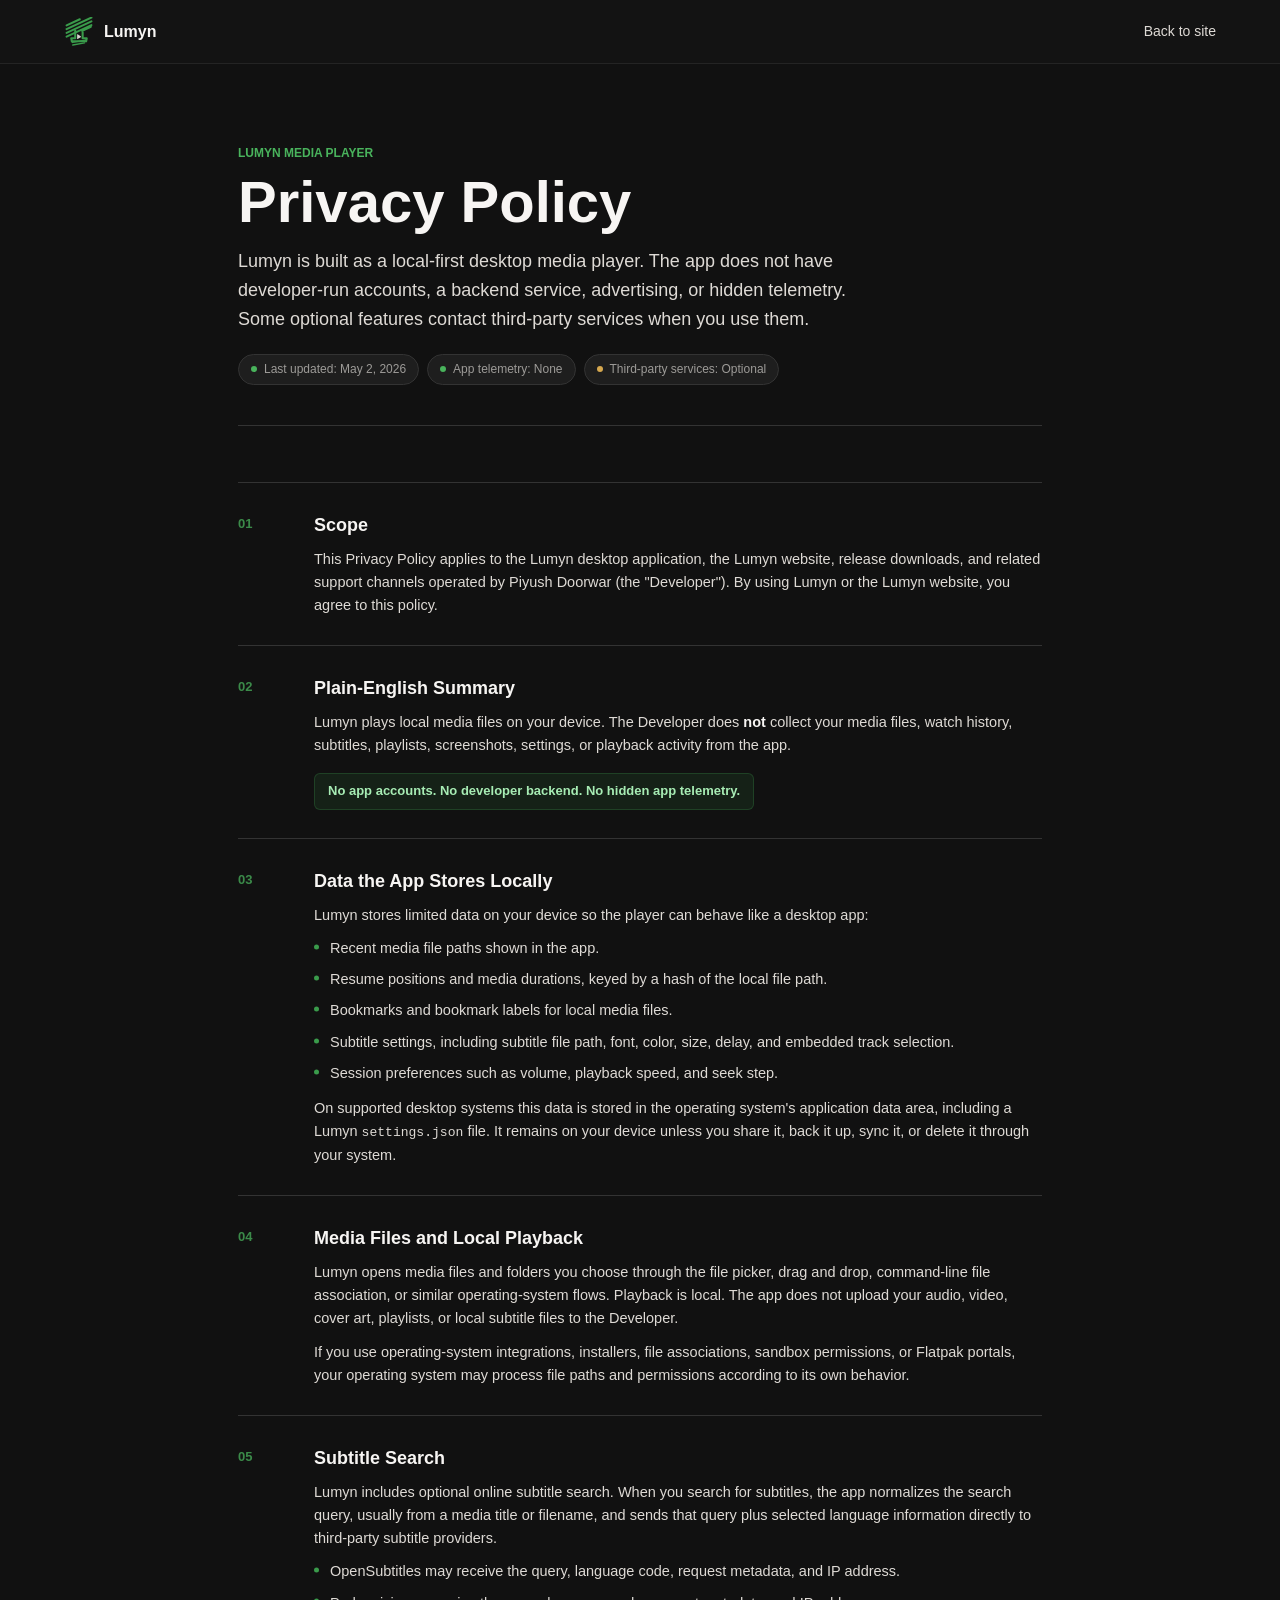
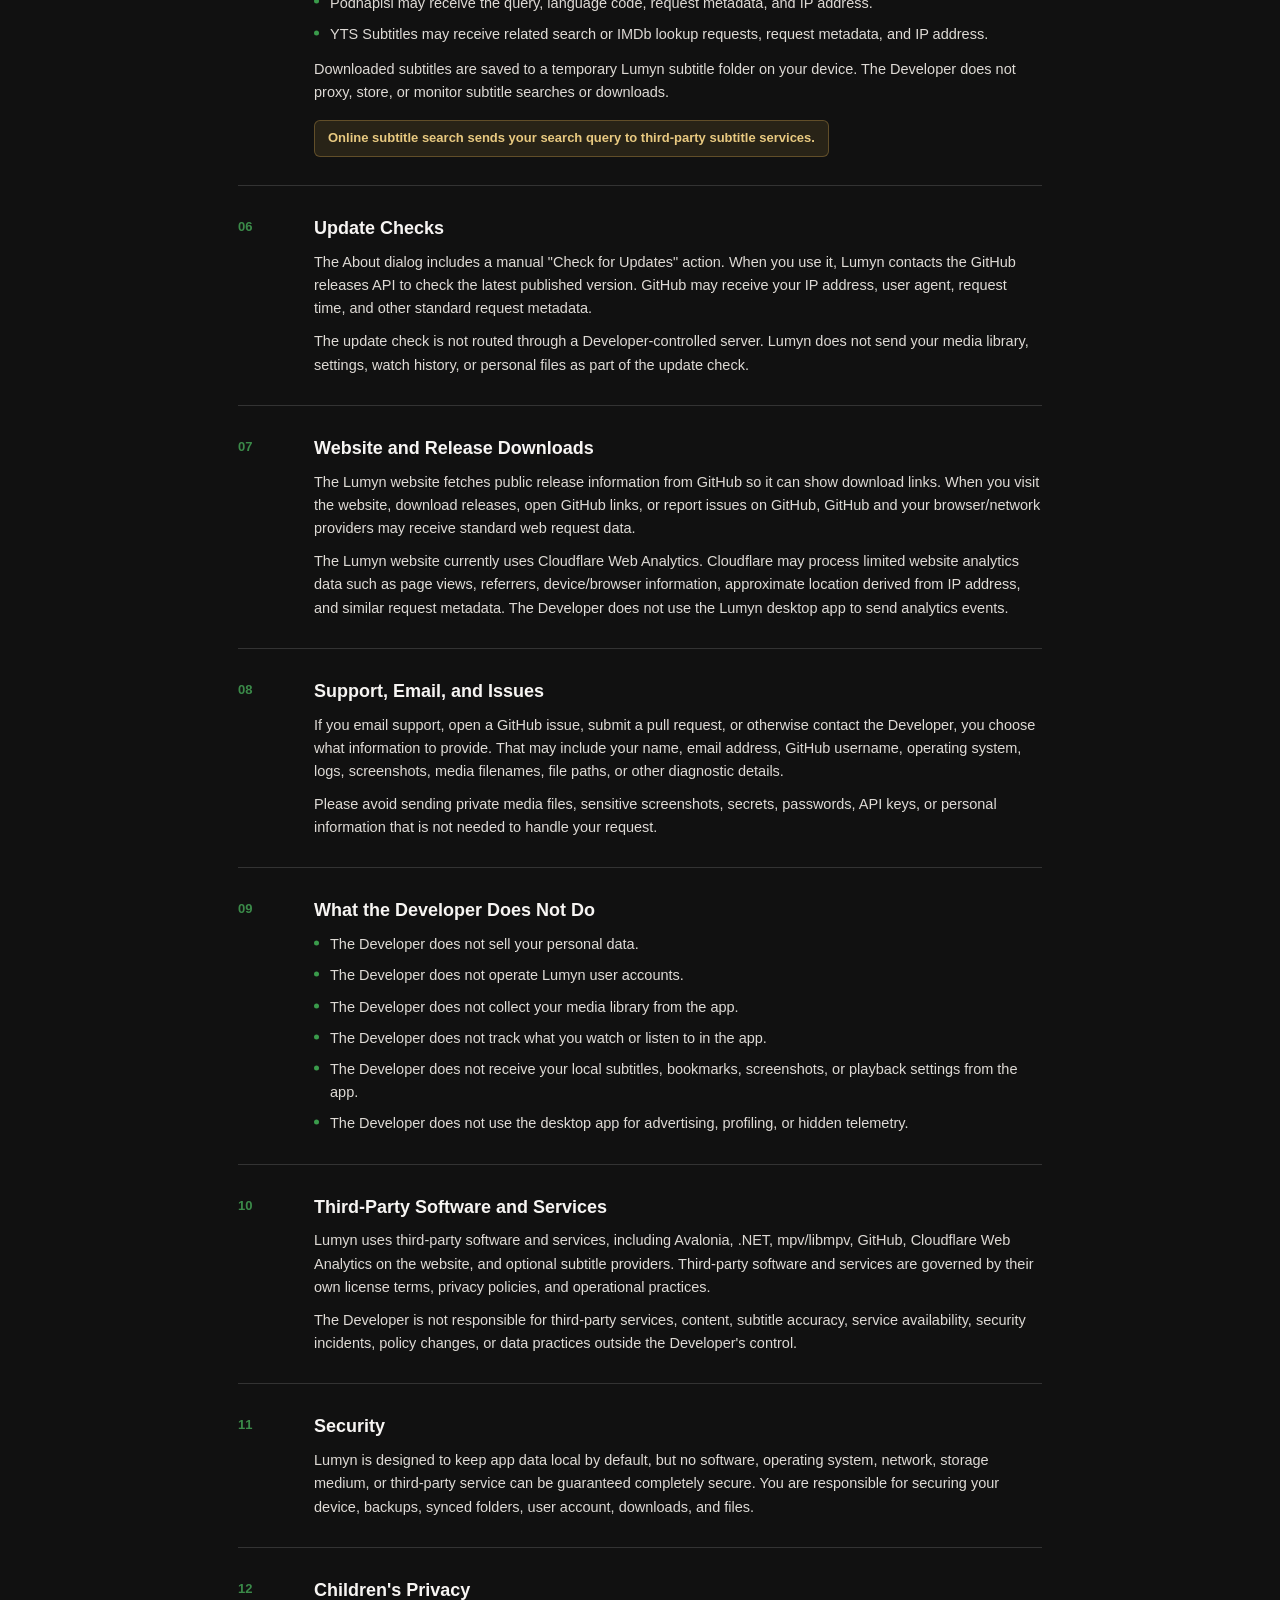
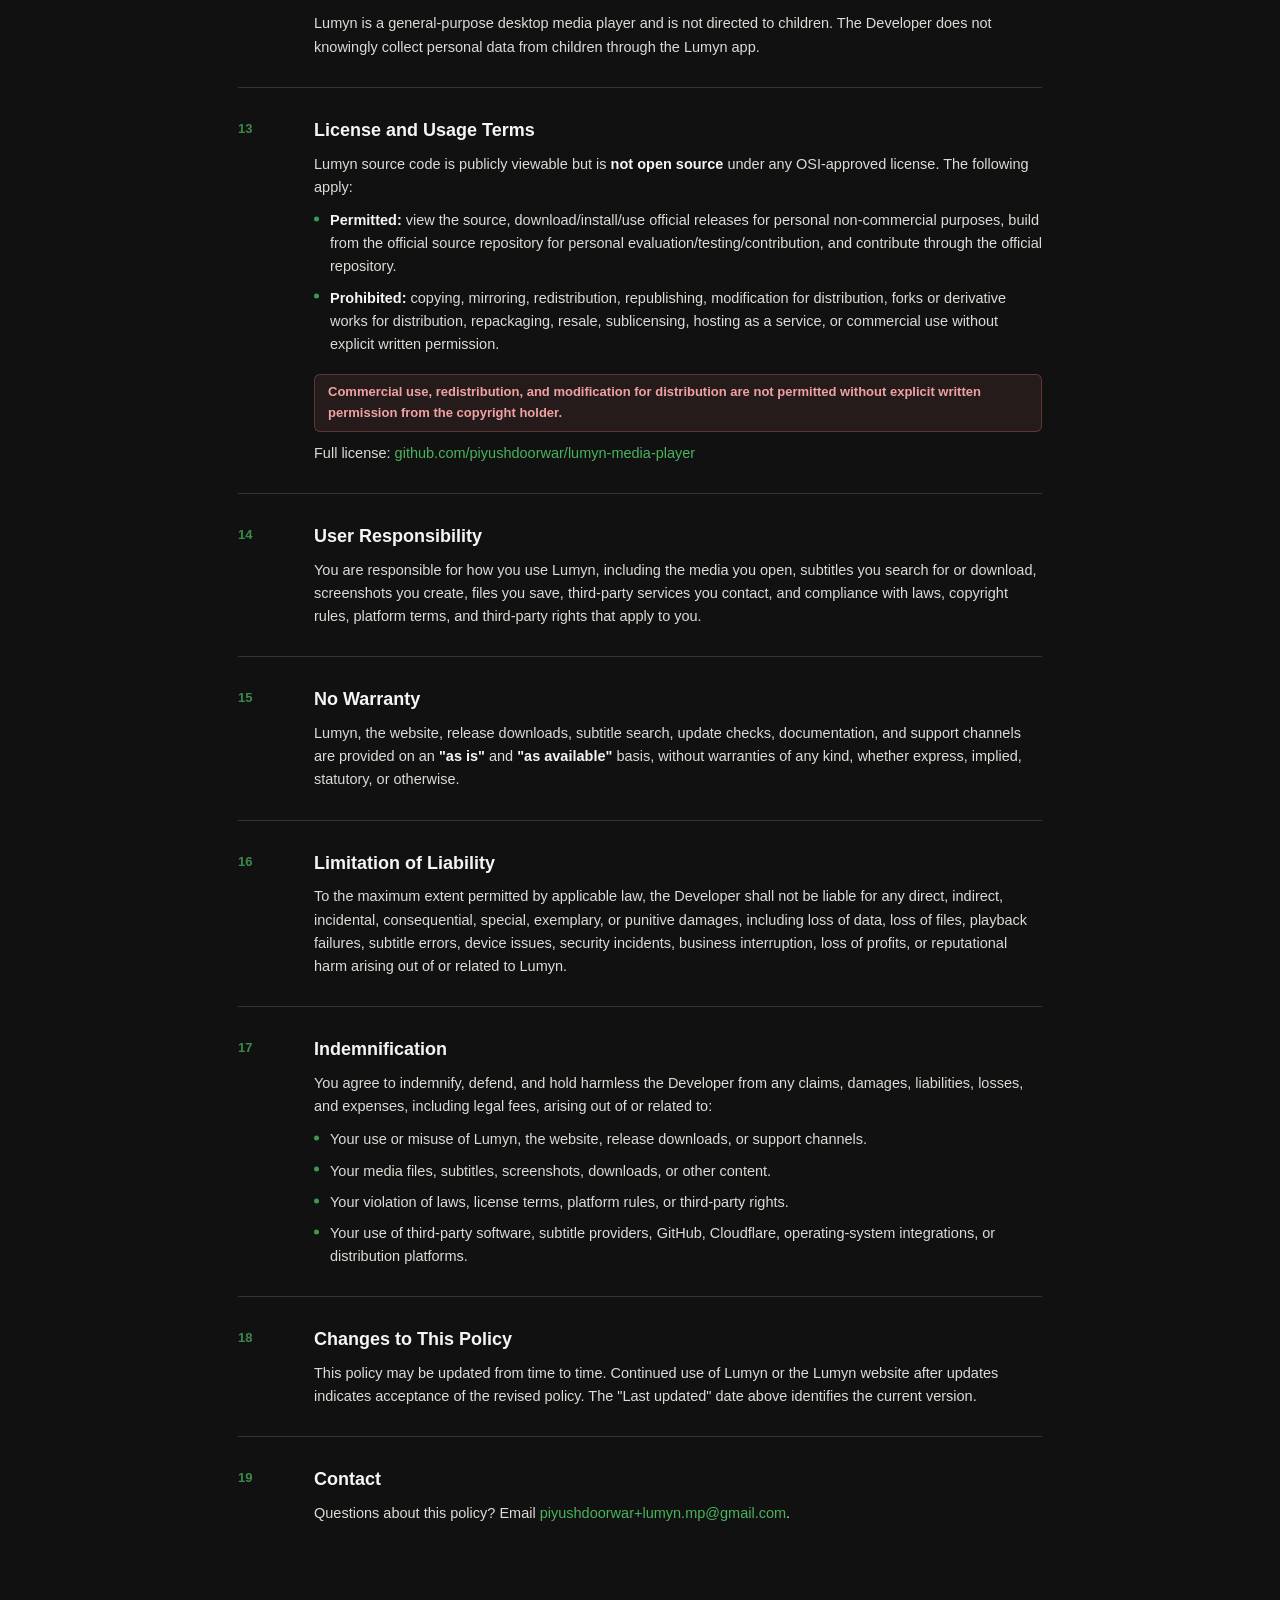
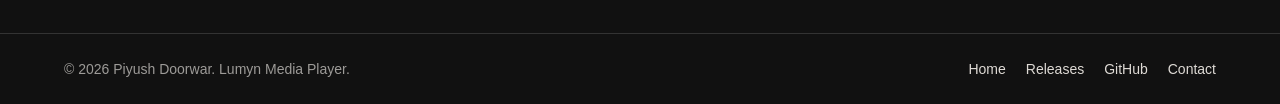
==== site/policy/index.html @ 121d4a25 "init transmux" ====
<!doctype html>
<html lang="en">
  <head>
    <meta charset="utf-8" />
    <meta name="viewport" content="width=device-width, initial-scale=1" />
    <meta
      name="description"
      content="Lumyn privacy policy - local-first desktop media player, no app telemetry, clear third-party disclosures."
    />
    <title>Privacy Policy - Lumyn Media Player</title>
    <link rel="icon" href="../assets/lumyn.svg" type="image/svg+xml" />
    <style>
      :root {
        color-scheme: dark;
        --bg: #111111;
        --panel: #161616;
        --panel-2: #1e1e1e;
        --line: #333333;
        --muted: #9d9b98;
        --text: #f7f5f3;
        --soft: #dedad5;
        --green: #3a9b4b;
        --green-bright: #49b35c;
        --green-glow: rgba(58, 155, 75, 0.12);
        --warn: #d6a84f;
        --warn-glow: rgba(214, 168, 79, 0.12);
        --restrict: #e27b7b;
        --restrict-glow: rgba(226, 123, 123, 0.1);
      }

      * { box-sizing: border-box; }
      html { scroll-behavior: smooth; }

      body {
        margin: 0;
        min-width: 320px;
        background: var(--bg);
        color: var(--text);
        font-family: Cantarell, Ubuntu, Inter, "Segoe UI", sans-serif;
        line-height: 1.6;
      }

      a {
        color: var(--green-bright);
        text-decoration: none;
      }

      a:hover { color: var(--text); }
      h1, h2, h3, p { margin-top: 0; }

      .topbar {
        position: sticky;
        top: 0;
        z-index: 10;
        display: flex;
        align-items: center;
        justify-content: space-between;
        gap: 24px;
        min-height: 64px;
        padding: 0 clamp(18px, 5vw, 64px);
        background: rgba(20, 20, 20, 0.92);
        border-bottom: 1px solid rgba(255, 255, 255, 0.07);
        backdrop-filter: blur(16px);
      }

      .brand {
        display: inline-flex;
        align-items: center;
        gap: 10px;
        color: var(--text);
        font-weight: 800;
      }

      .brand img {
        width: 30px;
        height: 30px;
      }

      .topbar-link {
        color: var(--soft);
        font-size: 14px;
      }

      .topbar-link:hover { color: var(--text); }

      .page-inner {
        max-width: 900px;
        margin: 0 auto;
        padding: clamp(40px, 7vw, 80px) clamp(18px, 5vw, 48px) 80px;
      }

      .page-hero {
        margin-bottom: clamp(32px, 5vw, 56px);
        padding-bottom: clamp(24px, 4vw, 40px);
        border-bottom: 1px solid var(--line);
      }

      .eyebrow {
        margin: 0 0 10px;
        color: var(--green-bright);
        font-size: 12px;
        font-weight: 800;
        letter-spacing: 0;
        text-transform: uppercase;
      }

      .page-title {
        margin-bottom: 16px;
        font-size: clamp(34px, 6vw, 58px);
        line-height: 1;
      }

      .page-lede {
        max-width: 640px;
        margin-bottom: 20px;
        color: var(--soft);
        font-size: clamp(15px, 2vw, 18px);
      }

      .meta-row {
        display: flex;
        flex-wrap: wrap;
        gap: 8px;
      }

      .meta-pill {
        display: inline-flex;
        align-items: center;
        gap: 7px;
        padding: 5px 12px;
        border: 1px solid var(--line);
        border-radius: 999px;
        background: var(--panel-2);
        color: var(--muted);
        font-size: 12px;
      }

      .dot {
        width: 6px;
        height: 6px;
        border-radius: 50%;
        background: var(--green-bright);
        flex: 0 0 auto;
      }

      .dot.warn { background: var(--warn); }

      .policy-section {
        display: grid;
        grid-template-columns: 52px 1fr;
        gap: clamp(14px, 3vw, 24px);
        padding: clamp(18px, 3vw, 28px) 0;
        border-top: 1px solid var(--line);
      }

      .section-num {
        padding-top: 3px;
        color: var(--green-bright);
        font-size: 13px;
        font-weight: 800;
        opacity: 0.75;
      }

      .section-body h2 {
        margin-bottom: 8px;
        font-size: clamp(15px, 2vw, 18px);
        font-weight: 800;
      }

      .section-body p {
        margin-bottom: 10px;
        color: var(--soft);
        font-size: 14.5px;
      }

      .section-body p:last-child,
      .section-body ul:last-child { margin-bottom: 0; }

      .section-body ul {
        display: grid;
        gap: 8px;
        margin: 8px 0 12px;
        padding: 0;
        list-style: none;
      }

      .section-body li {
        position: relative;
        padding-left: 16px;
        color: var(--soft);
        font-size: 14.5px;
      }

      .section-body li::before {
        content: "";
        position: absolute;
        left: 0;
        top: 0.68em;
        width: 5px;
        height: 5px;
        border-radius: 50%;
        background: var(--green);
        transform: translateY(-50%);
      }

      .section-body strong { color: var(--text); }

      code {
        color: var(--soft);
        font-family: "Ubuntu Mono", "Cascadia Code", monospace;
        font-size: 0.9em;
      }

      .callout {
        display: inline-flex;
        align-items: center;
        gap: 8px;
        margin-top: 6px;
        padding: 7px 13px;
        border: 1px solid rgba(58, 155, 75, 0.26);
        border-radius: 6px;
        background: var(--green-glow);
        color: #a7ecb4;
        font-size: 13px;
        font-weight: 700;
      }

      .callout.warn {
        border-color: rgba(214, 168, 79, 0.32);
        background: var(--warn-glow);
        color: #e8c980;
      }

      .callout.restrict {
        border-color: rgba(226, 123, 123, 0.3);
        background: var(--restrict-glow);
        color: #f0a2a2;
      }

      footer {
        display: flex;
        align-items: center;
        justify-content: space-between;
        flex-wrap: wrap;
        gap: 16px;
        padding: 24px clamp(18px, 5vw, 64px);
        border-top: 1px solid var(--line);
        color: var(--muted);
        font-size: 14px;
      }

      .footer-links {
        display: flex;
        align-items: center;
        gap: 20px;
      }

      footer a,
      .footer-links a { color: var(--soft); }

      footer a:hover,
      .footer-links a:hover { color: var(--text); }

      @media (max-width: 640px) {
        .topbar {
          align-items: flex-start;
          flex-direction: column;
          justify-content: center;
          gap: 4px;
          padding-top: 12px;
          padding-bottom: 12px;
        }

        .policy-section {
          grid-template-columns: 1fr;
          gap: 6px;
        }

        .section-num {
          padding-top: 0;
          font-size: 11px;
        }
      }
    </style>
  </head>
  <body>
    <header class="topbar">
      <a class="brand" href="../">
        <img src="../assets/lumyn.svg" alt="" />
        <span>Lumyn</span>
      </a>
      <a class="topbar-link" href="../">Back to site</a>
    </header>

    <main>
      <div class="page-inner">
        <div class="page-hero">
          <p class="eyebrow">Lumyn Media Player</p>
          <h1 class="page-title">Privacy Policy</h1>
          <p class="page-lede">
            Lumyn is built as a local-first desktop media player. The app does not have developer-run accounts, a backend service, advertising, or hidden telemetry. Some optional features contact third-party services when you use them.
          </p>
          <div class="meta-row">
            <span class="meta-pill"><span class="dot"></span>Last updated: May 2, 2026</span>
            <span class="meta-pill"><span class="dot"></span>App telemetry: None</span>
            <span class="meta-pill"><span class="dot warn"></span>Third-party services: Optional</span>
          </div>
        </div>

        <div>
          <div class="policy-section">
            <p class="section-num">01</p>
            <div class="section-body">
              <h2>Scope</h2>
              <p>This Privacy Policy applies to the Lumyn desktop application, the Lumyn website, release downloads, and related support channels operated by Piyush Doorwar (the "Developer"). By using Lumyn or the Lumyn website, you agree to this policy.</p>
            </div>
          </div>

          <div class="policy-section">
            <p class="section-num">02</p>
            <div class="section-body">
              <h2>Plain-English Summary</h2>
              <p>Lumyn plays local media files on your device. The Developer does <strong>not</strong> collect your media files, watch history, subtitles, playlists, screenshots, settings, or playback activity from the app.</p>
              <span class="callout">No app accounts. No developer backend. No hidden app telemetry.</span>
            </div>
          </div>

          <div class="policy-section">
            <p class="section-num">03</p>
            <div class="section-body">
              <h2>Data the App Stores Locally</h2>
              <p>Lumyn stores limited data on your device so the player can behave like a desktop app:</p>
              <ul>
                <li>Recent media file paths shown in the app.</li>
                <li>Resume positions and media durations, keyed by a hash of the local file path.</li>
                <li>Bookmarks and bookmark labels for local media files.</li>
                <li>Subtitle settings, including subtitle file path, font, color, size, delay, and embedded track selection.</li>
                <li>Session preferences such as volume, playback speed, and seek step.</li>
              </ul>
              <p>On supported desktop systems this data is stored in the operating system's application data area, including a Lumyn <code>settings.json</code> file. It remains on your device unless you share it, back it up, sync it, or delete it through your system.</p>
            </div>
          </div>

          <div class="policy-section">
            <p class="section-num">04</p>
            <div class="section-body">
              <h2>Media Files and Local Playback</h2>
              <p>Lumyn opens media files and folders you choose through the file picker, drag and drop, command-line file association, or similar operating-system flows. Playback is local. The app does not upload your audio, video, cover art, playlists, or local subtitle files to the Developer.</p>
              <p>If you use operating-system integrations, installers, file associations, sandbox permissions, or Flatpak portals, your operating system may process file paths and permissions according to its own behavior.</p>
            </div>
          </div>

          <div class="policy-section">
            <p class="section-num">05</p>
            <div class="section-body">
              <h2>Subtitle Search</h2>
              <p>Lumyn includes optional online subtitle search. When you search for subtitles, the app normalizes the search query, usually from a media title or filename, and sends that query plus selected language information directly to third-party subtitle providers.</p>
              <ul>
                <li>OpenSubtitles may receive the query, language code, request metadata, and IP address.</li>
                <li>Podnapisi may receive the query, language code, request metadata, and IP address.</li>
                <li>YTS Subtitles may receive related search or IMDb lookup requests, request metadata, and IP address.</li>
              </ul>
              <p>Downloaded subtitles are saved to a temporary Lumyn subtitle folder on your device. The Developer does not proxy, store, or monitor subtitle searches or downloads.</p>
              <span class="callout warn">Online subtitle search sends your search query to third-party subtitle services.</span>
            </div>
          </div>

          <div class="policy-section">
            <p class="section-num">06</p>
            <div class="section-body">
              <h2>Update Checks</h2>
              <p>The About dialog includes a manual "Check for Updates" action. When you use it, Lumyn contacts the GitHub releases API to check the latest published version. GitHub may receive your IP address, user agent, request time, and other standard request metadata.</p>
              <p>The update check is not routed through a Developer-controlled server. Lumyn does not send your media library, settings, watch history, or personal files as part of the update check.</p>
            </div>
          </div>

          <div class="policy-section">
            <p class="section-num">07</p>
            <div class="section-body">
              <h2>Website and Release Downloads</h2>
              <p>The Lumyn website fetches public release information from GitHub so it can show download links. When you visit the website, download releases, open GitHub links, or report issues on GitHub, GitHub and your browser/network providers may receive standard web request data.</p>
              <p>The Lumyn website currently uses Cloudflare Web Analytics. Cloudflare may process limited website analytics data such as page views, referrers, device/browser information, approximate location derived from IP address, and similar request metadata. The Developer does not use the Lumyn desktop app to send analytics events.</p>
            </div>
          </div>

          <div class="policy-section">
            <p class="section-num">08</p>
            <div class="section-body">
              <h2>Support, Email, and Issues</h2>
              <p>If you email support, open a GitHub issue, submit a pull request, or otherwise contact the Developer, you choose what information to provide. That may include your name, email address, GitHub username, operating system, logs, screenshots, media filenames, file paths, or other diagnostic details.</p>
              <p>Please avoid sending private media files, sensitive screenshots, secrets, passwords, API keys, or personal information that is not needed to handle your request.</p>
            </div>
          </div>

          <div class="policy-section">
            <p class="section-num">09</p>
            <div class="section-body">
              <h2>What the Developer Does Not Do</h2>
              <ul>
                <li>The Developer does not sell your personal data.</li>
                <li>The Developer does not operate Lumyn user accounts.</li>
                <li>The Developer does not collect your media library from the app.</li>
                <li>The Developer does not track what you watch or listen to in the app.</li>
                <li>The Developer does not receive your local subtitles, bookmarks, screenshots, or playback settings from the app.</li>
                <li>The Developer does not use the desktop app for advertising, profiling, or hidden telemetry.</li>
              </ul>
            </div>
          </div>

          <div class="policy-section">
            <p class="section-num">10</p>
            <div class="section-body">
              <h2>Third-Party Software and Services</h2>
              <p>Lumyn uses third-party software and services, including Avalonia, .NET, mpv/libmpv, GitHub, Cloudflare Web Analytics on the website, and optional subtitle providers. Third-party software and services are governed by their own license terms, privacy policies, and operational practices.</p>
              <p>The Developer is not responsible for third-party services, content, subtitle accuracy, service availability, security incidents, policy changes, or data practices outside the Developer's control.</p>
            </div>
          </div>

          <div class="policy-section">
            <p class="section-num">11</p>
            <div class="section-body">
              <h2>Security</h2>
              <p>Lumyn is designed to keep app data local by default, but no software, operating system, network, storage medium, or third-party service can be guaranteed completely secure. You are responsible for securing your device, backups, synced folders, user account, downloads, and files.</p>
            </div>
          </div>

          <div class="policy-section">
            <p class="section-num">12</p>
            <div class="section-body">
              <h2>Children's Privacy</h2>
              <p>Lumyn is a general-purpose desktop media player and is not directed to children. The Developer does not knowingly collect personal data from children through the Lumyn app.</p>
            </div>
          </div>

          <div class="policy-section">
            <p class="section-num">13</p>
            <div class="section-body">
              <h2>License and Usage Terms</h2>
              <p>Lumyn source code is publicly viewable but is <strong>not open source</strong> under any OSI-approved license. The following apply:</p>
              <ul>
                <li><strong>Permitted:</strong> view the source, download/install/use official releases for personal non-commercial purposes, build from the official source repository for personal evaluation/testing/contribution, and contribute through the official repository.</li>
                <li><strong>Prohibited:</strong> copying, mirroring, redistribution, republishing, modification for distribution, forks or derivative works for distribution, repackaging, resale, sublicensing, hosting as a service, or commercial use without explicit written permission.</li>
              </ul>
              <span class="callout restrict">Commercial use, redistribution, and modification for distribution are not permitted without explicit written permission from the copyright holder.</span>
              <p style="margin-top: 10px;">Full license: <a href="https://github.com/piyushdoorwar/lumyn-media-player/blob/main/LICENSE" target="_blank" rel="noopener noreferrer">github.com/piyushdoorwar/lumyn-media-player</a></p>
            </div>
          </div>

          <div class="policy-section">
            <p class="section-num">14</p>
            <div class="section-body">
              <h2>User Responsibility</h2>
              <p>You are responsible for how you use Lumyn, including the media you open, subtitles you search for or download, screenshots you create, files you save, third-party services you contact, and compliance with laws, copyright rules, platform terms, and third-party rights that apply to you.</p>
            </div>
          </div>

          <div class="policy-section">
            <p class="section-num">15</p>
            <div class="section-body">
              <h2>No Warranty</h2>
              <p>Lumyn, the website, release downloads, subtitle search, update checks, documentation, and support channels are provided on an <strong>"as is"</strong> and <strong>"as available"</strong> basis, without warranties of any kind, whether express, implied, statutory, or otherwise.</p>
            </div>
          </div>

          <div class="policy-section">
            <p class="section-num">16</p>
            <div class="section-body">
              <h2>Limitation of Liability</h2>
              <p>To the maximum extent permitted by applicable law, the Developer shall not be liable for any direct, indirect, incidental, consequential, special, exemplary, or punitive damages, including loss of data, loss of files, playback failures, subtitle errors, device issues, security incidents, business interruption, loss of profits, or reputational harm arising out of or related to Lumyn.</p>
            </div>
          </div>

          <div class="policy-section">
            <p class="section-num">17</p>
            <div class="section-body">
              <h2>Indemnification</h2>
              <p>You agree to indemnify, defend, and hold harmless the Developer from any claims, damages, liabilities, losses, and expenses, including legal fees, arising out of or related to:</p>
              <ul>
                <li>Your use or misuse of Lumyn, the website, release downloads, or support channels.</li>
                <li>Your media files, subtitles, screenshots, downloads, or other content.</li>
                <li>Your violation of laws, license terms, platform rules, or third-party rights.</li>
                <li>Your use of third-party software, subtitle providers, GitHub, Cloudflare, operating-system integrations, or distribution platforms.</li>
              </ul>
            </div>
          </div>

          <div class="policy-section">
            <p class="section-num">18</p>
            <div class="section-body">
              <h2>Changes to This Policy</h2>
              <p>This policy may be updated from time to time. Continued use of Lumyn or the Lumyn website after updates indicates acceptance of the revised policy. The "Last updated" date above identifies the current version.</p>
            </div>
          </div>

          <div class="policy-section">
            <p class="section-num">19</p>
            <div class="section-body">
              <h2>Contact</h2>
              <p>Questions about this policy? Email <a href="mailto:piyushdoorwar+lumyn.mp@gmail.com">piyushdoorwar+lumyn.mp@gmail.com</a>.</p>
            </div>
          </div>
        </div>
      </div>
    </main>

    <footer>
      <span>&copy; <span id="yr"></span> Piyush Doorwar. Lumyn Media Player.</span>
      <div class="footer-links">
        <a href="../">Home</a>
        <a href="../releases/">Releases</a>
        <a href="https://github.com/piyushdoorwar/lumyn-media-player" rel="noreferrer">GitHub</a>
        <a href="mailto:piyushdoorwar+lumyn.mp@gmail.com">Contact</a>
      </div>
    </footer>

    <script>
      document.getElementById("yr").textContent = new Date().getFullYear();
    </script>
  </body>
</html>
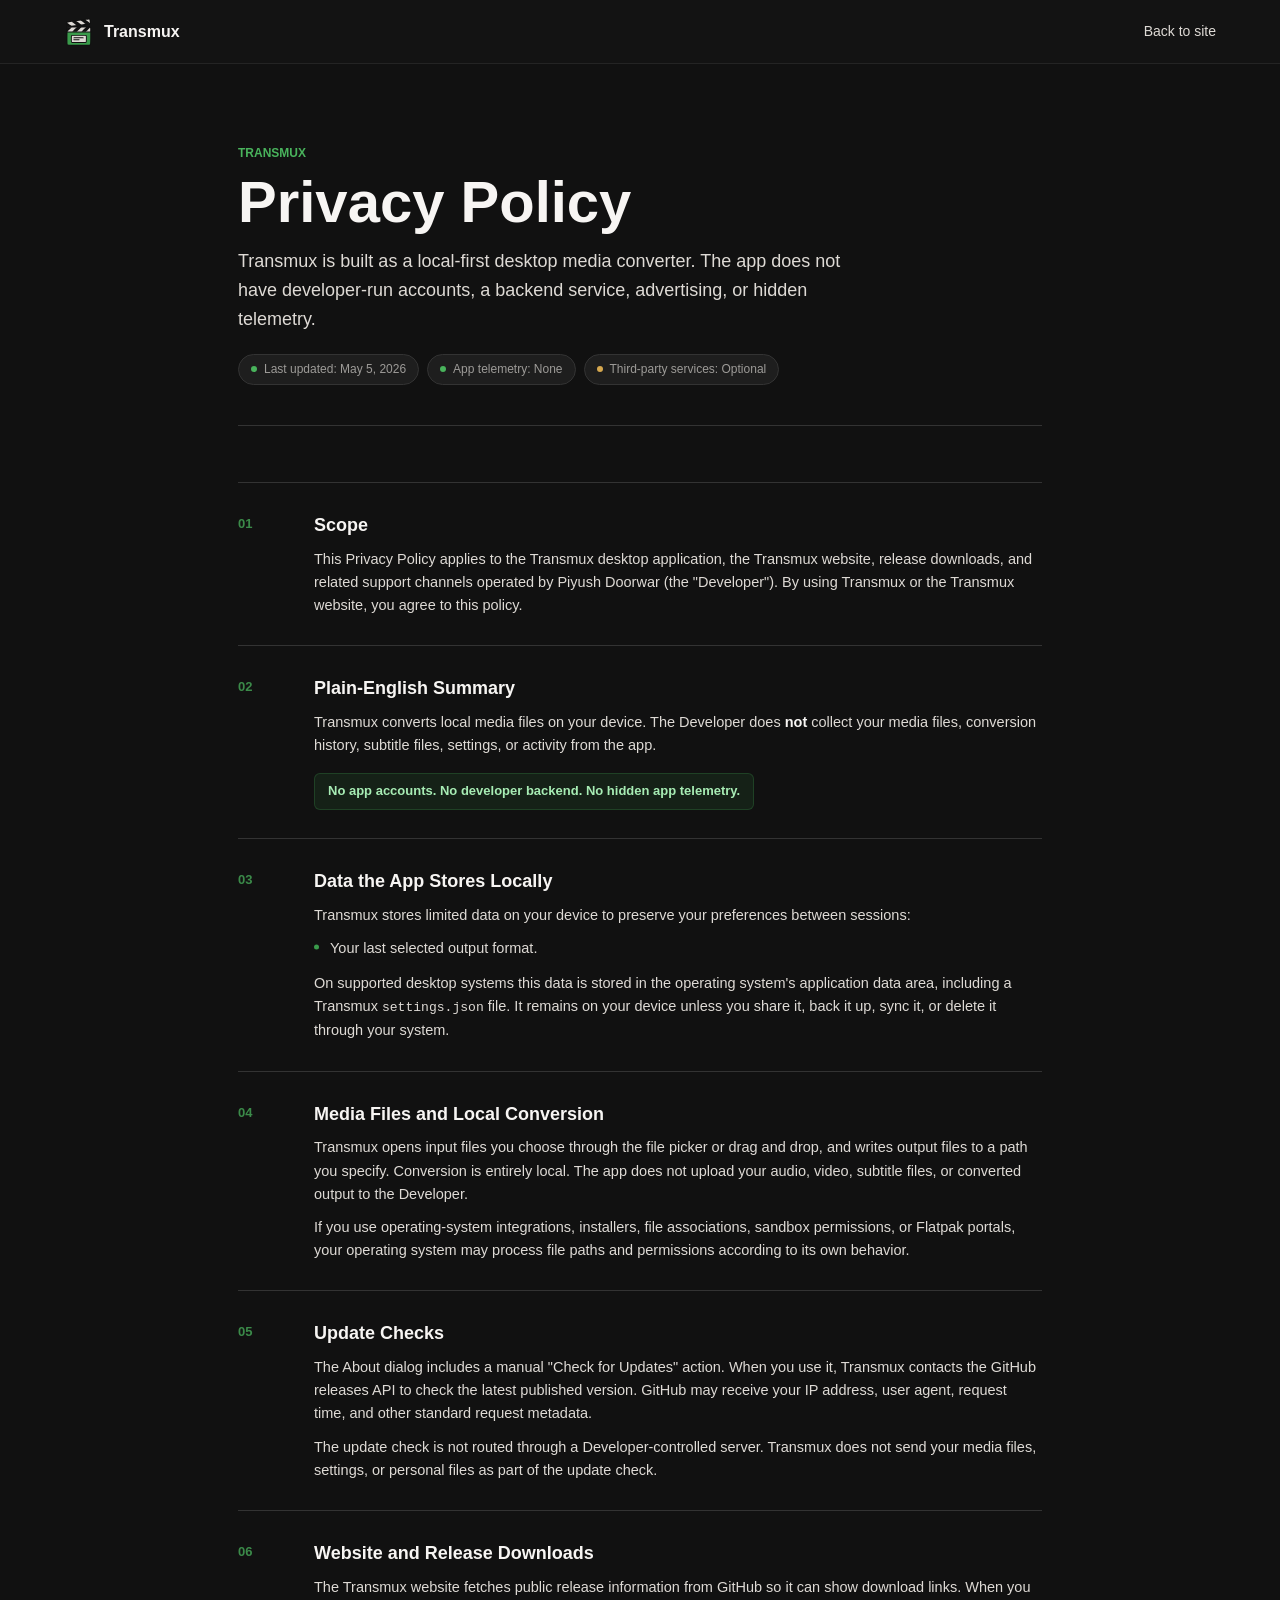
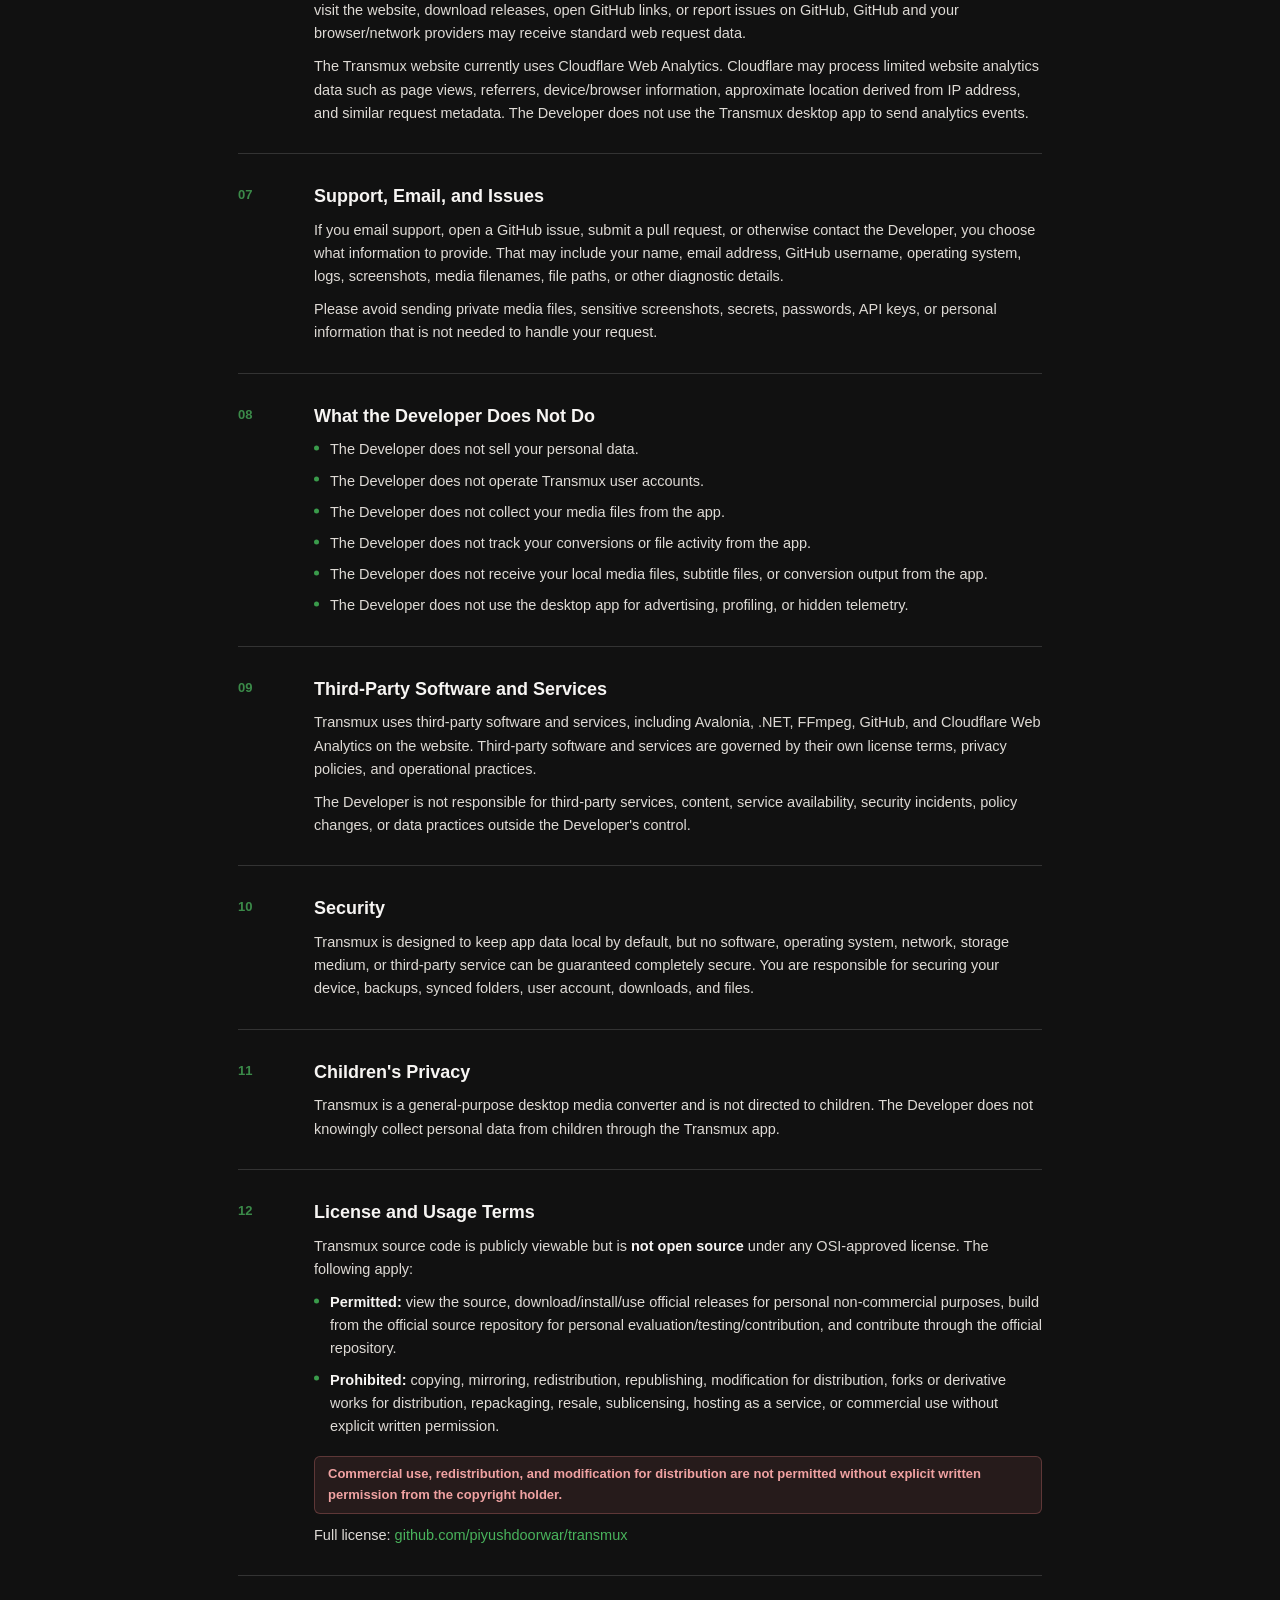
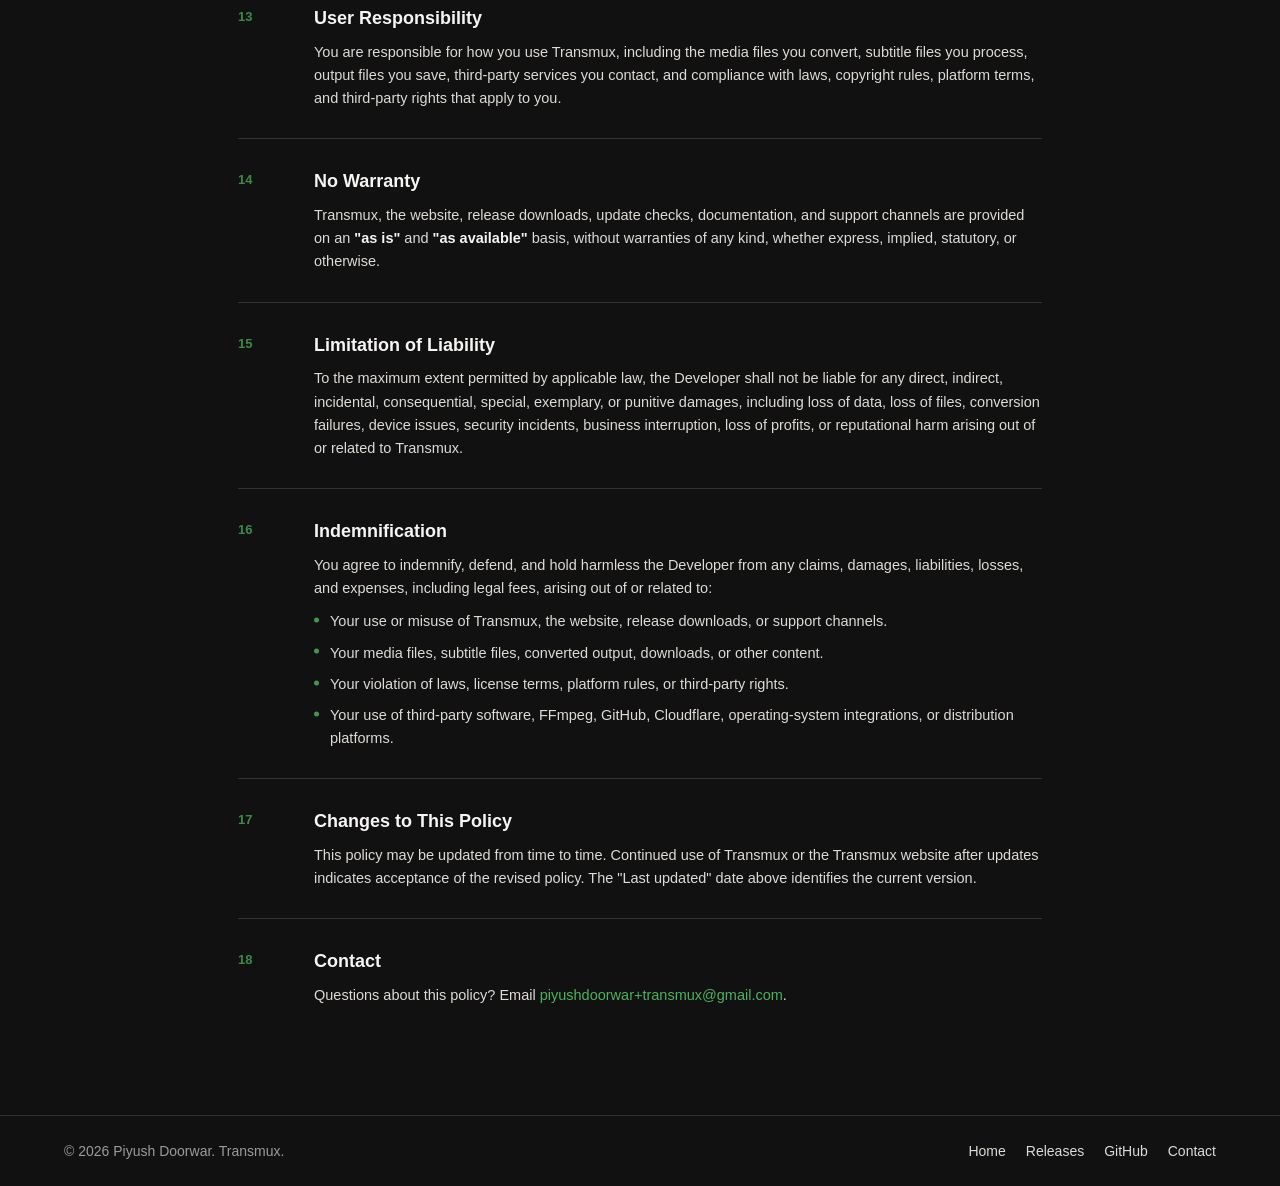
==== commit 2d27047a: "update site and github action" ====
--- a/site/policy/index.html
+++ b/site/policy/index.html
@@ -5,10 +5,10 @@
     <meta name="viewport" content="width=device-width, initial-scale=1" />
     <meta
       name="description"
-      content="Lumyn privacy policy - local-first desktop media player, no app telemetry, clear third-party disclosures."
+      content="Transmux privacy policy - local-first desktop media converter, no app telemetry, clear third-party disclosures."
     />
-    <title>Privacy Policy - Lumyn Media Player</title>
-    <link rel="icon" href="../assets/lumyn.svg" type="image/svg+xml" />
+    <title>Privacy Policy - Transmux</title>
+    <link rel="icon" href="../assets/transmux.svg" type="image/svg+xml" />
     <style>
       :root {
         color-scheme: dark;
@@ -286,8 +286,8 @@
   <body>
     <header class="topbar">
       <a class="brand" href="../">
-        <img src="../assets/lumyn.svg" alt="" />
-        <span>Lumyn</span>
+        <img src="../assets/transmux.svg" alt="" />
+        <span>Transmux</span>
       </a>
       <a class="topbar-link" href="../">Back to site</a>
     </header>
@@ -295,13 +295,13 @@
     <main>
       <div class="page-inner">
         <div class="page-hero">
-          <p class="eyebrow">Lumyn Media Player</p>
+          <p class="eyebrow">Transmux</p>
           <h1 class="page-title">Privacy Policy</h1>
           <p class="page-lede">
-            Lumyn is built as a local-first desktop media player. The app does not have developer-run accounts, a backend service, advertising, or hidden telemetry. Some optional features contact third-party services when you use them.
+            Transmux is built as a local-first desktop media converter. The app does not have developer-run accounts, a backend service, advertising, or hidden telemetry.
           </p>
           <div class="meta-row">
-            <span class="meta-pill"><span class="dot"></span>Last updated: May 2, 2026</span>
+            <span class="meta-pill"><span class="dot"></span>Last updated: May 5, 2026</span>
             <span class="meta-pill"><span class="dot"></span>App telemetry: None</span>
             <span class="meta-pill"><span class="dot warn"></span>Third-party services: Optional</span>
           </div>
@@ -312,7 +312,7 @@
             <p class="section-num">01</p>
             <div class="section-body">
               <h2>Scope</h2>
-              <p>This Privacy Policy applies to the Lumyn desktop application, the Lumyn website, release downloads, and related support channels operated by Piyush Doorwar (the "Developer"). By using Lumyn or the Lumyn website, you agree to this policy.</p>
+              <p>This Privacy Policy applies to the Transmux desktop application, the Transmux website, release downloads, and related support channels operated by Piyush Doorwar (the "Developer"). By using Transmux or the Transmux website, you agree to this policy.</p>
             </div>
           </div>
 
@@ -320,7 +320,7 @@
             <p class="section-num">02</p>
             <div class="section-body">
               <h2>Plain-English Summary</h2>
-              <p>Lumyn plays local media files on your device. The Developer does <strong>not</strong> collect your media files, watch history, subtitles, playlists, screenshots, settings, or playback activity from the app.</p>
+              <p>Transmux converts local media files on your device. The Developer does <strong>not</strong> collect your media files, conversion history, subtitle files, settings, or activity from the app.</p>
               <span class="callout">No app accounts. No developer backend. No hidden app telemetry.</span>
             </div>
           </div>
@@ -329,23 +329,19 @@
             <p class="section-num">03</p>
             <div class="section-body">
               <h2>Data the App Stores Locally</h2>
-              <p>Lumyn stores limited data on your device so the player can behave like a desktop app:</p>
+              <p>Transmux stores limited data on your device to preserve your preferences between sessions:</p>
               <ul>
-                <li>Recent media file paths shown in the app.</li>
-                <li>Resume positions and media durations, keyed by a hash of the local file path.</li>
-                <li>Bookmarks and bookmark labels for local media files.</li>
-                <li>Subtitle settings, including subtitle file path, font, color, size, delay, and embedded track selection.</li>
-                <li>Session preferences such as volume, playback speed, and seek step.</li>
+                <li>Your last selected output format.</li>
               </ul>
-              <p>On supported desktop systems this data is stored in the operating system's application data area, including a Lumyn <code>settings.json</code> file. It remains on your device unless you share it, back it up, sync it, or delete it through your system.</p>
+              <p>On supported desktop systems this data is stored in the operating system's application data area, including a Transmux <code>settings.json</code> file. It remains on your device unless you share it, back it up, sync it, or delete it through your system.</p>
             </div>
           </div>
 
           <div class="policy-section">
             <p class="section-num">04</p>
             <div class="section-body">
-              <h2>Media Files and Local Playback</h2>
-              <p>Lumyn opens media files and folders you choose through the file picker, drag and drop, command-line file association, or similar operating-system flows. Playback is local. The app does not upload your audio, video, cover art, playlists, or local subtitle files to the Developer.</p>
+              <h2>Media Files and Local Conversion</h2>
+              <p>Transmux opens input files you choose through the file picker or drag and drop, and writes output files to a path you specify. Conversion is entirely local. The app does not upload your audio, video, subtitle files, or converted output to the Developer.</p>
               <p>If you use operating-system integrations, installers, file associations, sandbox permissions, or Flatpak portals, your operating system may process file paths and permissions according to its own behavior.</p>
             </div>
           </div>
@@ -353,38 +349,23 @@
           <div class="policy-section">
             <p class="section-num">05</p>
             <div class="section-body">
-              <h2>Subtitle Search</h2>
-              <p>Lumyn includes optional online subtitle search. When you search for subtitles, the app normalizes the search query, usually from a media title or filename, and sends that query plus selected language information directly to third-party subtitle providers.</p>
-              <ul>
-                <li>OpenSubtitles may receive the query, language code, request metadata, and IP address.</li>
-                <li>Podnapisi may receive the query, language code, request metadata, and IP address.</li>
-                <li>YTS Subtitles may receive related search or IMDb lookup requests, request metadata, and IP address.</li>
-              </ul>
-              <p>Downloaded subtitles are saved to a temporary Lumyn subtitle folder on your device. The Developer does not proxy, store, or monitor subtitle searches or downloads.</p>
-              <span class="callout warn">Online subtitle search sends your search query to third-party subtitle services.</span>
+              <h2>Update Checks</h2>
+              <p>The About dialog includes a manual "Check for Updates" action. When you use it, Transmux contacts the GitHub releases API to check the latest published version. GitHub may receive your IP address, user agent, request time, and other standard request metadata.</p>
+              <p>The update check is not routed through a Developer-controlled server. Transmux does not send your media files, settings, or personal files as part of the update check.</p>
             </div>
           </div>
 
           <div class="policy-section">
             <p class="section-num">06</p>
             <div class="section-body">
-              <h2>Update Checks</h2>
-              <p>The About dialog includes a manual "Check for Updates" action. When you use it, Lumyn contacts the GitHub releases API to check the latest published version. GitHub may receive your IP address, user agent, request time, and other standard request metadata.</p>
-              <p>The update check is not routed through a Developer-controlled server. Lumyn does not send your media library, settings, watch history, or personal files as part of the update check.</p>
+              <h2>Website and Release Downloads</h2>
+              <p>The Transmux website fetches public release information from GitHub so it can show download links. When you visit the website, download releases, open GitHub links, or report issues on GitHub, GitHub and your browser/network providers may receive standard web request data.</p>
+              <p>The Transmux website currently uses Cloudflare Web Analytics. Cloudflare may process limited website analytics data such as page views, referrers, device/browser information, approximate location derived from IP address, and similar request metadata. The Developer does not use the Transmux desktop app to send analytics events.</p>
             </div>
           </div>
 
           <div class="policy-section">
             <p class="section-num">07</p>
-            <div class="section-body">
-              <h2>Website and Release Downloads</h2>
-              <p>The Lumyn website fetches public release information from GitHub so it can show download links. When you visit the website, download releases, open GitHub links, or report issues on GitHub, GitHub and your browser/network providers may receive standard web request data.</p>
-              <p>The Lumyn website currently uses Cloudflare Web Analytics. Cloudflare may process limited website analytics data such as page views, referrers, device/browser information, approximate location derived from IP address, and similar request metadata. The Developer does not use the Lumyn desktop app to send analytics events.</p>
-            </div>
-          </div>
-
-          <div class="policy-section">
-            <p class="section-num">08</p>
             <div class="section-body">
               <h2>Support, Email, and Issues</h2>
               <p>If you email support, open a GitHub issue, submit a pull request, or otherwise contact the Developer, you choose what information to provide. That may include your name, email address, GitHub username, operating system, logs, screenshots, media filenames, file paths, or other diagnostic details.</p>
@@ -393,110 +374,110 @@
           </div>
 
           <div class="policy-section">
-            <p class="section-num">09</p>
+            <p class="section-num">08</p>
             <div class="section-body">
               <h2>What the Developer Does Not Do</h2>
               <ul>
                 <li>The Developer does not sell your personal data.</li>
-                <li>The Developer does not operate Lumyn user accounts.</li>
-                <li>The Developer does not collect your media library from the app.</li>
-                <li>The Developer does not track what you watch or listen to in the app.</li>
-                <li>The Developer does not receive your local subtitles, bookmarks, screenshots, or playback settings from the app.</li>
+                <li>The Developer does not operate Transmux user accounts.</li>
+                <li>The Developer does not collect your media files from the app.</li>
+                <li>The Developer does not track your conversions or file activity from the app.</li>
+                <li>The Developer does not receive your local media files, subtitle files, or conversion output from the app.</li>
                 <li>The Developer does not use the desktop app for advertising, profiling, or hidden telemetry.</li>
               </ul>
             </div>
           </div>
 
           <div class="policy-section">
+            <p class="section-num">09</p>
+            <div class="section-body">
+              <h2>Third-Party Software and Services</h2>
+              <p>Transmux uses third-party software and services, including Avalonia, .NET, FFmpeg, GitHub, and Cloudflare Web Analytics on the website. Third-party software and services are governed by their own license terms, privacy policies, and operational practices.</p>
+              <p>The Developer is not responsible for third-party services, content, service availability, security incidents, policy changes, or data practices outside the Developer's control.</p>
+            </div>
+          </div>
+
+          <div class="policy-section">
             <p class="section-num">10</p>
             <div class="section-body">
-              <h2>Third-Party Software and Services</h2>
-              <p>Lumyn uses third-party software and services, including Avalonia, .NET, mpv/libmpv, GitHub, Cloudflare Web Analytics on the website, and optional subtitle providers. Third-party software and services are governed by their own license terms, privacy policies, and operational practices.</p>
-              <p>The Developer is not responsible for third-party services, content, subtitle accuracy, service availability, security incidents, policy changes, or data practices outside the Developer's control.</p>
+              <h2>Security</h2>
+              <p>Transmux is designed to keep app data local by default, but no software, operating system, network, storage medium, or third-party service can be guaranteed completely secure. You are responsible for securing your device, backups, synced folders, user account, downloads, and files.</p>
             </div>
           </div>
 
           <div class="policy-section">
             <p class="section-num">11</p>
             <div class="section-body">
-              <h2>Security</h2>
-              <p>Lumyn is designed to keep app data local by default, but no software, operating system, network, storage medium, or third-party service can be guaranteed completely secure. You are responsible for securing your device, backups, synced folders, user account, downloads, and files.</p>
+              <h2>Children's Privacy</h2>
+              <p>Transmux is a general-purpose desktop media converter and is not directed to children. The Developer does not knowingly collect personal data from children through the Transmux app.</p>
             </div>
           </div>
 
           <div class="policy-section">
             <p class="section-num">12</p>
             <div class="section-body">
-              <h2>Children's Privacy</h2>
-              <p>Lumyn is a general-purpose desktop media player and is not directed to children. The Developer does not knowingly collect personal data from children through the Lumyn app.</p>
-            </div>
-          </div>
-
-          <div class="policy-section">
-            <p class="section-num">13</p>
-            <div class="section-body">
               <h2>License and Usage Terms</h2>
-              <p>Lumyn source code is publicly viewable but is <strong>not open source</strong> under any OSI-approved license. The following apply:</p>
+              <p>Transmux source code is publicly viewable but is <strong>not open source</strong> under any OSI-approved license. The following apply:</p>
               <ul>
                 <li><strong>Permitted:</strong> view the source, download/install/use official releases for personal non-commercial purposes, build from the official source repository for personal evaluation/testing/contribution, and contribute through the official repository.</li>
                 <li><strong>Prohibited:</strong> copying, mirroring, redistribution, republishing, modification for distribution, forks or derivative works for distribution, repackaging, resale, sublicensing, hosting as a service, or commercial use without explicit written permission.</li>
               </ul>
               <span class="callout restrict">Commercial use, redistribution, and modification for distribution are not permitted without explicit written permission from the copyright holder.</span>
-              <p style="margin-top: 10px;">Full license: <a href="https://github.com/piyushdoorwar/lumyn-media-player/blob/main/LICENSE" target="_blank" rel="noopener noreferrer">github.com/piyushdoorwar/lumyn-media-player</a></p>
+              <p style="margin-top: 10px;">Full license: <a href="https://github.com/piyushdoorwar/transmux/blob/main/LICENSE" target="_blank" rel="noopener noreferrer">github.com/piyushdoorwar/transmux</a></p>
+            </div>
+          </div>
+
+          <div class="policy-section">
+            <p class="section-num">13</p>
+            <div class="section-body">
+              <h2>User Responsibility</h2>
+              <p>You are responsible for how you use Transmux, including the media files you convert, subtitle files you process, output files you save, third-party services you contact, and compliance with laws, copyright rules, platform terms, and third-party rights that apply to you.</p>
             </div>
           </div>
 
           <div class="policy-section">
             <p class="section-num">14</p>
             <div class="section-body">
-              <h2>User Responsibility</h2>
-              <p>You are responsible for how you use Lumyn, including the media you open, subtitles you search for or download, screenshots you create, files you save, third-party services you contact, and compliance with laws, copyright rules, platform terms, and third-party rights that apply to you.</p>
+              <h2>No Warranty</h2>
+              <p>Transmux, the website, release downloads, update checks, documentation, and support channels are provided on an <strong>"as is"</strong> and <strong>"as available"</strong> basis, without warranties of any kind, whether express, implied, statutory, or otherwise.</p>
             </div>
           </div>
 
           <div class="policy-section">
             <p class="section-num">15</p>
             <div class="section-body">
-              <h2>No Warranty</h2>
-              <p>Lumyn, the website, release downloads, subtitle search, update checks, documentation, and support channels are provided on an <strong>"as is"</strong> and <strong>"as available"</strong> basis, without warranties of any kind, whether express, implied, statutory, or otherwise.</p>
+              <h2>Limitation of Liability</h2>
+              <p>To the maximum extent permitted by applicable law, the Developer shall not be liable for any direct, indirect, incidental, consequential, special, exemplary, or punitive damages, including loss of data, loss of files, conversion failures, device issues, security incidents, business interruption, loss of profits, or reputational harm arising out of or related to Transmux.</p>
             </div>
           </div>
 
           <div class="policy-section">
             <p class="section-num">16</p>
-            <div class="section-body">
-              <h2>Limitation of Liability</h2>
-              <p>To the maximum extent permitted by applicable law, the Developer shall not be liable for any direct, indirect, incidental, consequential, special, exemplary, or punitive damages, including loss of data, loss of files, playback failures, subtitle errors, device issues, security incidents, business interruption, loss of profits, or reputational harm arising out of or related to Lumyn.</p>
-            </div>
-          </div>
-
-          <div class="policy-section">
-            <p class="section-num">17</p>
             <div class="section-body">
               <h2>Indemnification</h2>
               <p>You agree to indemnify, defend, and hold harmless the Developer from any claims, damages, liabilities, losses, and expenses, including legal fees, arising out of or related to:</p>
               <ul>
-                <li>Your use or misuse of Lumyn, the website, release downloads, or support channels.</li>
-                <li>Your media files, subtitles, screenshots, downloads, or other content.</li>
+                <li>Your use or misuse of Transmux, the website, release downloads, or support channels.</li>
+                <li>Your media files, subtitle files, converted output, downloads, or other content.</li>
                 <li>Your violation of laws, license terms, platform rules, or third-party rights.</li>
-                <li>Your use of third-party software, subtitle providers, GitHub, Cloudflare, operating-system integrations, or distribution platforms.</li>
+                <li>Your use of third-party software, FFmpeg, GitHub, Cloudflare, operating-system integrations, or distribution platforms.</li>
               </ul>
             </div>
           </div>
 
           <div class="policy-section">
+            <p class="section-num">17</p>
+            <div class="section-body">
+              <h2>Changes to This Policy</h2>
+              <p>This policy may be updated from time to time. Continued use of Transmux or the Transmux website after updates indicates acceptance of the revised policy. The "Last updated" date above identifies the current version.</p>
+            </div>
+          </div>
+
+          <div class="policy-section">
             <p class="section-num">18</p>
             <div class="section-body">
-              <h2>Changes to This Policy</h2>
-              <p>This policy may be updated from time to time. Continued use of Lumyn or the Lumyn website after updates indicates acceptance of the revised policy. The "Last updated" date above identifies the current version.</p>
-            </div>
-          </div>
-
-          <div class="policy-section">
-            <p class="section-num">19</p>
-            <div class="section-body">
               <h2>Contact</h2>
-              <p>Questions about this policy? Email <a href="mailto:piyushdoorwar+lumyn.mp@gmail.com">piyushdoorwar+lumyn.mp@gmail.com</a>.</p>
+              <p>Questions about this policy? Email <a href="mailto:piyushdoorwar+transmux@gmail.com">piyushdoorwar+transmux@gmail.com</a>.</p>
             </div>
           </div>
         </div>
@@ -504,12 +485,12 @@
     </main>
 
     <footer>
-      <span>&copy; <span id="yr"></span> Piyush Doorwar. Lumyn Media Player.</span>
+      <span>&copy; <span id="yr"></span> Piyush Doorwar. Transmux.</span>
       <div class="footer-links">
         <a href="../">Home</a>
         <a href="../releases/">Releases</a>
-        <a href="https://github.com/piyushdoorwar/lumyn-media-player" rel="noreferrer">GitHub</a>
-        <a href="mailto:piyushdoorwar+lumyn.mp@gmail.com">Contact</a>
+        <a href="https://github.com/piyushdoorwar/transmux" rel="noreferrer">GitHub</a>
+        <a href="mailto:piyushdoorwar+transmux@gmail.com">Contact</a>
       </div>
     </footer>
 
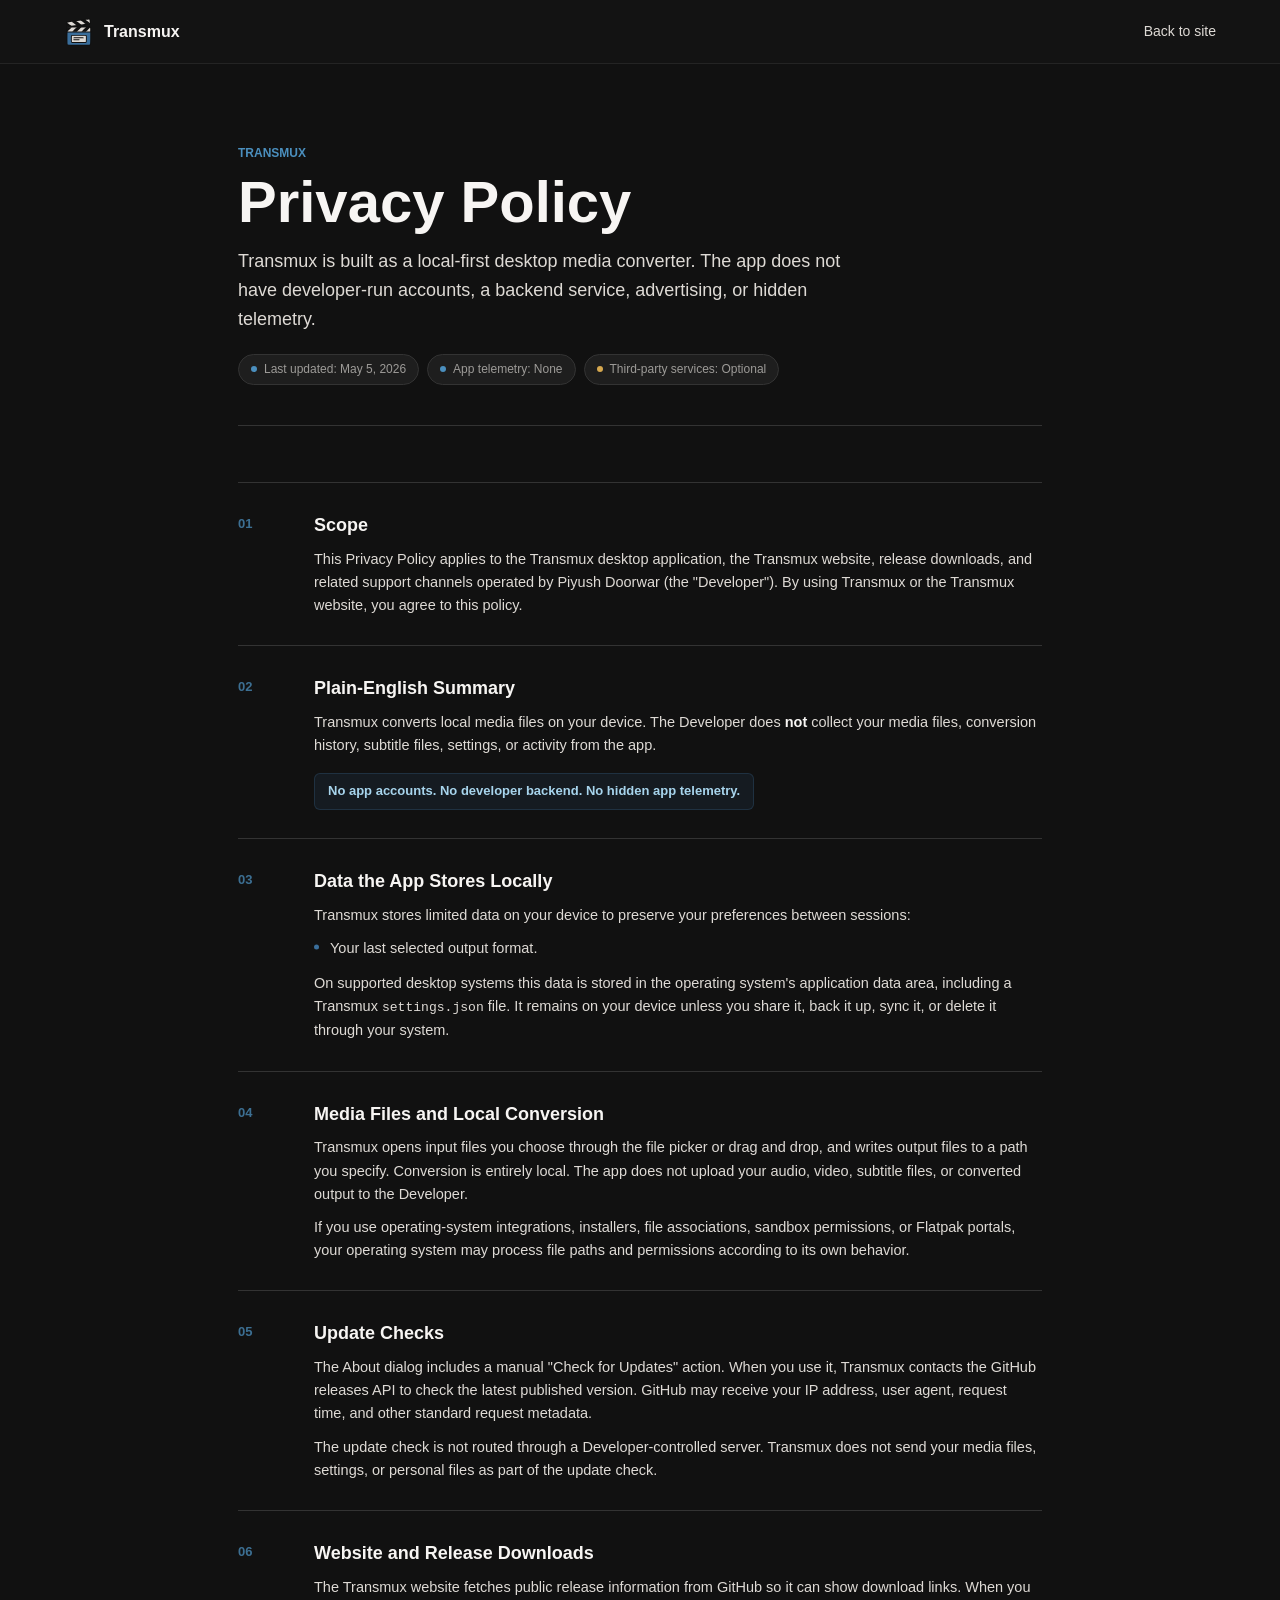
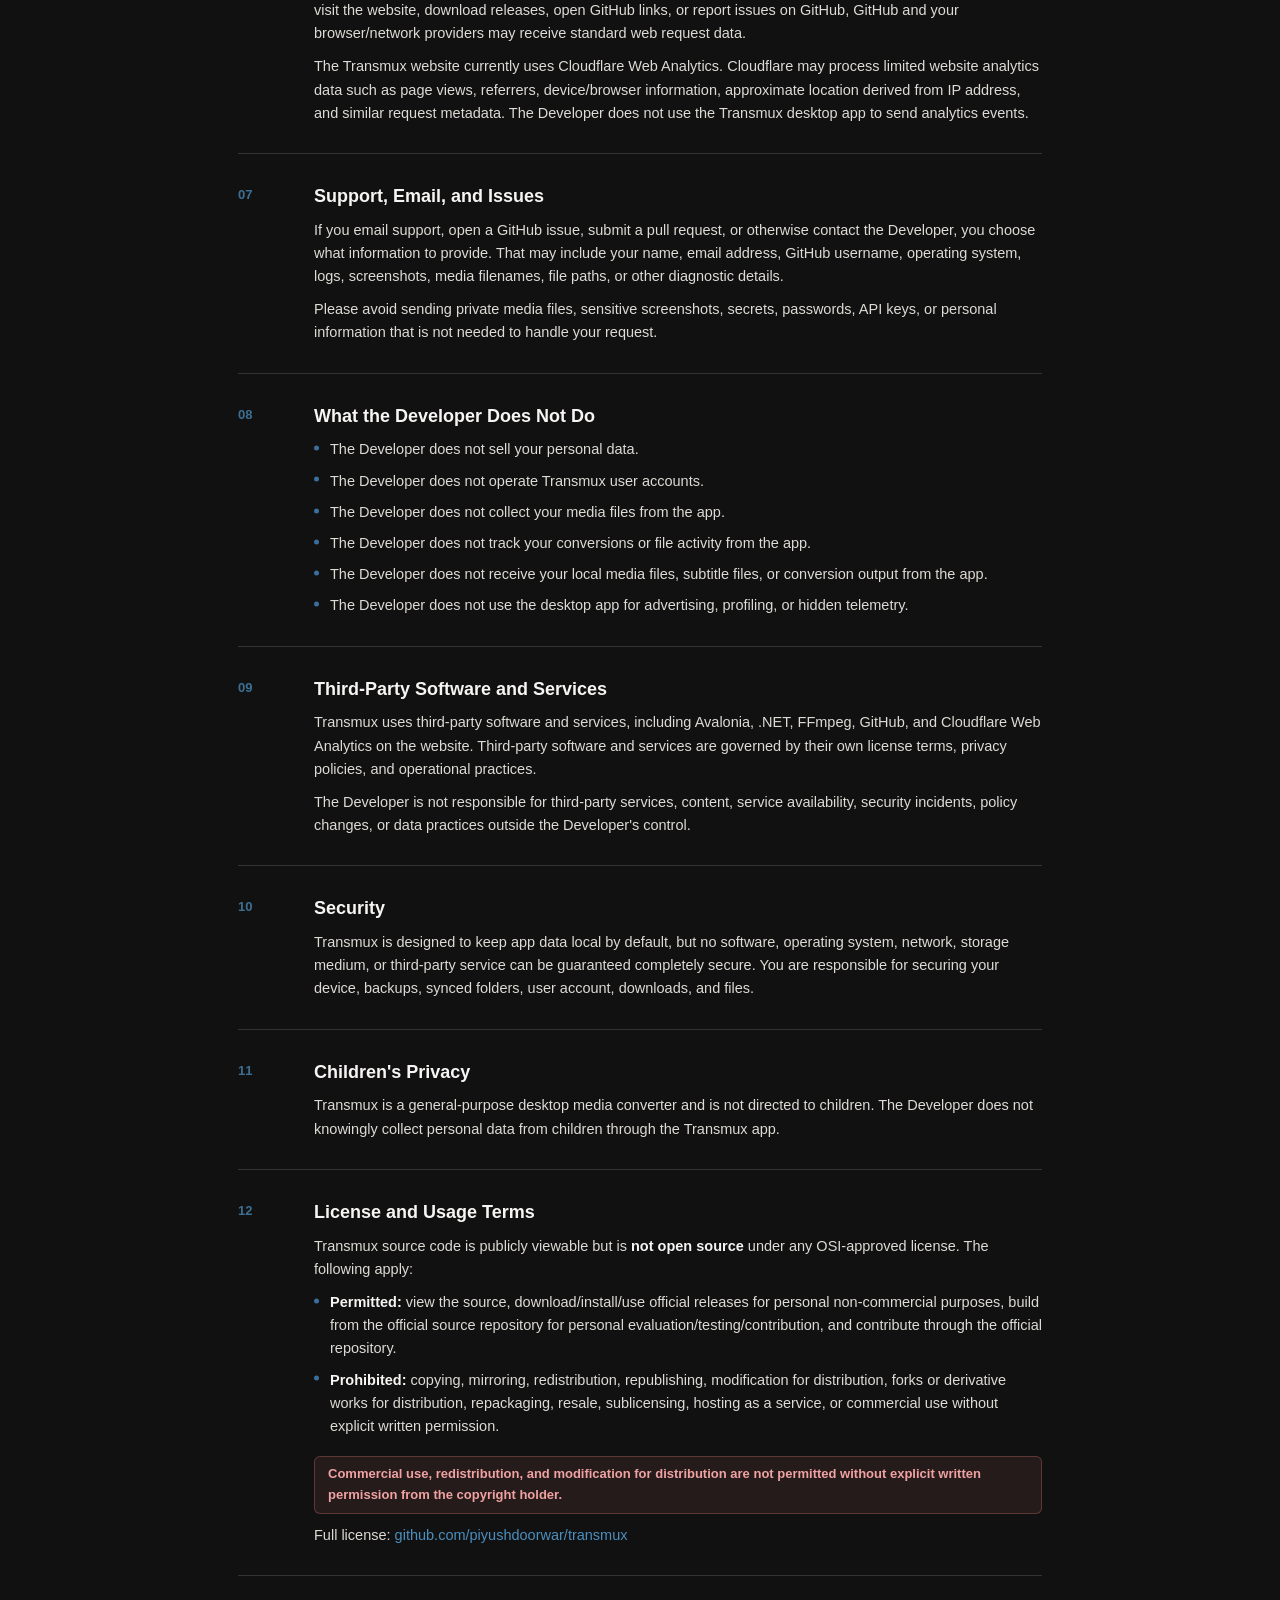
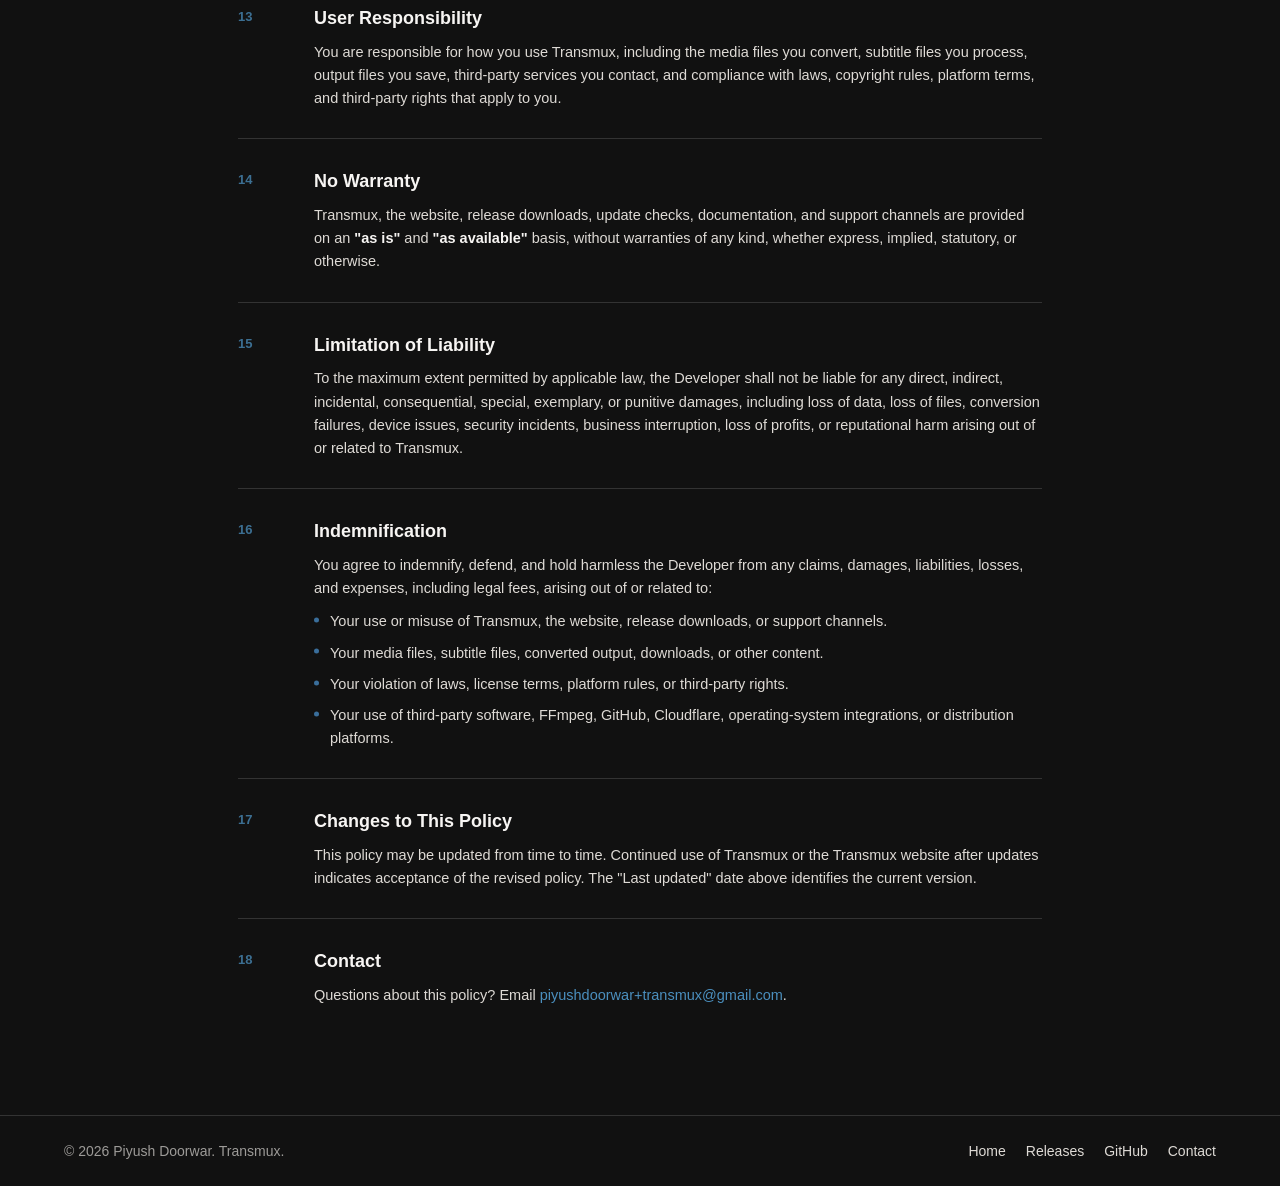
==== commit 0ba15b0c: "change to blue color palette" ====
--- a/site/policy/index.html
+++ b/site/policy/index.html
@@ -19,9 +19,9 @@
         --muted: #9d9b98;
         --text: #f7f5f3;
         --soft: #dedad5;
-        --green: #3a9b4b;
-        --green-bright: #49b35c;
-        --green-glow: rgba(58, 155, 75, 0.12);
+        --blue: #3A6E9B;
+        --blue-bright: #4B8FBE;
+        --blue-glow: rgba(58, 110, 155, 0.12);
         --warn: #d6a84f;
         --warn-glow: rgba(214, 168, 79, 0.12);
         --restrict: #e27b7b;
@@ -41,7 +41,7 @@
       }
 
       a {
-        color: var(--green-bright);
+        color: var(--blue-bright);
         text-decoration: none;
       }
 
@@ -97,7 +97,7 @@
 
       .eyebrow {
         margin: 0 0 10px;
-        color: var(--green-bright);
+        color: var(--blue-bright);
         font-size: 12px;
         font-weight: 800;
         letter-spacing: 0;
@@ -139,7 +139,7 @@
         width: 6px;
         height: 6px;
         border-radius: 50%;
-        background: var(--green-bright);
+        background: var(--blue-bright);
         flex: 0 0 auto;
       }
 
@@ -155,7 +155,7 @@
 
       .section-num {
         padding-top: 3px;
-        color: var(--green-bright);
+        color: var(--blue-bright);
         font-size: 13px;
         font-weight: 800;
         opacity: 0.75;
@@ -199,7 +199,7 @@
         width: 5px;
         height: 5px;
         border-radius: 50%;
-        background: var(--green);
+        background: var(--blue);
         transform: translateY(-50%);
       }
 
@@ -217,10 +217,10 @@
         gap: 8px;
         margin-top: 6px;
         padding: 7px 13px;
-        border: 1px solid rgba(58, 155, 75, 0.26);
+        border: 1px solid rgba(58, 110, 155, 0.26);
         border-radius: 6px;
-        background: var(--green-glow);
-        color: #a7ecb4;
+        background: var(--blue-glow);
+        color: #a7d4ec;
         font-size: 13px;
         font-weight: 700;
       }
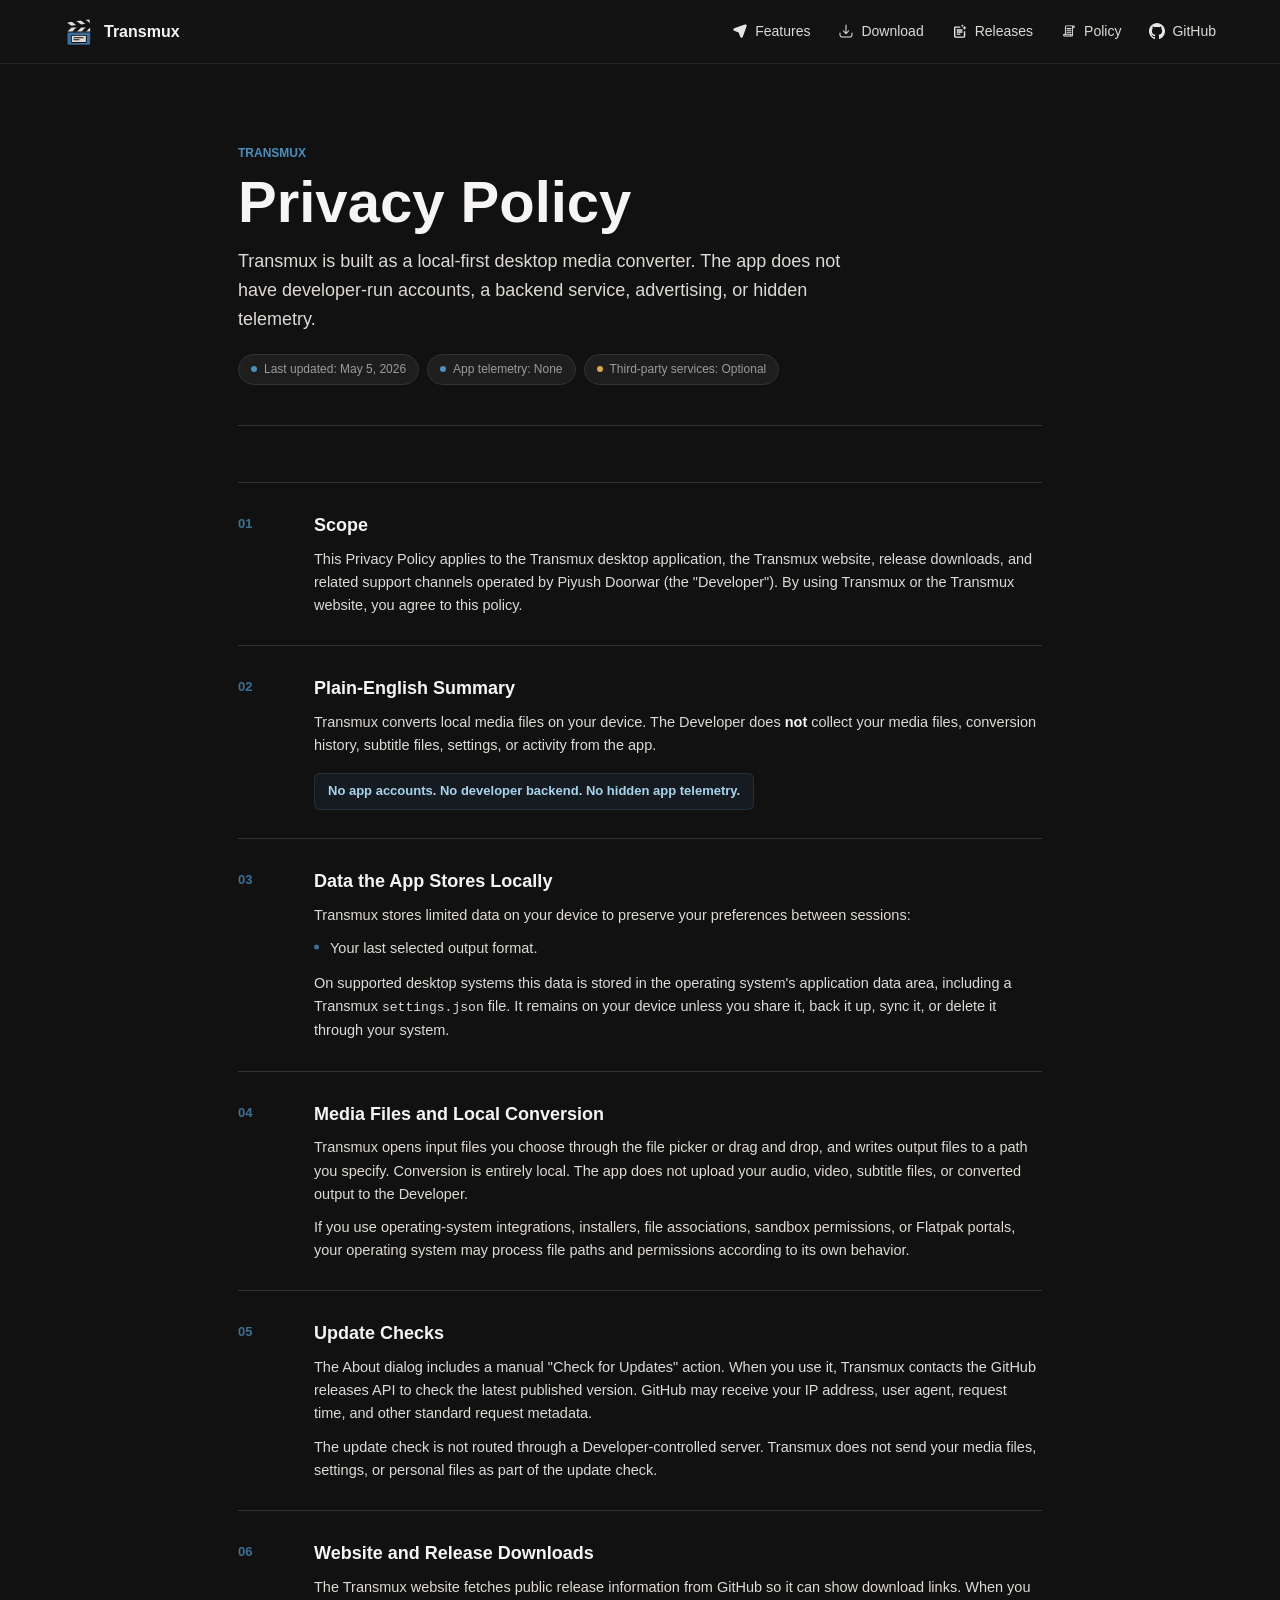
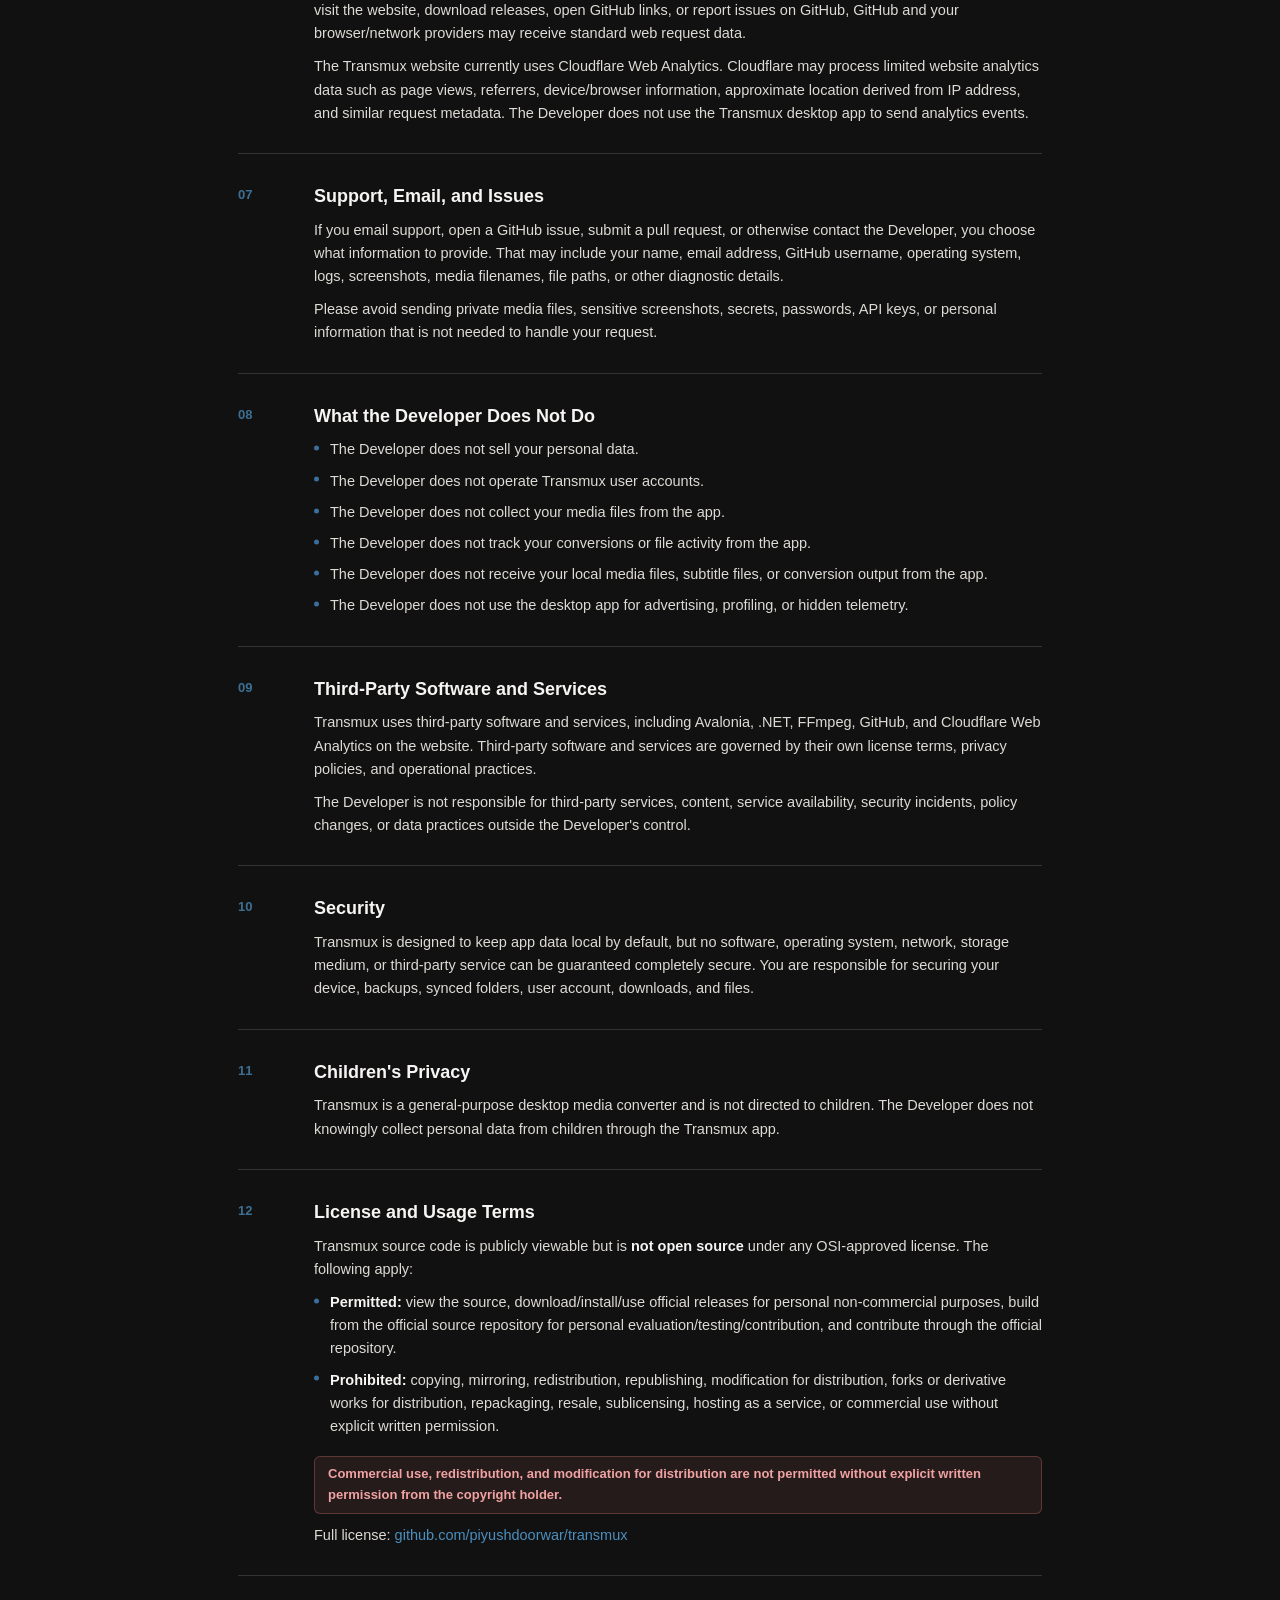
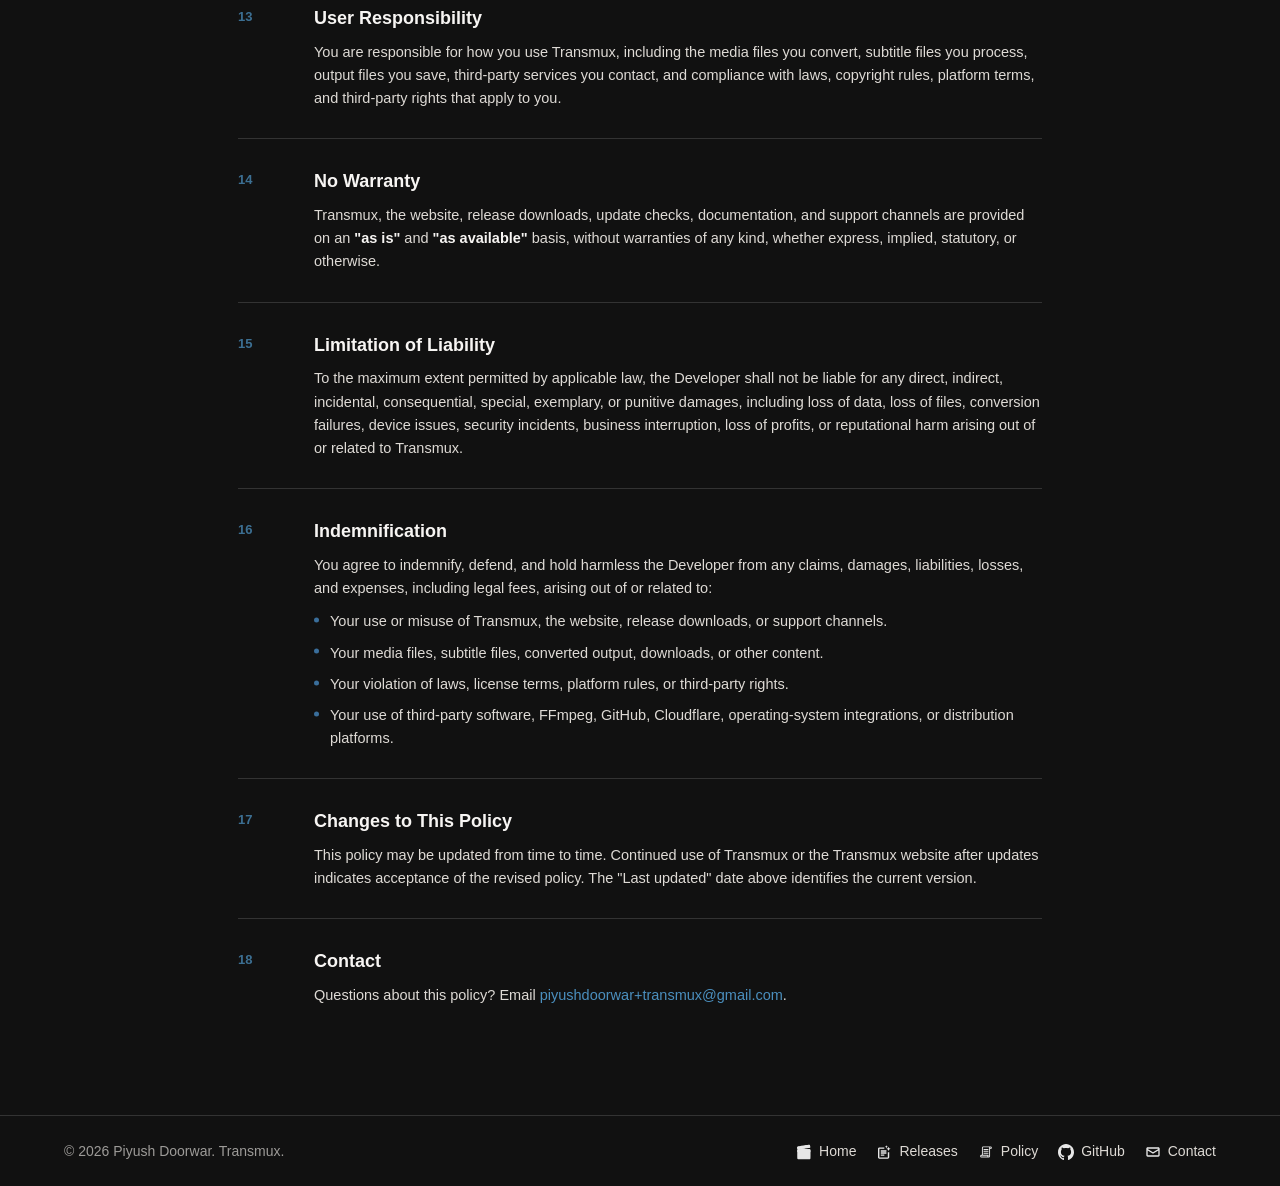
==== commit 3c4db810: "update site, add icons" ====
--- a/site/policy/index.html
+++ b/site/policy/index.html
@@ -83,6 +83,30 @@
 
       .topbar-link:hover { color: var(--text); }
 
+      .topbar nav,
+      .icon-link {
+        display: inline-flex;
+        align-items: center;
+      }
+
+      .topbar nav {
+        flex-wrap: wrap;
+        justify-content: flex-end;
+        gap: clamp(12px, 3vw, 28px);
+      }
+
+      .icon-link {
+        gap: 7px;
+      }
+
+      .icon-link img {
+        width: 16px;
+        height: 16px;
+        flex: 0 0 auto;
+        filter: brightness(0) invert(1);
+        opacity: 0.9;
+      }
+
       .page-inner {
         max-width: 900px;
         margin: 0 auto;
@@ -271,6 +295,11 @@
           padding-bottom: 12px;
         }
 
+        .topbar nav {
+          justify-content: flex-start;
+          gap: 12px 18px;
+        }
+
         .policy-section {
           grid-template-columns: 1fr;
           gap: 6px;
@@ -289,7 +318,28 @@
         <img src="../assets/transmux.svg" alt="" />
         <span>Transmux</span>
       </a>
-      <a class="topbar-link" href="../">Back to site</a>
+      <nav aria-label="Primary navigation">
+        <a class="topbar-link icon-link" href="../#features">
+          <img src="../assets/features.svg" alt="" />
+          <span>Features</span>
+        </a>
+        <a class="topbar-link icon-link" href="../#download">
+          <img src="../assets/download.svg" alt="" />
+          <span>Download</span>
+        </a>
+        <a class="topbar-link icon-link" href="../releases/">
+          <img src="../assets/releases.svg" alt="" />
+          <span>Releases</span>
+        </a>
+        <a class="topbar-link icon-link" href="./" aria-current="page">
+          <img src="../assets/policy.svg" alt="" />
+          <span>Policy</span>
+        </a>
+        <a class="topbar-link icon-link" href="https://github.com/piyushdoorwar/transmux" rel="noreferrer">
+          <img src="../assets/github.svg" alt="" />
+          <span>GitHub</span>
+        </a>
+      </nav>
     </header>
 
     <main>
@@ -487,10 +537,26 @@
     <footer>
       <span>&copy; <span id="yr"></span> Piyush Doorwar. Transmux.</span>
       <div class="footer-links">
-        <a href="../">Home</a>
-        <a href="../releases/">Releases</a>
-        <a href="https://github.com/piyushdoorwar/transmux" rel="noreferrer">GitHub</a>
-        <a href="mailto:piyushdoorwar+transmux@gmail.com">Contact</a>
+        <a class="icon-link" href="../">
+          <img src="../assets/transmux.svg" alt="" />
+          <span>Home</span>
+        </a>
+        <a class="icon-link" href="../releases/">
+          <img src="../assets/releases.svg" alt="" />
+          <span>Releases</span>
+        </a>
+        <a class="icon-link" href="./" aria-current="page">
+          <img src="../assets/policy.svg" alt="" />
+          <span>Policy</span>
+        </a>
+        <a class="icon-link" href="https://github.com/piyushdoorwar/transmux" rel="noreferrer">
+          <img src="../assets/github.svg" alt="" />
+          <span>GitHub</span>
+        </a>
+        <a class="icon-link" href="mailto:piyushdoorwar+transmux@gmail.com">
+          <img src="../assets/mail.svg" alt="" />
+          <span>Contact</span>
+        </a>
       </div>
     </footer>
 
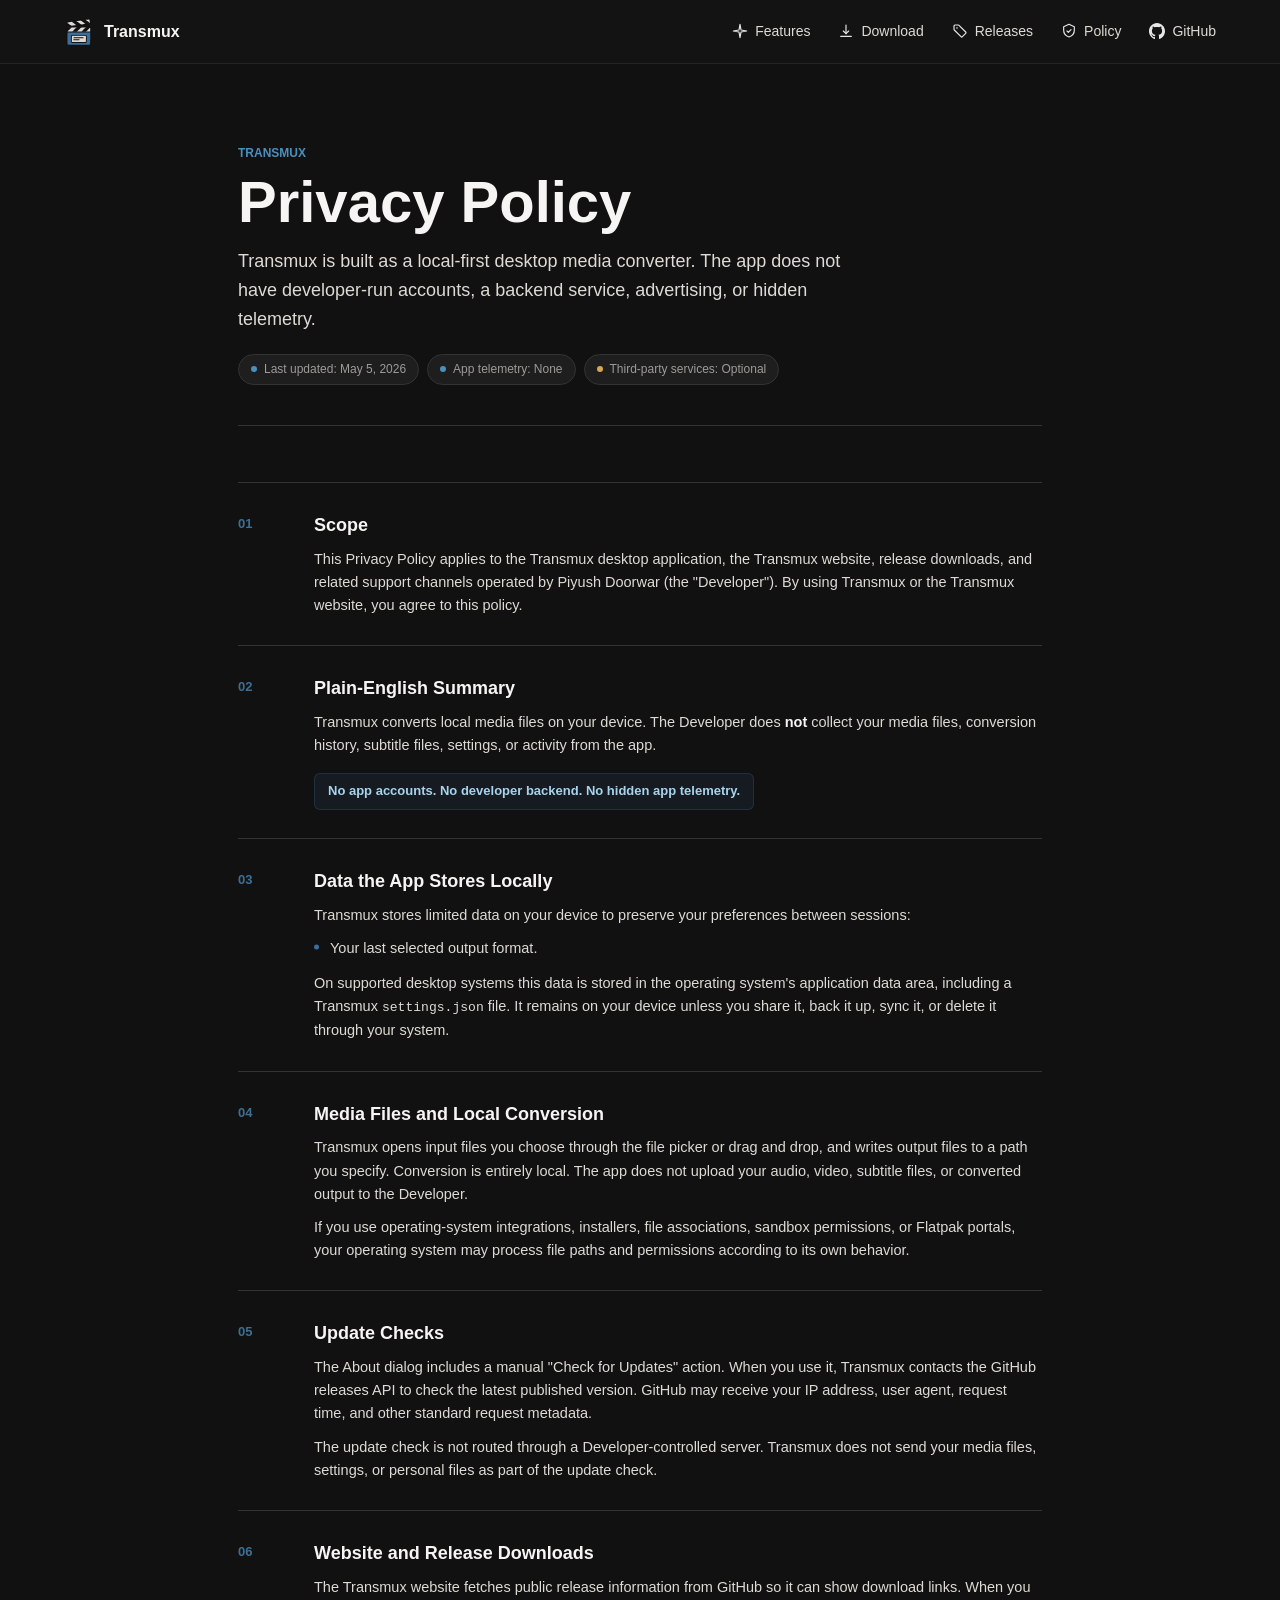
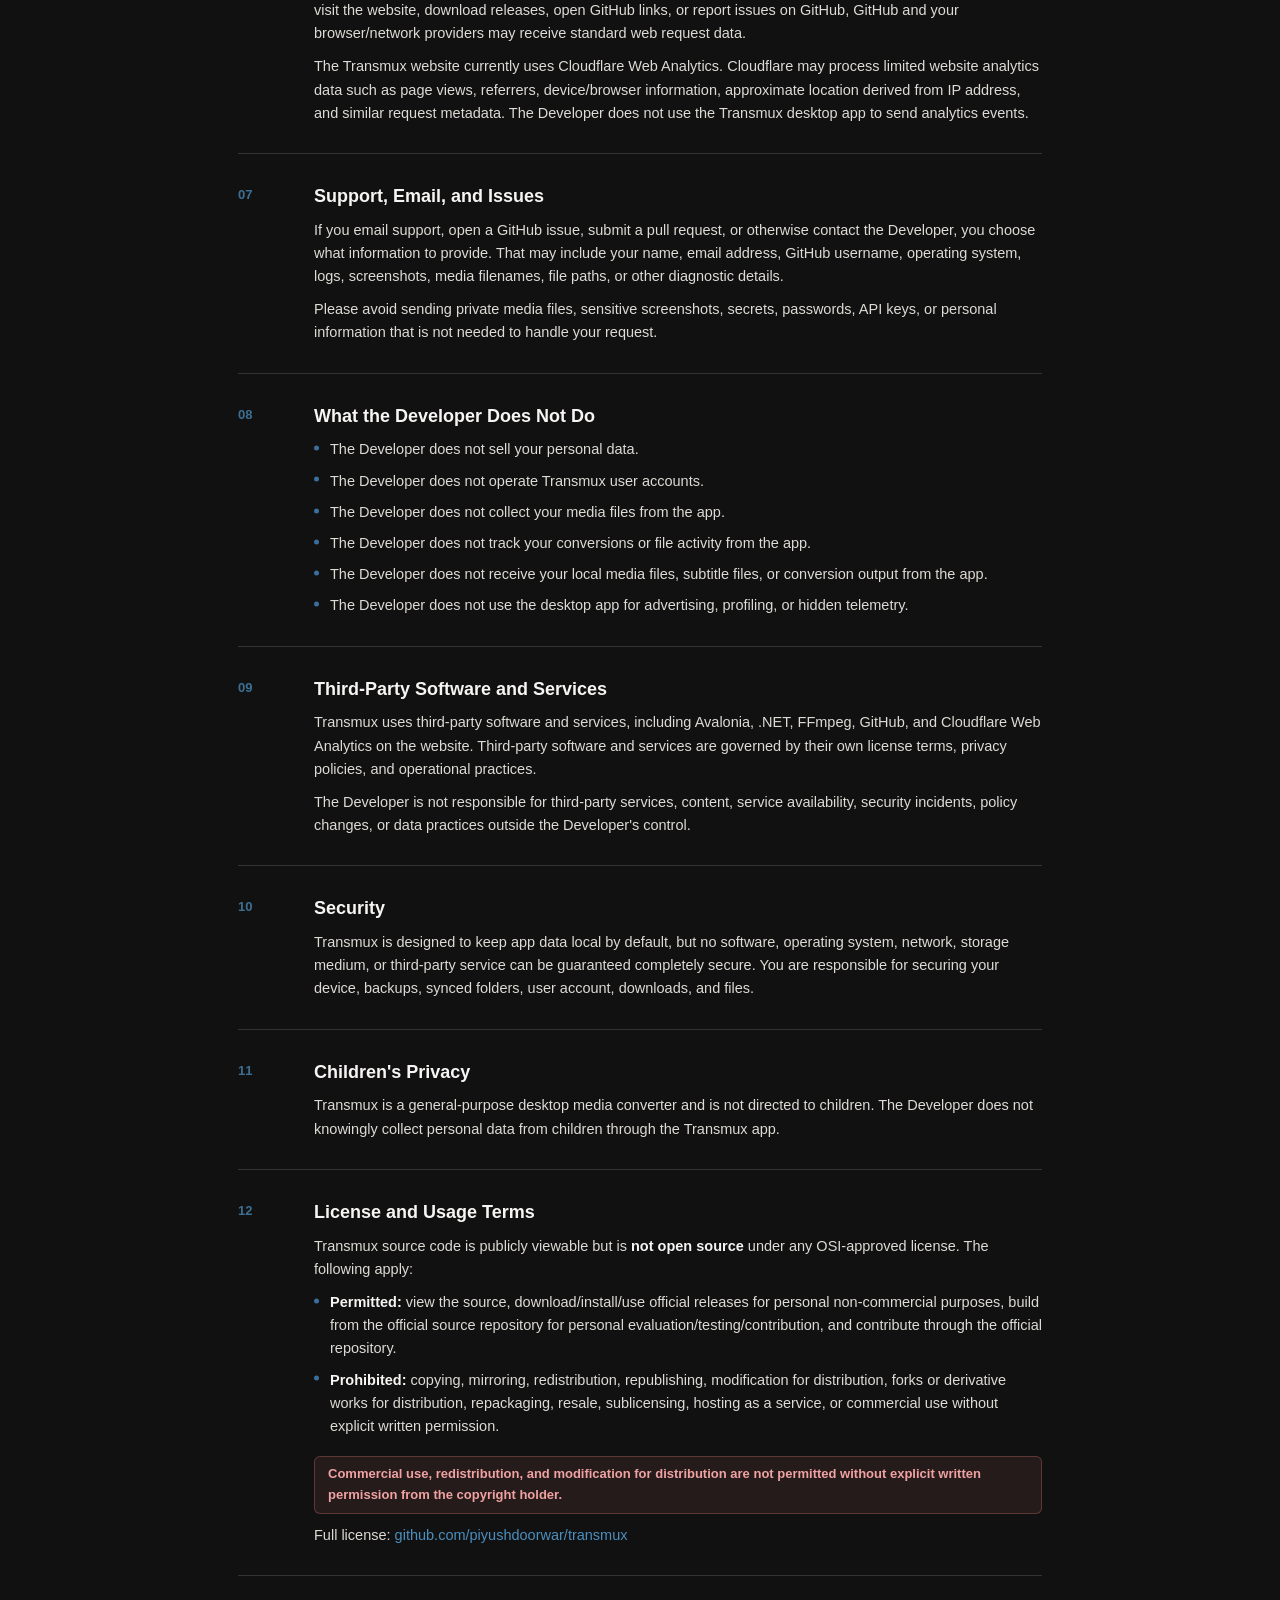
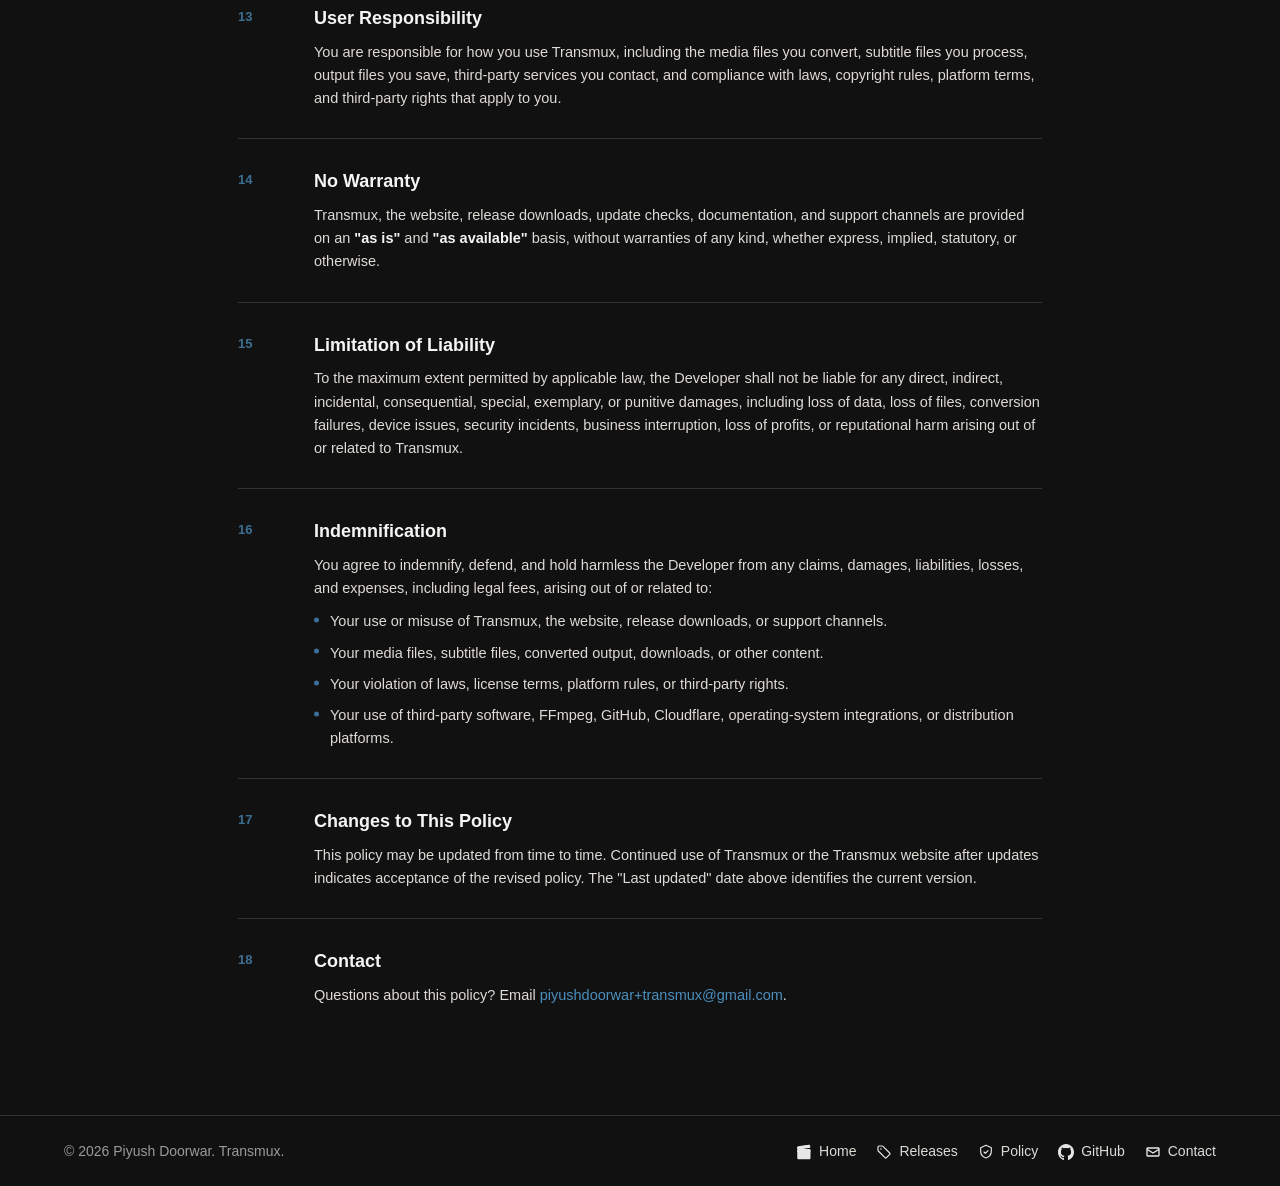
==== commit d51f4647: "feat: add SEO metadata and structured data to site pages - Add Open Graph, Twitter Card, and schema." ====
--- a/site/policy/index.html
+++ b/site/policy/index.html
@@ -7,8 +7,41 @@
       name="description"
       content="Transmux privacy policy - local-first desktop media converter, no app telemetry, clear third-party disclosures."
     />
-    <title>Privacy Policy - Transmux</title>
+    <meta name="author" content="Piyush Doorwar" />
+    <meta name="robots" content="index, follow, max-image-preview:large" />
+    <meta name="theme-color" content="#111111" />
+    <link rel="canonical" href="https://piyushdoorwar.github.io/transmux/policy/" />
+
+    <meta property="og:type" content="website" />
+    <meta property="og:site_name" content="Transmux" />
+    <meta property="og:title" content="Privacy Policy — Transmux" />
+    <meta property="og:description" content="Learn how the local-first Transmux desktop app and website handle privacy and third-party services." />
+    <meta property="og:url" content="https://piyushdoorwar.github.io/transmux/policy/" />
+    <meta property="og:image" content="https://piyushdoorwar.github.io/transmux/assets/transmux.svg" />
+    <meta property="og:image:alt" content="Transmux media converter logo" />
+
+    <meta name="twitter:card" content="summary" />
+    <meta name="twitter:title" content="Privacy Policy — Transmux" />
+    <meta name="twitter:description" content="Learn how the local-first Transmux desktop app and website handle privacy and third-party services." />
+    <meta name="twitter:image" content="https://piyushdoorwar.github.io/transmux/assets/transmux.svg" />
+    <meta name="twitter:image:alt" content="Transmux media converter logo" />
+
+    <title>Privacy Policy — Transmux</title>
     <link rel="icon" href="../assets/transmux.svg" type="image/svg+xml" />
+    <script type="application/ld+json">
+      {
+        "@context": "https://schema.org",
+        "@type": "WebPage",
+        "name": "Transmux Privacy Policy",
+        "description": "Privacy policy for the Transmux desktop application and website.",
+        "url": "https://piyushdoorwar.github.io/transmux/policy/",
+        "isPartOf": {
+          "@type": "WebSite",
+          "name": "Transmux",
+          "url": "https://piyushdoorwar.github.io/transmux/"
+        }
+      }
+    </script>
     <style>
       :root {
         color-scheme: dark;
@@ -560,6 +593,7 @@
       </div>
     </footer>
 
+    <script src="../image-guard.js"></script>
     <script>
       document.getElementById("yr").textContent = new Date().getFullYear();
     </script>
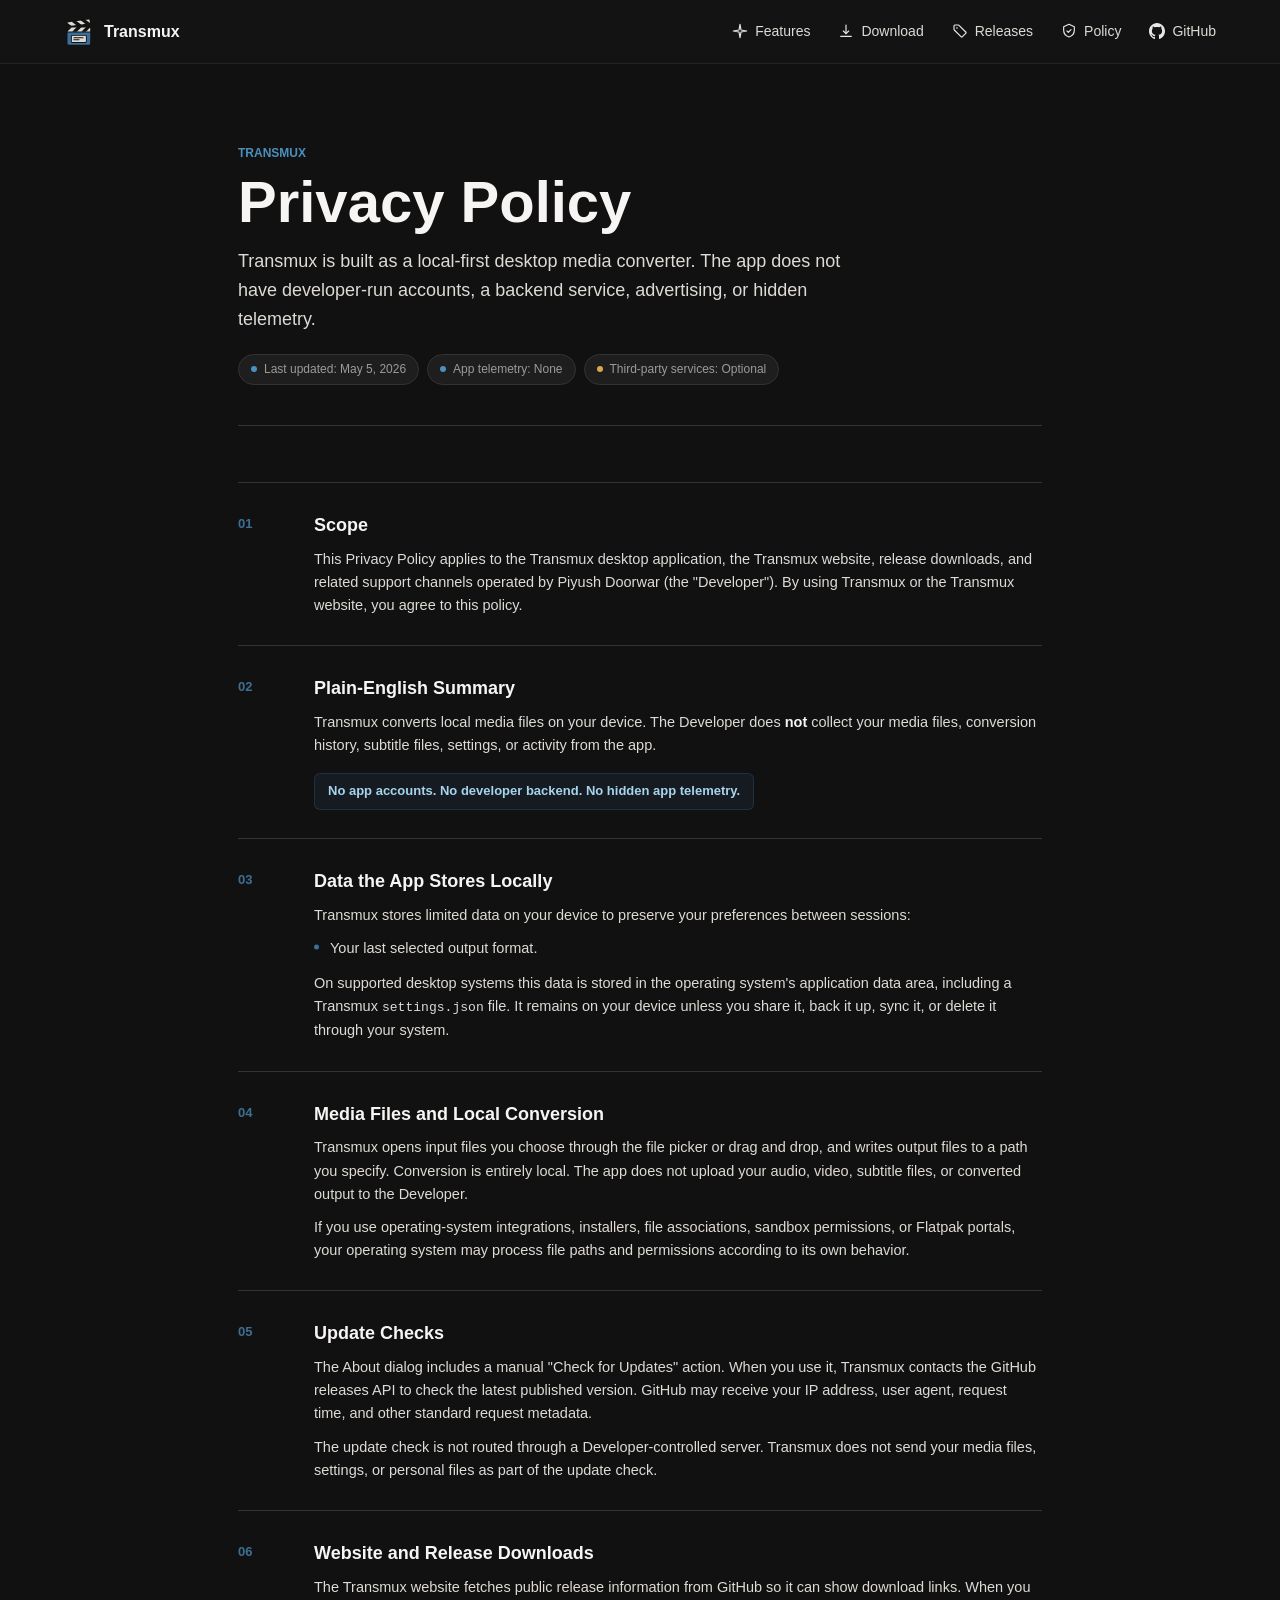
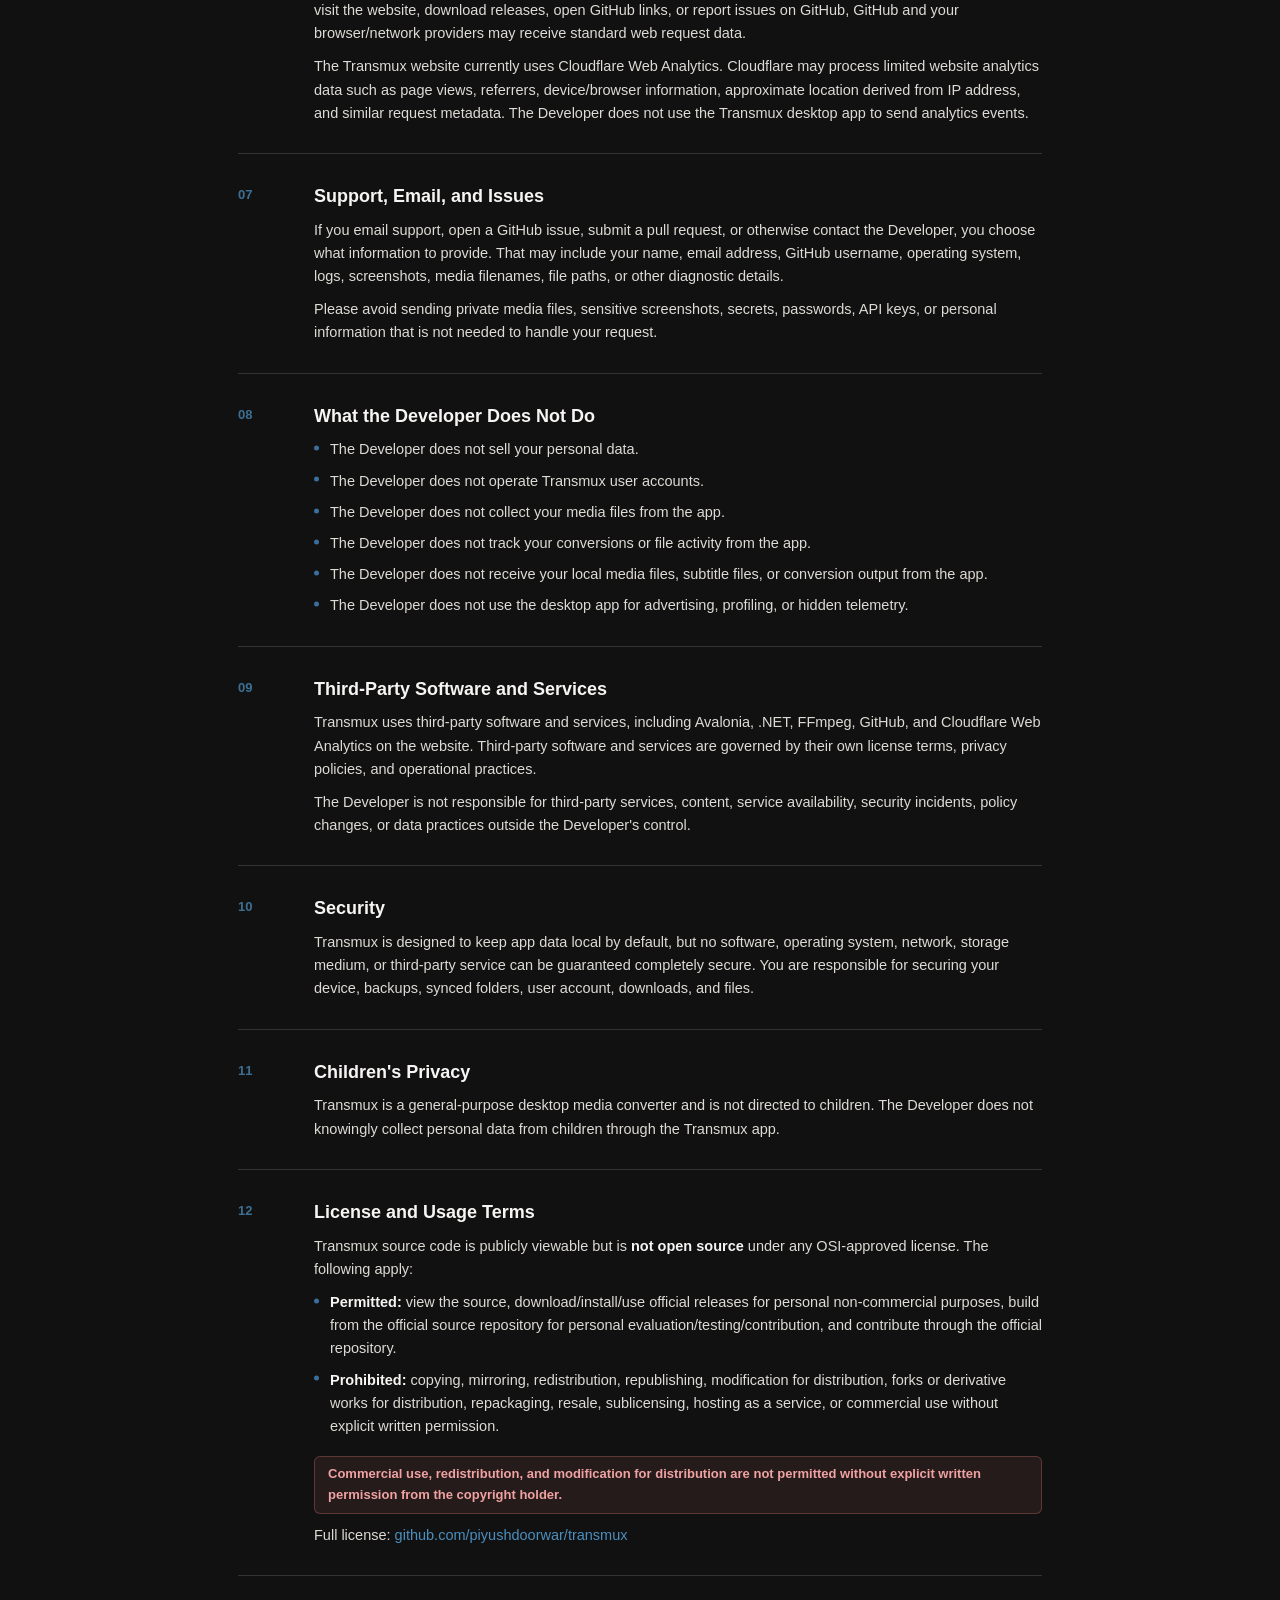
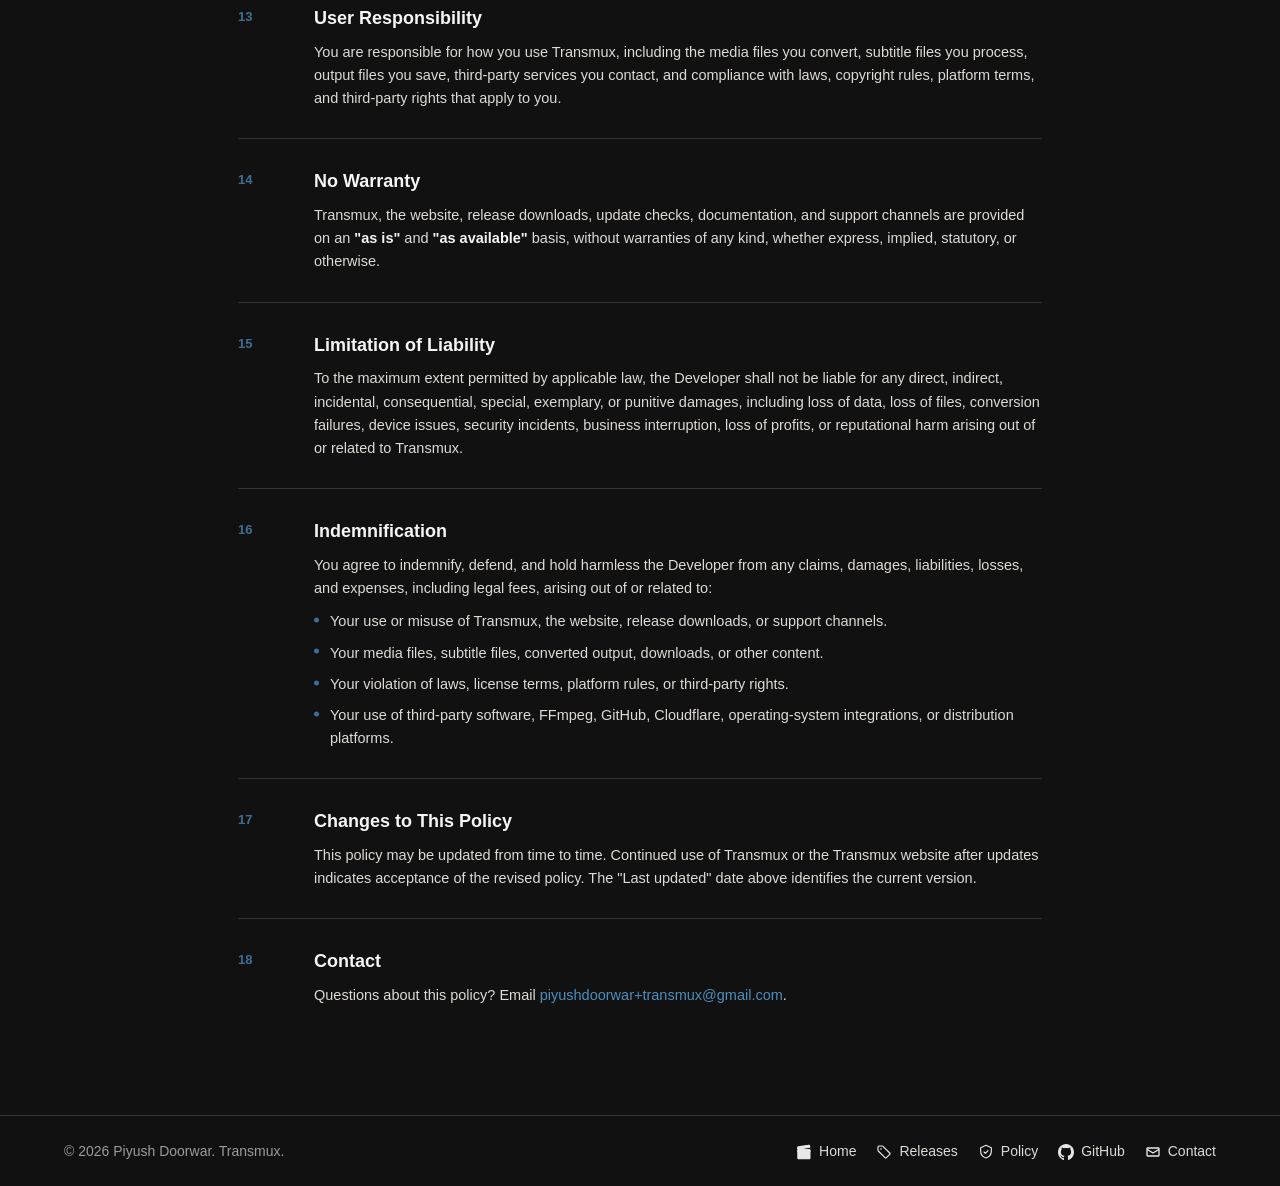
==== commit 8491aaa5: "refactor(site): replace per-icon SVG files with inline sprite - Consolidate individual SVG icon file" ====
--- a/site/policy/index.html
+++ b/site/policy/index.html
@@ -140,6 +140,15 @@
         opacity: 0.9;
       }
 
+      .icon-link .ic {
+        display: inline-block;
+        width: 16px;
+        height: 16px;
+        flex: 0 0 auto;
+        color: #fff;
+        opacity: 0.9;
+      }
+
       .page-inner {
         max-width: 900px;
         margin: 0 auto;
@@ -353,23 +362,23 @@
       </a>
       <nav aria-label="Primary navigation">
         <a class="topbar-link icon-link" href="../#features">
-          <img src="../assets/features.svg" alt="" />
+          <svg class="ic" aria-hidden="true"><use href="../assets/icons.svg#i-features" /></svg>
           <span>Features</span>
         </a>
         <a class="topbar-link icon-link" href="../#download">
-          <img src="../assets/download.svg" alt="" />
+          <svg class="ic" aria-hidden="true"><use href="../assets/icons.svg#i-download" /></svg>
           <span>Download</span>
         </a>
         <a class="topbar-link icon-link" href="../releases/">
-          <img src="../assets/releases.svg" alt="" />
+          <svg class="ic" aria-hidden="true"><use href="../assets/icons.svg#i-releases" /></svg>
           <span>Releases</span>
         </a>
         <a class="topbar-link icon-link" href="./" aria-current="page">
-          <img src="../assets/policy.svg" alt="" />
+          <svg class="ic" aria-hidden="true"><use href="../assets/icons.svg#i-policy" /></svg>
           <span>Policy</span>
         </a>
         <a class="topbar-link icon-link" href="https://github.com/piyushdoorwar/transmux" rel="noreferrer">
-          <img src="../assets/github.svg" alt="" />
+          <svg class="ic" aria-hidden="true"><use href="../assets/icons.svg#i-github" /></svg>
           <span>GitHub</span>
         </a>
       </nav>
@@ -575,19 +584,19 @@
           <span>Home</span>
         </a>
         <a class="icon-link" href="../releases/">
-          <img src="../assets/releases.svg" alt="" />
+          <svg class="ic" aria-hidden="true"><use href="../assets/icons.svg#i-releases" /></svg>
           <span>Releases</span>
         </a>
         <a class="icon-link" href="./" aria-current="page">
-          <img src="../assets/policy.svg" alt="" />
+          <svg class="ic" aria-hidden="true"><use href="../assets/icons.svg#i-policy" /></svg>
           <span>Policy</span>
         </a>
         <a class="icon-link" href="https://github.com/piyushdoorwar/transmux" rel="noreferrer">
-          <img src="../assets/github.svg" alt="" />
+          <svg class="ic" aria-hidden="true"><use href="../assets/icons.svg#i-github" /></svg>
           <span>GitHub</span>
         </a>
         <a class="icon-link" href="mailto:piyushdoorwar+transmux@gmail.com">
-          <img src="../assets/mail.svg" alt="" />
+          <svg class="ic" aria-hidden="true"><use href="../assets/icons.svg#i-mail" /></svg>
           <span>Contact</span>
         </a>
       </div>
@@ -597,5 +606,6 @@
     <script>
       document.getElementById("yr").textContent = new Date().getFullYear();
     </script>
+    <!-- Cloudflare Web Analytics --><script type='module' src='https://static.cloudflareinsights.com/beacon.min.js' data-cf-beacon='{"token": "7bf02e12b7eb4bcfb147fbf33e347cd9"}'></script><!-- End Cloudflare Web Analytics -->
   </body>
 </html>
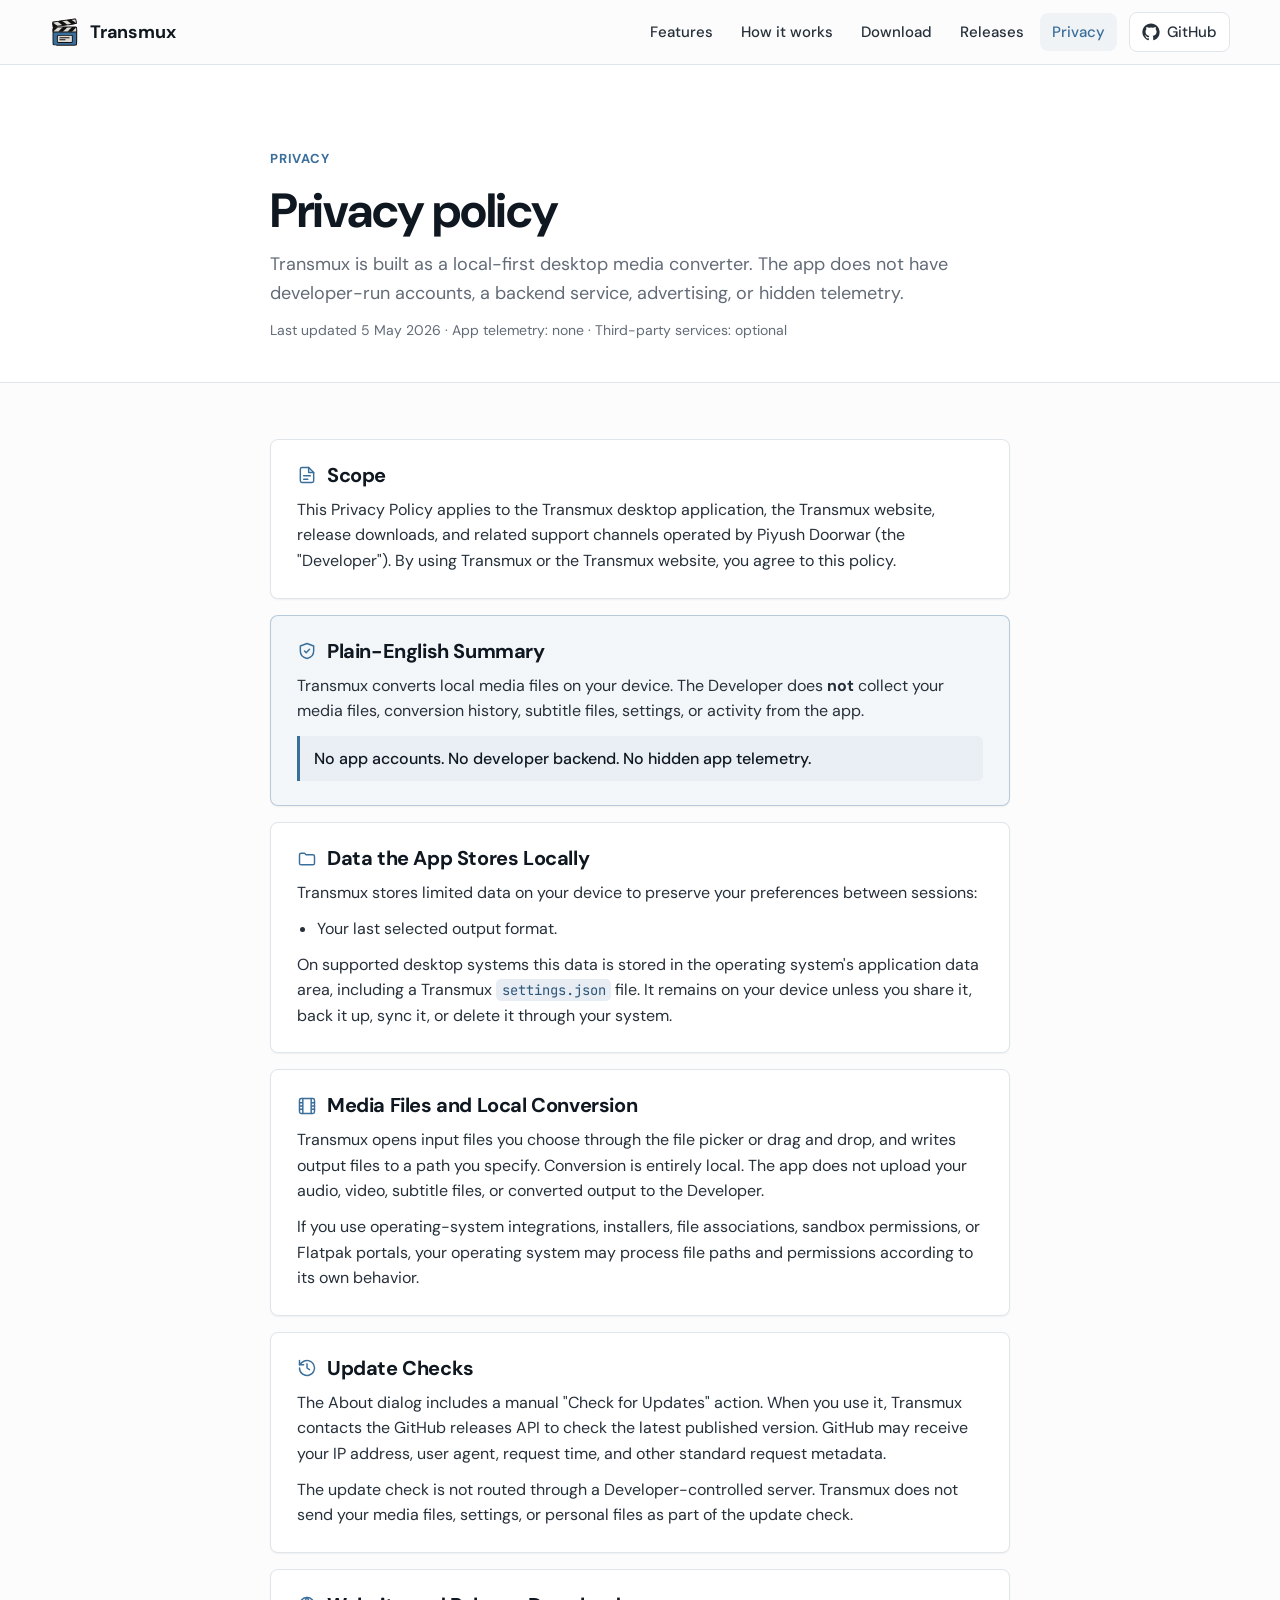
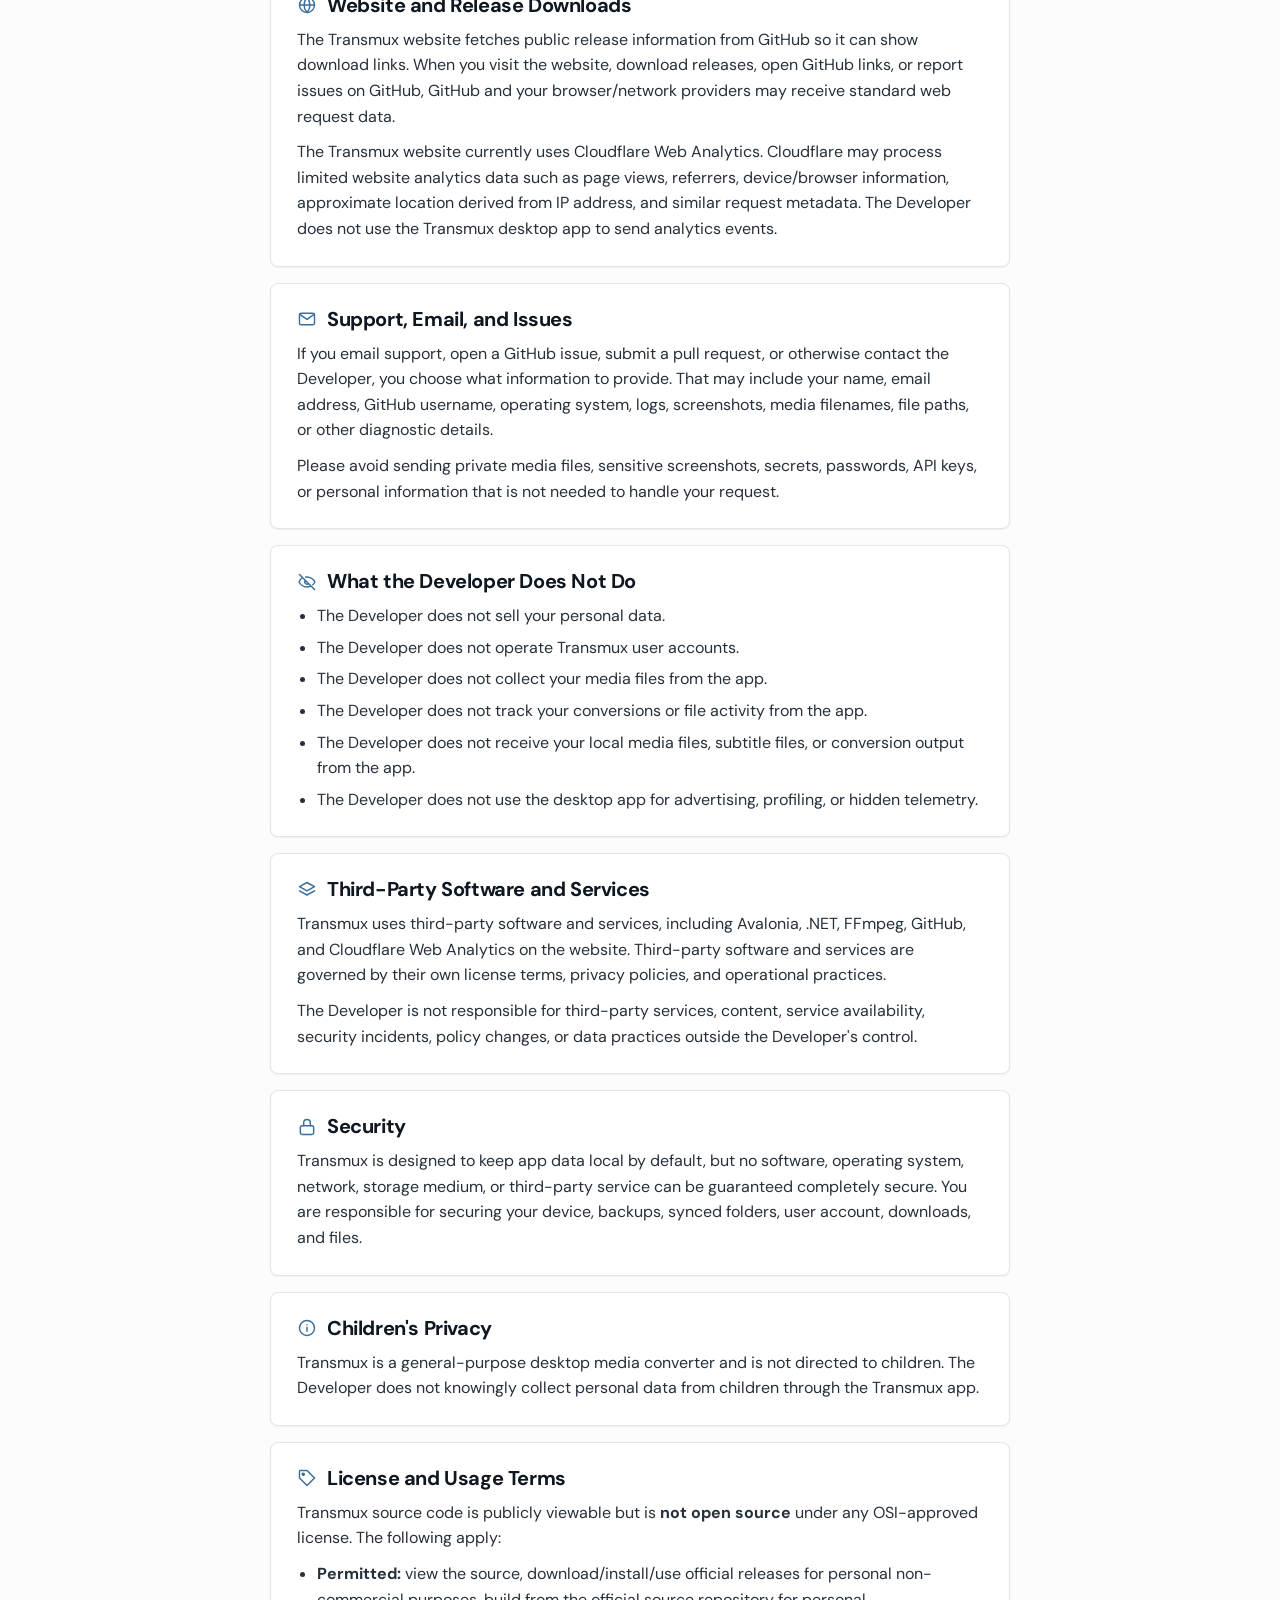
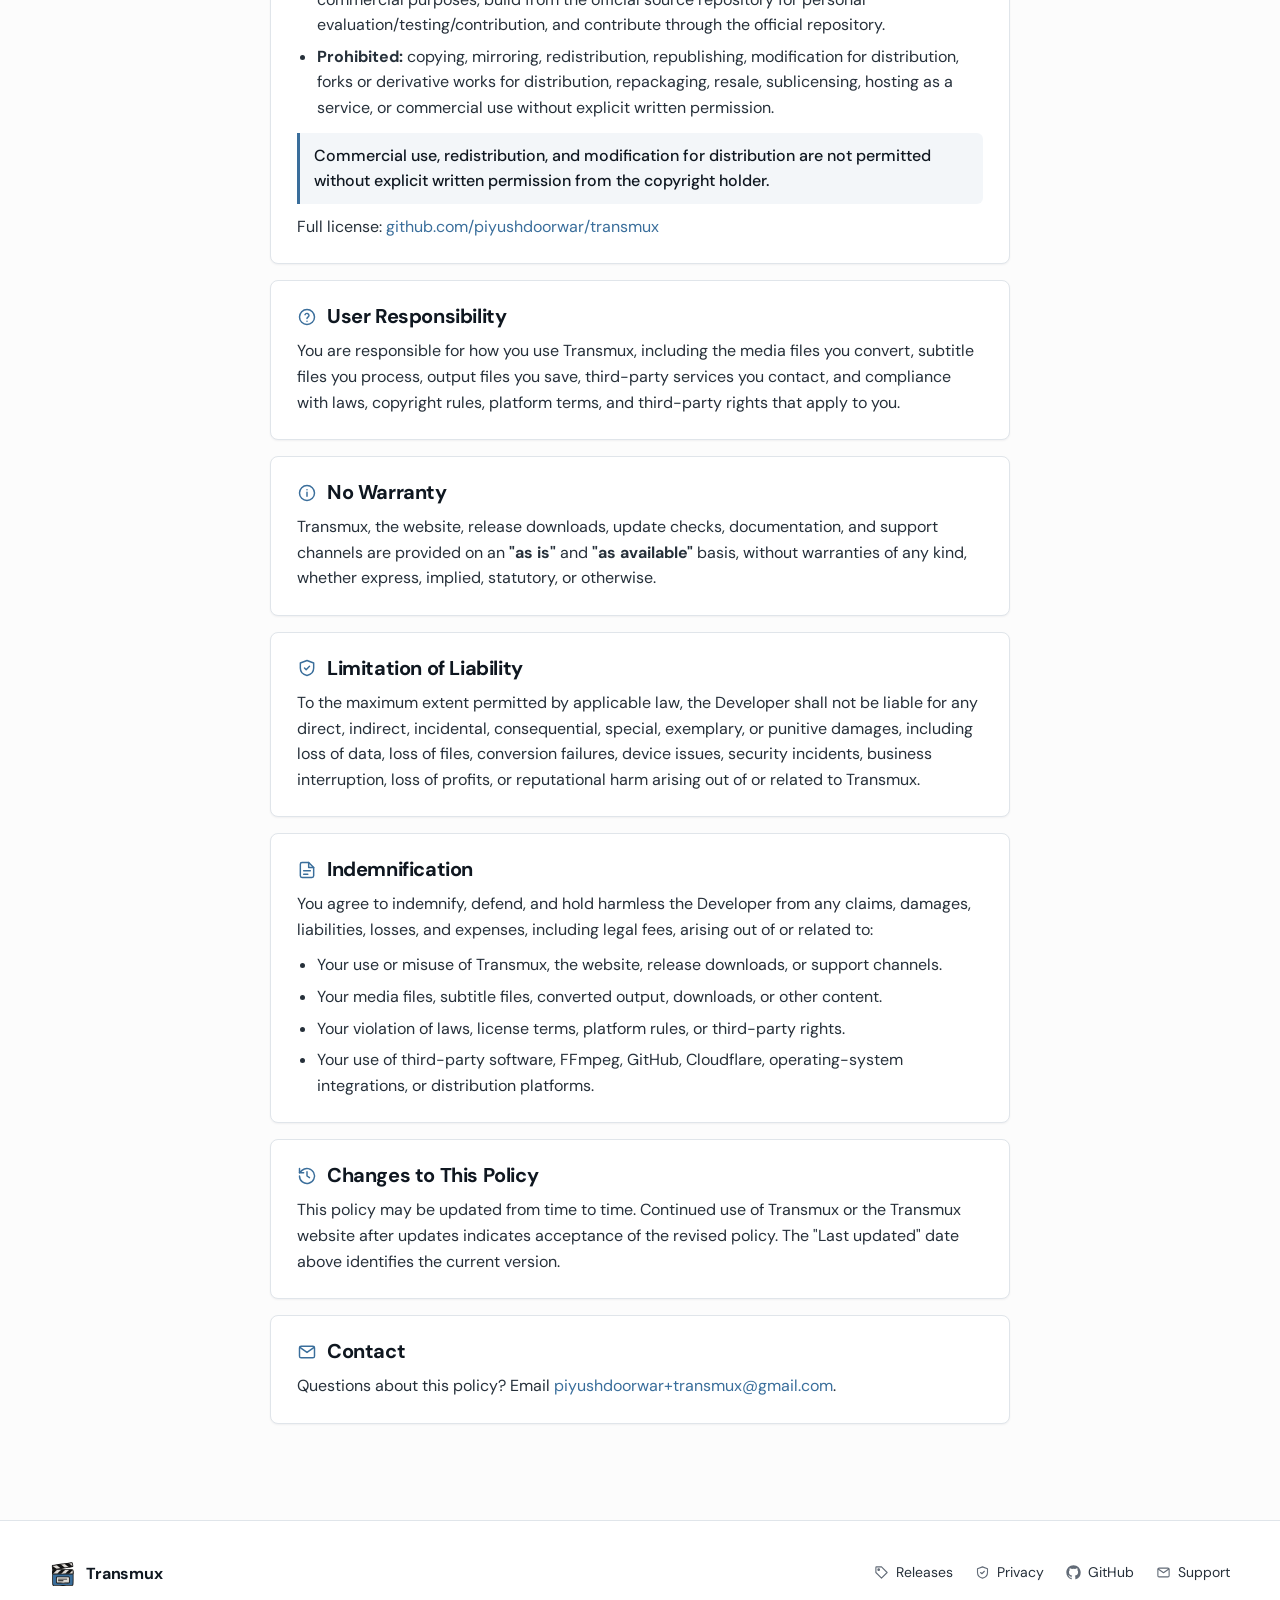
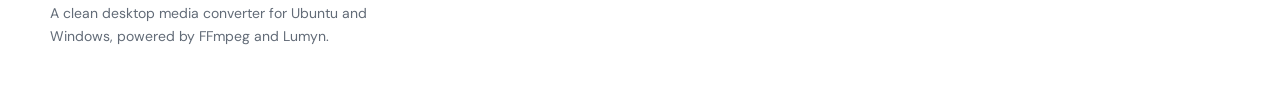
==== commit e34a996f: "feat: redesign site and bundle DM Sans and JetBrains Mono fonts - Replace the Inter font dependency " ====
--- a/site/policy/index.html
+++ b/site/policy/index.html
@@ -8,12 +8,16 @@
       content="Transmux privacy policy - local-first desktop media converter, no app telemetry, clear third-party disclosures."
     />
     <meta name="author" content="Piyush Doorwar" />
+    <meta name="application-name" content="Transmux" />
     <meta name="robots" content="index, follow, max-image-preview:large" />
-    <meta name="theme-color" content="#111111" />
+    <meta name="theme-color" content="#FCFCFC" media="(prefers-color-scheme: light)" />
+    <meta name="theme-color" content="#161719" media="(prefers-color-scheme: dark)" />
+    <meta name="color-scheme" content="light dark" />
     <link rel="canonical" href="https://piyushdoorwar.github.io/transmux/policy/" />
 
     <meta property="og:type" content="website" />
     <meta property="og:site_name" content="Transmux" />
+    <meta property="og:locale" content="en_US" />
     <meta property="og:title" content="Privacy Policy — Transmux" />
     <meta property="og:description" content="Learn how the local-first Transmux desktop app and website handle privacy and third-party services." />
     <meta property="og:url" content="https://piyushdoorwar.github.io/transmux/policy/" />
@@ -28,6 +32,13 @@
 
     <title>Privacy Policy — Transmux</title>
     <link rel="icon" href="../assets/transmux.svg" type="image/svg+xml" />
+    <link rel="preconnect" href="https://fonts.googleapis.com" />
+    <link rel="preconnect" href="https://fonts.gstatic.com" crossorigin />
+    <link
+      rel="stylesheet"
+      href="https://fonts.googleapis.com/css2?family=DM+Sans:opsz,wght@9..40,400;9..40,500;9..40,600;9..40,700&family=JetBrains+Mono:wght@400;500;600;700&display=swap"
+    />
+    <link rel="stylesheet" href="../styles.css" />
     <script type="application/ld+json">
       {
         "@context": "https://schema.org",
@@ -42,570 +53,188 @@
         }
       }
     </script>
-    <style>
-      :root {
-        color-scheme: dark;
-        --bg: #111111;
-        --panel: #161616;
-        --panel-2: #1e1e1e;
-        --line: #333333;
-        --muted: #9d9b98;
-        --text: #f7f5f3;
-        --soft: #dedad5;
-        --blue: #3A6E9B;
-        --blue-bright: #4B8FBE;
-        --blue-glow: rgba(58, 110, 155, 0.12);
-        --warn: #d6a84f;
-        --warn-glow: rgba(214, 168, 79, 0.12);
-        --restrict: #e27b7b;
-        --restrict-glow: rgba(226, 123, 123, 0.1);
-      }
-
-      * { box-sizing: border-box; }
-      html { scroll-behavior: smooth; }
-
-      body {
-        margin: 0;
-        min-width: 320px;
-        background: var(--bg);
-        color: var(--text);
-        font-family: Cantarell, Ubuntu, Inter, "Segoe UI", sans-serif;
-        line-height: 1.6;
-      }
-
-      a {
-        color: var(--blue-bright);
-        text-decoration: none;
-      }
-
-      a:hover { color: var(--text); }
-      h1, h2, h3, p { margin-top: 0; }
-
-      .topbar {
-        position: sticky;
-        top: 0;
-        z-index: 10;
-        display: flex;
-        align-items: center;
-        justify-content: space-between;
-        gap: 24px;
-        min-height: 64px;
-        padding: 0 clamp(18px, 5vw, 64px);
-        background: rgba(20, 20, 20, 0.92);
-        border-bottom: 1px solid rgba(255, 255, 255, 0.07);
-        backdrop-filter: blur(16px);
-      }
-
-      .brand {
-        display: inline-flex;
-        align-items: center;
-        gap: 10px;
-        color: var(--text);
-        font-weight: 800;
-      }
-
-      .brand img {
-        width: 30px;
-        height: 30px;
-      }
-
-      .topbar-link {
-        color: var(--soft);
-        font-size: 14px;
-      }
-
-      .topbar-link:hover { color: var(--text); }
-
-      .topbar nav,
-      .icon-link {
-        display: inline-flex;
-        align-items: center;
-      }
-
-      .topbar nav {
-        flex-wrap: wrap;
-        justify-content: flex-end;
-        gap: clamp(12px, 3vw, 28px);
-      }
-
-      .icon-link {
-        gap: 7px;
-      }
-
-      .icon-link img {
-        width: 16px;
-        height: 16px;
-        flex: 0 0 auto;
-        filter: brightness(0) invert(1);
-        opacity: 0.9;
-      }
-
-      .icon-link .ic {
-        display: inline-block;
-        width: 16px;
-        height: 16px;
-        flex: 0 0 auto;
-        color: #fff;
-        opacity: 0.9;
-      }
-
-      .page-inner {
-        max-width: 900px;
-        margin: 0 auto;
-        padding: clamp(40px, 7vw, 80px) clamp(18px, 5vw, 48px) 80px;
-      }
-
-      .page-hero {
-        margin-bottom: clamp(32px, 5vw, 56px);
-        padding-bottom: clamp(24px, 4vw, 40px);
-        border-bottom: 1px solid var(--line);
-      }
-
-      .eyebrow {
-        margin: 0 0 10px;
-        color: var(--blue-bright);
-        font-size: 12px;
-        font-weight: 800;
-        letter-spacing: 0;
-        text-transform: uppercase;
-      }
-
-      .page-title {
-        margin-bottom: 16px;
-        font-size: clamp(34px, 6vw, 58px);
-        line-height: 1;
-      }
-
-      .page-lede {
-        max-width: 640px;
-        margin-bottom: 20px;
-        color: var(--soft);
-        font-size: clamp(15px, 2vw, 18px);
-      }
-
-      .meta-row {
-        display: flex;
-        flex-wrap: wrap;
-        gap: 8px;
-      }
-
-      .meta-pill {
-        display: inline-flex;
-        align-items: center;
-        gap: 7px;
-        padding: 5px 12px;
-        border: 1px solid var(--line);
-        border-radius: 999px;
-        background: var(--panel-2);
-        color: var(--muted);
-        font-size: 12px;
-      }
-
-      .dot {
-        width: 6px;
-        height: 6px;
-        border-radius: 50%;
-        background: var(--blue-bright);
-        flex: 0 0 auto;
-      }
-
-      .dot.warn { background: var(--warn); }
-
-      .policy-section {
-        display: grid;
-        grid-template-columns: 52px 1fr;
-        gap: clamp(14px, 3vw, 24px);
-        padding: clamp(18px, 3vw, 28px) 0;
-        border-top: 1px solid var(--line);
-      }
-
-      .section-num {
-        padding-top: 3px;
-        color: var(--blue-bright);
-        font-size: 13px;
-        font-weight: 800;
-        opacity: 0.75;
-      }
-
-      .section-body h2 {
-        margin-bottom: 8px;
-        font-size: clamp(15px, 2vw, 18px);
-        font-weight: 800;
-      }
-
-      .section-body p {
-        margin-bottom: 10px;
-        color: var(--soft);
-        font-size: 14.5px;
-      }
-
-      .section-body p:last-child,
-      .section-body ul:last-child { margin-bottom: 0; }
-
-      .section-body ul {
-        display: grid;
-        gap: 8px;
-        margin: 8px 0 12px;
-        padding: 0;
-        list-style: none;
-      }
-
-      .section-body li {
-        position: relative;
-        padding-left: 16px;
-        color: var(--soft);
-        font-size: 14.5px;
-      }
-
-      .section-body li::before {
-        content: "";
-        position: absolute;
-        left: 0;
-        top: 0.68em;
-        width: 5px;
-        height: 5px;
-        border-radius: 50%;
-        background: var(--blue);
-        transform: translateY(-50%);
-      }
-
-      .section-body strong { color: var(--text); }
-
-      code {
-        color: var(--soft);
-        font-family: "Ubuntu Mono", "Cascadia Code", monospace;
-        font-size: 0.9em;
-      }
-
-      .callout {
-        display: inline-flex;
-        align-items: center;
-        gap: 8px;
-        margin-top: 6px;
-        padding: 7px 13px;
-        border: 1px solid rgba(58, 110, 155, 0.26);
-        border-radius: 6px;
-        background: var(--blue-glow);
-        color: #a7d4ec;
-        font-size: 13px;
-        font-weight: 700;
-      }
-
-      .callout.warn {
-        border-color: rgba(214, 168, 79, 0.32);
-        background: var(--warn-glow);
-        color: #e8c980;
-      }
-
-      .callout.restrict {
-        border-color: rgba(226, 123, 123, 0.3);
-        background: var(--restrict-glow);
-        color: #f0a2a2;
-      }
-
-      footer {
-        display: flex;
-        align-items: center;
-        justify-content: space-between;
-        flex-wrap: wrap;
-        gap: 16px;
-        padding: 24px clamp(18px, 5vw, 64px);
-        border-top: 1px solid var(--line);
-        color: var(--muted);
-        font-size: 14px;
-      }
-
-      .footer-links {
-        display: flex;
-        align-items: center;
-        gap: 20px;
-      }
-
-      footer a,
-      .footer-links a { color: var(--soft); }
-
-      footer a:hover,
-      .footer-links a:hover { color: var(--text); }
-
-      @media (max-width: 640px) {
-        .topbar {
-          align-items: flex-start;
-          flex-direction: column;
-          justify-content: center;
-          gap: 4px;
-          padding-top: 12px;
-          padding-bottom: 12px;
-        }
-
-        .topbar nav {
-          justify-content: flex-start;
-          gap: 12px 18px;
-        }
-
-        .policy-section {
-          grid-template-columns: 1fr;
-          gap: 6px;
-        }
-
-        .section-num {
-          padding-top: 0;
-          font-size: 11px;
-        }
-      }
-    </style>
   </head>
   <body>
+    <a class="skip-link" href="#main">Skip to content</a>
+
     <header class="topbar">
-      <a class="brand" href="../">
-        <img src="../assets/transmux.svg" alt="" />
-        <span>Transmux</span>
-      </a>
-      <nav aria-label="Primary navigation">
-        <a class="topbar-link icon-link" href="../#features">
-          <svg class="ic" aria-hidden="true"><use href="../assets/icons.svg#i-features" /></svg>
-          <span>Features</span>
+      <div class="wrap">
+        <a class="brand" href="../" aria-label="Transmux home">
+          <img src="../assets/transmux.svg" alt="" width="30" height="30" />
+          <span>Transmux</span>
         </a>
-        <a class="topbar-link icon-link" href="../#download">
-          <svg class="ic" aria-hidden="true"><use href="../assets/icons.svg#i-download" /></svg>
-          <span>Download</span>
-        </a>
-        <a class="topbar-link icon-link" href="../releases/">
-          <svg class="ic" aria-hidden="true"><use href="../assets/icons.svg#i-releases" /></svg>
-          <span>Releases</span>
-        </a>
-        <a class="topbar-link icon-link" href="./" aria-current="page">
-          <svg class="ic" aria-hidden="true"><use href="../assets/icons.svg#i-policy" /></svg>
-          <span>Policy</span>
-        </a>
-        <a class="topbar-link icon-link" href="https://github.com/piyushdoorwar/transmux" rel="noreferrer">
-          <svg class="ic" aria-hidden="true"><use href="../assets/icons.svg#i-github" /></svg>
-          <span>GitHub</span>
-        </a>
-      </nav>
+        <button class="nav-toggle" type="button" aria-label="Open menu" aria-expanded="false" aria-controls="site-nav">
+          <svg class="ic i-menu" aria-hidden="true"><use href="../assets/icons.svg#i-menu" /></svg>
+          <svg class="ic i-close" aria-hidden="true"><use href="../assets/icons.svg#i-close" /></svg>
+        </button>
+        <nav class="nav" id="site-nav" aria-label="Primary">
+          <a href="../#features">Features</a>
+          <a href="../#how">How it works</a>
+          <a href="../#download">Download</a>
+          <a href="../releases/">Releases</a>
+          <a href="./" aria-current="page">Privacy</a>
+          <a class="nav-gh" href="https://github.com/piyushdoorwar/transmux" rel="noreferrer">
+            <svg class="ic" aria-hidden="true"><use href="../assets/icons.svg#i-github" /></svg>
+            <span>GitHub</span>
+          </a>
+        </nav>
+      </div>
     </header>
 
-    <main>
-      <div class="page-inner">
-        <div class="page-hero">
-          <p class="eyebrow">Transmux</p>
-          <h1 class="page-title">Privacy Policy</h1>
-          <p class="page-lede">
-            Transmux is built as a local-first desktop media converter. The app does not have developer-run accounts, a backend service, advertising, or hidden telemetry.
-          </p>
-          <div class="meta-row">
-            <span class="meta-pill"><span class="dot"></span>Last updated: May 5, 2026</span>
-            <span class="meta-pill"><span class="dot"></span>App telemetry: None</span>
-            <span class="meta-pill"><span class="dot warn"></span>Third-party services: Optional</span>
-          </div>
+    <main id="main">
+      <section class="page-hero">
+        <div class="wrap narrow">
+          <span class="eyebrow">Privacy</span>
+          <h1>Privacy policy</h1>
+          <p>Transmux is built as a local-first desktop media converter. The app does not have developer-run accounts, a backend service, advertising, or hidden telemetry.</p>
+          <p class="updated">Last updated 5 May 2026 · App telemetry: none · Third-party services: optional</p>
         </div>
-
-        <div>
-          <div class="policy-section">
-            <p class="section-num">01</p>
-            <div class="section-body">
-              <h2>Scope</h2>
-              <p>This Privacy Policy applies to the Transmux desktop application, the Transmux website, release downloads, and related support channels operated by Piyush Doorwar (the "Developer"). By using Transmux or the Transmux website, you agree to this policy.</p>
-            </div>
-          </div>
-
-          <div class="policy-section">
-            <p class="section-num">02</p>
-            <div class="section-body">
-              <h2>Plain-English Summary</h2>
-              <p>Transmux converts local media files on your device. The Developer does <strong>not</strong> collect your media files, conversion history, subtitle files, settings, or activity from the app.</p>
-              <span class="callout">No app accounts. No developer backend. No hidden app telemetry.</span>
-            </div>
-          </div>
-
-          <div class="policy-section">
-            <p class="section-num">03</p>
-            <div class="section-body">
-              <h2>Data the App Stores Locally</h2>
-              <p>Transmux stores limited data on your device to preserve your preferences between sessions:</p>
-              <ul>
-                <li>Your last selected output format.</li>
-              </ul>
-              <p>On supported desktop systems this data is stored in the operating system's application data area, including a Transmux <code>settings.json</code> file. It remains on your device unless you share it, back it up, sync it, or delete it through your system.</p>
-            </div>
-          </div>
-
-          <div class="policy-section">
-            <p class="section-num">04</p>
-            <div class="section-body">
-              <h2>Media Files and Local Conversion</h2>
-              <p>Transmux opens input files you choose through the file picker or drag and drop, and writes output files to a path you specify. Conversion is entirely local. The app does not upload your audio, video, subtitle files, or converted output to the Developer.</p>
-              <p>If you use operating-system integrations, installers, file associations, sandbox permissions, or Flatpak portals, your operating system may process file paths and permissions according to its own behavior.</p>
-            </div>
-          </div>
-
-          <div class="policy-section">
-            <p class="section-num">05</p>
-            <div class="section-body">
-              <h2>Update Checks</h2>
-              <p>The About dialog includes a manual "Check for Updates" action. When you use it, Transmux contacts the GitHub releases API to check the latest published version. GitHub may receive your IP address, user agent, request time, and other standard request metadata.</p>
-              <p>The update check is not routed through a Developer-controlled server. Transmux does not send your media files, settings, or personal files as part of the update check.</p>
-            </div>
-          </div>
-
-          <div class="policy-section">
-            <p class="section-num">06</p>
-            <div class="section-body">
-              <h2>Website and Release Downloads</h2>
-              <p>The Transmux website fetches public release information from GitHub so it can show download links. When you visit the website, download releases, open GitHub links, or report issues on GitHub, GitHub and your browser/network providers may receive standard web request data.</p>
-              <p>The Transmux website currently uses Cloudflare Web Analytics. Cloudflare may process limited website analytics data such as page views, referrers, device/browser information, approximate location derived from IP address, and similar request metadata. The Developer does not use the Transmux desktop app to send analytics events.</p>
-            </div>
-          </div>
-
-          <div class="policy-section">
-            <p class="section-num">07</p>
-            <div class="section-body">
-              <h2>Support, Email, and Issues</h2>
-              <p>If you email support, open a GitHub issue, submit a pull request, or otherwise contact the Developer, you choose what information to provide. That may include your name, email address, GitHub username, operating system, logs, screenshots, media filenames, file paths, or other diagnostic details.</p>
-              <p>Please avoid sending private media files, sensitive screenshots, secrets, passwords, API keys, or personal information that is not needed to handle your request.</p>
-            </div>
-          </div>
-
-          <div class="policy-section">
-            <p class="section-num">08</p>
-            <div class="section-body">
-              <h2>What the Developer Does Not Do</h2>
-              <ul>
-                <li>The Developer does not sell your personal data.</li>
-                <li>The Developer does not operate Transmux user accounts.</li>
-                <li>The Developer does not collect your media files from the app.</li>
-                <li>The Developer does not track your conversions or file activity from the app.</li>
-                <li>The Developer does not receive your local media files, subtitle files, or conversion output from the app.</li>
-                <li>The Developer does not use the desktop app for advertising, profiling, or hidden telemetry.</li>
-              </ul>
-            </div>
-          </div>
-
-          <div class="policy-section">
-            <p class="section-num">09</p>
-            <div class="section-body">
-              <h2>Third-Party Software and Services</h2>
-              <p>Transmux uses third-party software and services, including Avalonia, .NET, FFmpeg, GitHub, and Cloudflare Web Analytics on the website. Third-party software and services are governed by their own license terms, privacy policies, and operational practices.</p>
-              <p>The Developer is not responsible for third-party services, content, service availability, security incidents, policy changes, or data practices outside the Developer's control.</p>
-            </div>
-          </div>
-
-          <div class="policy-section">
-            <p class="section-num">10</p>
-            <div class="section-body">
-              <h2>Security</h2>
-              <p>Transmux is designed to keep app data local by default, but no software, operating system, network, storage medium, or third-party service can be guaranteed completely secure. You are responsible for securing your device, backups, synced folders, user account, downloads, and files.</p>
-            </div>
-          </div>
-
-          <div class="policy-section">
-            <p class="section-num">11</p>
-            <div class="section-body">
-              <h2>Children's Privacy</h2>
-              <p>Transmux is a general-purpose desktop media converter and is not directed to children. The Developer does not knowingly collect personal data from children through the Transmux app.</p>
-            </div>
-          </div>
-
-          <div class="policy-section">
-            <p class="section-num">12</p>
-            <div class="section-body">
-              <h2>License and Usage Terms</h2>
-              <p>Transmux source code is publicly viewable but is <strong>not open source</strong> under any OSI-approved license. The following apply:</p>
-              <ul>
-                <li><strong>Permitted:</strong> view the source, download/install/use official releases for personal non-commercial purposes, build from the official source repository for personal evaluation/testing/contribution, and contribute through the official repository.</li>
-                <li><strong>Prohibited:</strong> copying, mirroring, redistribution, republishing, modification for distribution, forks or derivative works for distribution, repackaging, resale, sublicensing, hosting as a service, or commercial use without explicit written permission.</li>
-              </ul>
-              <span class="callout restrict">Commercial use, redistribution, and modification for distribution are not permitted without explicit written permission from the copyright holder.</span>
-              <p style="margin-top: 10px;">Full license: <a href="https://github.com/piyushdoorwar/transmux/blob/main/LICENSE" target="_blank" rel="noopener noreferrer">github.com/piyushdoorwar/transmux</a></p>
-            </div>
-          </div>
-
-          <div class="policy-section">
-            <p class="section-num">13</p>
-            <div class="section-body">
-              <h2>User Responsibility</h2>
-              <p>You are responsible for how you use Transmux, including the media files you convert, subtitle files you process, output files you save, third-party services you contact, and compliance with laws, copyright rules, platform terms, and third-party rights that apply to you.</p>
-            </div>
-          </div>
-
-          <div class="policy-section">
-            <p class="section-num">14</p>
-            <div class="section-body">
-              <h2>No Warranty</h2>
-              <p>Transmux, the website, release downloads, update checks, documentation, and support channels are provided on an <strong>"as is"</strong> and <strong>"as available"</strong> basis, without warranties of any kind, whether express, implied, statutory, or otherwise.</p>
-            </div>
-          </div>
-
-          <div class="policy-section">
-            <p class="section-num">15</p>
-            <div class="section-body">
-              <h2>Limitation of Liability</h2>
-              <p>To the maximum extent permitted by applicable law, the Developer shall not be liable for any direct, indirect, incidental, consequential, special, exemplary, or punitive damages, including loss of data, loss of files, conversion failures, device issues, security incidents, business interruption, loss of profits, or reputational harm arising out of or related to Transmux.</p>
-            </div>
-          </div>
-
-          <div class="policy-section">
-            <p class="section-num">16</p>
-            <div class="section-body">
-              <h2>Indemnification</h2>
-              <p>You agree to indemnify, defend, and hold harmless the Developer from any claims, damages, liabilities, losses, and expenses, including legal fees, arising out of or related to:</p>
-              <ul>
-                <li>Your use or misuse of Transmux, the website, release downloads, or support channels.</li>
-                <li>Your media files, subtitle files, converted output, downloads, or other content.</li>
-                <li>Your violation of laws, license terms, platform rules, or third-party rights.</li>
-                <li>Your use of third-party software, FFmpeg, GitHub, Cloudflare, operating-system integrations, or distribution platforms.</li>
-              </ul>
-            </div>
-          </div>
-
-          <div class="policy-section">
-            <p class="section-num">17</p>
-            <div class="section-body">
-              <h2>Changes to This Policy</h2>
-              <p>This policy may be updated from time to time. Continued use of Transmux or the Transmux website after updates indicates acceptance of the revised policy. The "Last updated" date above identifies the current version.</p>
-            </div>
-          </div>
-
-          <div class="policy-section">
-            <p class="section-num">18</p>
-            <div class="section-body">
-              <h2>Contact</h2>
-              <p>Questions about this policy? Email <a href="mailto:piyushdoorwar+transmux@gmail.com">piyushdoorwar+transmux@gmail.com</a>.</p>
-            </div>
-          </div>
+      </section>
+
+      <div class="page-body">
+        <div class="wrap narrow">
+          <section class="prose-card">
+            <h2><svg class="ic" aria-hidden="true"><use href="../assets/icons.svg#i-file" /></svg>Scope</h2>
+            <p>This Privacy Policy applies to the Transmux desktop application, the Transmux website, release downloads, and related support channels operated by Piyush Doorwar (the "Developer"). By using Transmux or the Transmux website, you agree to this policy.</p>
+          </section>
+
+          <section class="prose-card callout">
+            <h2><svg class="ic" aria-hidden="true"><use href="../assets/icons.svg#i-shield" /></svg>Plain-English Summary</h2>
+            <p>Transmux converts local media files on your device. The Developer does <strong>not</strong> collect your media files, conversion history, subtitle files, settings, or activity from the app.</p>
+            <p class="aside">No app accounts. No developer backend. No hidden app telemetry.</p>
+          </section>
+
+          <section class="prose-card">
+            <h2><svg class="ic" aria-hidden="true"><use href="../assets/icons.svg#i-folder" /></svg>Data the App Stores Locally</h2>
+            <p>Transmux stores limited data on your device to preserve your preferences between sessions:</p>
+            <ul>
+              <li>Your last selected output format.</li>
+            </ul>
+            <p>On supported desktop systems this data is stored in the operating system's application data area, including a Transmux <code>settings.json</code> file. It remains on your device unless you share it, back it up, sync it, or delete it through your system.</p>
+          </section>
+
+          <section class="prose-card">
+            <h2><svg class="ic" aria-hidden="true"><use href="../assets/icons.svg#i-film" /></svg>Media Files and Local Conversion</h2>
+            <p>Transmux opens input files you choose through the file picker or drag and drop, and writes output files to a path you specify. Conversion is entirely local. The app does not upload your audio, video, subtitle files, or converted output to the Developer.</p>
+            <p>If you use operating-system integrations, installers, file associations, sandbox permissions, or Flatpak portals, your operating system may process file paths and permissions according to its own behavior.</p>
+          </section>
+
+          <section class="prose-card">
+            <h2><svg class="ic" aria-hidden="true"><use href="../assets/icons.svg#i-history" /></svg>Update Checks</h2>
+            <p>The About dialog includes a manual "Check for Updates" action. When you use it, Transmux contacts the GitHub releases API to check the latest published version. GitHub may receive your IP address, user agent, request time, and other standard request metadata.</p>
+            <p>The update check is not routed through a Developer-controlled server. Transmux does not send your media files, settings, or personal files as part of the update check.</p>
+          </section>
+
+          <section class="prose-card">
+            <h2><svg class="ic" aria-hidden="true"><use href="../assets/icons.svg#i-globe" /></svg>Website and Release Downloads</h2>
+            <p>The Transmux website fetches public release information from GitHub so it can show download links. When you visit the website, download releases, open GitHub links, or report issues on GitHub, GitHub and your browser/network providers may receive standard web request data.</p>
+            <p>The Transmux website currently uses Cloudflare Web Analytics. Cloudflare may process limited website analytics data such as page views, referrers, device/browser information, approximate location derived from IP address, and similar request metadata. The Developer does not use the Transmux desktop app to send analytics events.</p>
+          </section>
+
+          <section class="prose-card">
+            <h2><svg class="ic" aria-hidden="true"><use href="../assets/icons.svg#i-mail" /></svg>Support, Email, and Issues</h2>
+            <p>If you email support, open a GitHub issue, submit a pull request, or otherwise contact the Developer, you choose what information to provide. That may include your name, email address, GitHub username, operating system, logs, screenshots, media filenames, file paths, or other diagnostic details.</p>
+            <p>Please avoid sending private media files, sensitive screenshots, secrets, passwords, API keys, or personal information that is not needed to handle your request.</p>
+          </section>
+
+          <section class="prose-card">
+            <h2><svg class="ic" aria-hidden="true"><use href="../assets/icons.svg#i-eye-off" /></svg>What the Developer Does Not Do</h2>
+            <ul>
+              <li>The Developer does not sell your personal data.</li>
+              <li>The Developer does not operate Transmux user accounts.</li>
+              <li>The Developer does not collect your media files from the app.</li>
+              <li>The Developer does not track your conversions or file activity from the app.</li>
+              <li>The Developer does not receive your local media files, subtitle files, or conversion output from the app.</li>
+              <li>The Developer does not use the desktop app for advertising, profiling, or hidden telemetry.</li>
+            </ul>
+          </section>
+
+          <section class="prose-card">
+            <h2><svg class="ic" aria-hidden="true"><use href="../assets/icons.svg#i-layers" /></svg>Third-Party Software and Services</h2>
+            <p>Transmux uses third-party software and services, including Avalonia, .NET, FFmpeg, GitHub, and Cloudflare Web Analytics on the website. Third-party software and services are governed by their own license terms, privacy policies, and operational practices.</p>
+            <p>The Developer is not responsible for third-party services, content, service availability, security incidents, policy changes, or data practices outside the Developer's control.</p>
+          </section>
+
+          <section class="prose-card">
+            <h2><svg class="ic" aria-hidden="true"><use href="../assets/icons.svg#i-lock" /></svg>Security</h2>
+            <p>Transmux is designed to keep app data local by default, but no software, operating system, network, storage medium, or third-party service can be guaranteed completely secure. You are responsible for securing your device, backups, synced folders, user account, downloads, and files.</p>
+          </section>
+
+          <section class="prose-card">
+            <h2><svg class="ic" aria-hidden="true"><use href="../assets/icons.svg#i-info" /></svg>Children's Privacy</h2>
+            <p>Transmux is a general-purpose desktop media converter and is not directed to children. The Developer does not knowingly collect personal data from children through the Transmux app.</p>
+          </section>
+
+          <section class="prose-card">
+            <h2><svg class="ic" aria-hidden="true"><use href="../assets/icons.svg#i-tag" /></svg>License and Usage Terms</h2>
+            <p>Transmux source code is publicly viewable but is <strong>not open source</strong> under any OSI-approved license. The following apply:</p>
+            <ul>
+              <li><strong>Permitted:</strong> view the source, download/install/use official releases for personal non-commercial purposes, build from the official source repository for personal evaluation/testing/contribution, and contribute through the official repository.</li>
+              <li><strong>Prohibited:</strong> copying, mirroring, redistribution, republishing, modification for distribution, forks or derivative works for distribution, repackaging, resale, sublicensing, hosting as a service, or commercial use without explicit written permission.</li>
+            </ul>
+            <p class="aside">Commercial use, redistribution, and modification for distribution are not permitted without explicit written permission from the copyright holder.</p>
+            <p>Full license: <a href="https://github.com/piyushdoorwar/transmux/blob/main/LICENSE" target="_blank" rel="noopener noreferrer">github.com/piyushdoorwar/transmux</a></p>
+          </section>
+
+          <section class="prose-card">
+            <h2><svg class="ic" aria-hidden="true"><use href="../assets/icons.svg#i-support" /></svg>User Responsibility</h2>
+            <p>You are responsible for how you use Transmux, including the media files you convert, subtitle files you process, output files you save, third-party services you contact, and compliance with laws, copyright rules, platform terms, and third-party rights that apply to you.</p>
+          </section>
+
+          <section class="prose-card">
+            <h2><svg class="ic" aria-hidden="true"><use href="../assets/icons.svg#i-info" /></svg>No Warranty</h2>
+            <p>Transmux, the website, release downloads, update checks, documentation, and support channels are provided on an <strong>"as is"</strong> and <strong>"as available"</strong> basis, without warranties of any kind, whether express, implied, statutory, or otherwise.</p>
+          </section>
+
+          <section class="prose-card">
+            <h2><svg class="ic" aria-hidden="true"><use href="../assets/icons.svg#i-shield" /></svg>Limitation of Liability</h2>
+            <p>To the maximum extent permitted by applicable law, the Developer shall not be liable for any direct, indirect, incidental, consequential, special, exemplary, or punitive damages, including loss of data, loss of files, conversion failures, device issues, security incidents, business interruption, loss of profits, or reputational harm arising out of or related to Transmux.</p>
+          </section>
+
+          <section class="prose-card">
+            <h2><svg class="ic" aria-hidden="true"><use href="../assets/icons.svg#i-file" /></svg>Indemnification</h2>
+            <p>You agree to indemnify, defend, and hold harmless the Developer from any claims, damages, liabilities, losses, and expenses, including legal fees, arising out of or related to:</p>
+            <ul>
+              <li>Your use or misuse of Transmux, the website, release downloads, or support channels.</li>
+              <li>Your media files, subtitle files, converted output, downloads, or other content.</li>
+              <li>Your violation of laws, license terms, platform rules, or third-party rights.</li>
+              <li>Your use of third-party software, FFmpeg, GitHub, Cloudflare, operating-system integrations, or distribution platforms.</li>
+            </ul>
+          </section>
+
+          <section class="prose-card">
+            <h2><svg class="ic" aria-hidden="true"><use href="../assets/icons.svg#i-history" /></svg>Changes to This Policy</h2>
+            <p>This policy may be updated from time to time. Continued use of Transmux or the Transmux website after updates indicates acceptance of the revised policy. The "Last updated" date above identifies the current version.</p>
+          </section>
+
+          <section class="prose-card">
+            <h2><svg class="ic" aria-hidden="true"><use href="../assets/icons.svg#i-mail" /></svg>Contact</h2>
+            <p>Questions about this policy? Email <a href="mailto:piyushdoorwar+transmux@gmail.com">piyushdoorwar+transmux@gmail.com</a>.</p>
+          </section>
         </div>
       </div>
     </main>
 
-    <footer>
-      <span>&copy; <span id="yr"></span> Piyush Doorwar. Transmux.</span>
-      <div class="footer-links">
-        <a class="icon-link" href="../">
-          <img src="../assets/transmux.svg" alt="" />
-          <span>Home</span>
-        </a>
-        <a class="icon-link" href="../releases/">
-          <svg class="ic" aria-hidden="true"><use href="../assets/icons.svg#i-releases" /></svg>
-          <span>Releases</span>
-        </a>
-        <a class="icon-link" href="./" aria-current="page">
-          <svg class="ic" aria-hidden="true"><use href="../assets/icons.svg#i-policy" /></svg>
-          <span>Policy</span>
-        </a>
-        <a class="icon-link" href="https://github.com/piyushdoorwar/transmux" rel="noreferrer">
-          <svg class="ic" aria-hidden="true"><use href="../assets/icons.svg#i-github" /></svg>
-          <span>GitHub</span>
-        </a>
-        <a class="icon-link" href="mailto:piyushdoorwar+transmux@gmail.com">
-          <svg class="ic" aria-hidden="true"><use href="../assets/icons.svg#i-mail" /></svg>
-          <span>Contact</span>
-        </a>
+    <footer class="footer">
+      <div class="wrap">
+        <div>
+          <a class="brand" href="../">
+            <img src="../assets/transmux.svg" alt="" width="26" height="26" />
+            <span>Transmux</span>
+          </a>
+          <p>A clean desktop media converter for Ubuntu and Windows, powered by FFmpeg and Lumyn.</p>
+        </div>
+        <nav class="footer-links" aria-label="Footer">
+          <a href="../releases/"><svg class="ic" aria-hidden="true"><use href="../assets/icons.svg#i-tag" /></svg>Releases</a>
+          <a href="./"><svg class="ic" aria-hidden="true"><use href="../assets/icons.svg#i-shield" /></svg>Privacy</a>
+          <a href="https://github.com/piyushdoorwar/transmux" rel="noreferrer"><svg class="ic" aria-hidden="true"><use href="../assets/icons.svg#i-github" /></svg>GitHub</a>
+          <a href="mailto:piyushdoorwar+transmux@gmail.com"><svg class="ic" aria-hidden="true"><use href="../assets/icons.svg#i-mail" /></svg>Support</a>
+        </nav>
       </div>
     </footer>
 
     <script src="../image-guard.js"></script>
-    <script>
-      document.getElementById("yr").textContent = new Date().getFullYear();
-    </script>
+    <script src="../app.js"></script>
     <!-- Cloudflare Web Analytics --><script type='module' src='https://static.cloudflareinsights.com/beacon.min.js' data-cf-beacon='{"token": "7bf02e12b7eb4bcfb147fbf33e347cd9"}'></script><!-- End Cloudflare Web Analytics -->
   </body>
 </html>
--- a/site/styles.css
+++ b/site/styles.css
@@ -0,0 +1,590 @@
+/*
+ * Transmux product site.
+ * Light by default; dark tokens follow the operating system setting (no toggle).
+ * Transmux blue accent on neutral surfaces. Plain CSS, no build step.
+ */
+
+:root {
+  color-scheme: light;
+
+  /* Brand: Transmux blue. --accent is the solid fill behind white text (5.4:1). */
+  --accent: #3a6e9b;
+  --accent-hover: #315d84;
+  --accent-ink: #ffffff;
+  --accent-text: #3a6e9b;
+  --accent-text-hover: #2c5578;
+  --accent-soft: rgba(58, 110, 155, 0.12);
+  --accent-softer: rgba(58, 110, 155, 0.06);
+  --accent-line: rgba(58, 110, 155, 0.32);
+
+  /* Surfaces */
+  --bg: #fcfcfc;
+  --surface: #ffffff;
+  --surface-2: #f5f7f9;
+  --code-bg: #f5f7f9;
+  --topbar-bg: rgba(252, 252, 252, 0.86);
+  --mock-dot: #d3dae1;
+
+  /* Text */
+  --ink: #0f1720;
+  --text: #26303a;
+  --muted: #626b77;
+
+  /* Lines */
+  --border: #e0e5ea;
+  --border-strong: #cbd3db;
+
+  /* States */
+  --ok: #0e7a43;
+  --badge-pre: #8a5a00;
+  --pre-soft: rgba(214, 150, 20, 0.14);
+
+  --radius: 8px;
+  --radius-lg: 12px;
+  --shadow-sm: 0 1px 2px rgba(15, 23, 32, 0.05);
+  --shadow: 0 1px 2px rgba(15, 23, 32, 0.04), 0 8px 24px -12px rgba(15, 23, 32, 0.12);
+  --shadow-lg: 0 2px 4px rgba(15, 23, 32, 0.04), 0 24px 48px -20px rgba(15, 23, 32, 0.22);
+  --hero-glow: rgba(58, 110, 155, 0.09);
+
+  --font: "DM Sans", system-ui, -apple-system, "Segoe UI", Roboto, sans-serif;
+  --mono: "JetBrains Mono", ui-monospace, SFMono-Regular, Menlo, Consolas, monospace;
+  --wrap: 1260px;
+  --gutter: clamp(16px, 4vw, 40px);
+}
+
+@media (prefers-color-scheme: dark) {
+  :root {
+    /* Neutral charcoal surfaces, shared with the rest of the family. */
+    color-scheme: dark;
+
+    --accent: #3a6e9b;
+    --accent-hover: #4277a5;
+    --accent-ink: #ffffff;
+    --accent-text: #7fb3dc;
+    --accent-text-hover: #a3c9e8;
+    --accent-soft: rgba(75, 143, 190, 0.16);
+    --accent-softer: rgba(75, 143, 190, 0.08);
+    --accent-line: rgba(75, 143, 190, 0.4);
+
+    --bg: #161719;
+    --surface: #1e1f22;
+    --surface-2: #25262a;
+    --code-bg: #1a1b1e;
+    --topbar-bg: rgba(22, 23, 25, 0.86);
+    --mock-dot: #3a3c41;
+
+    --ink: #f3f4f5;
+    --text: #d9dbde;
+    --muted: #9095a0;
+
+    --border: #3a3c41;
+    --border-strong: #55585f;
+
+    --ok: #4cc983;
+    --badge-pre: #f2c46d;
+    --pre-soft: rgba(242, 196, 109, 0.14);
+
+    --shadow-sm: 0 1px 2px rgba(0, 0, 0, 0.4);
+    --shadow: 0 1px 2px rgba(0, 0, 0, 0.35), 0 8px 24px -12px rgba(0, 0, 0, 0.6);
+    --shadow-lg: 0 2px 4px rgba(0, 0, 0, 0.35), 0 24px 48px -20px rgba(0, 0, 0, 0.7);
+    --hero-glow: rgba(75, 143, 190, 0.12);
+  }
+}
+
+*,
+*::before,
+*::after { box-sizing: border-box; }
+
+html { scroll-behavior: smooth; -webkit-text-size-adjust: 100%; }
+body {
+  margin: 0;
+  min-width: 320px;
+  background: var(--bg);
+  color: var(--text);
+  font-family: var(--font);
+  font-size: 16px;
+  line-height: 1.6;
+  -webkit-font-smoothing: antialiased;
+  overflow-x: hidden;
+}
+
+h1, h2, h3, h4 { color: var(--ink); line-height: 1.15; margin: 0; letter-spacing: -0.02em; }
+p { margin: 0; }
+a { color: var(--accent-text); text-decoration: none; }
+a:hover { color: var(--accent-text-hover); }
+code, pre, kbd { font-family: var(--mono); font-variant-ligatures: none; }
+:not(pre) > code {
+  font-size: 0.86em;
+  padding: 0.12em 0.4em;
+  border-radius: 5px;
+  background: var(--accent-soft);
+  color: var(--accent-text-hover);
+  word-break: break-word;
+}
+kbd {
+  display: inline-flex; align-items: center; justify-content: center;
+  min-width: 26px; height: 24px; padding: 0 7px;
+  border: 1px solid var(--border-strong); border-bottom-width: 2px; border-radius: 6px;
+  background: var(--surface); color: var(--ink);
+  font: 600 12px/1 var(--font);
+}
+:focus-visible { outline: 2px solid var(--accent-text); outline-offset: 2px; border-radius: 4px; }
+img { max-width: 100%; display: block; }
+
+/* Sprite icons: <svg class="ic"><use href="assets/icons.svg#i-name" /></svg> */
+.ic {
+  width: 18px;
+  height: 18px;
+  flex: 0 0 auto;
+  fill: none;
+  stroke: currentColor;
+  stroke-width: 1.75;
+  stroke-linecap: round;
+  stroke-linejoin: round;
+}
+
+.wrap { width: 100%; max-width: var(--wrap); margin: 0 auto; padding: 0 var(--gutter); }
+.skip-link {
+  position: absolute; left: 12px; top: -48px; z-index: 100;
+  padding: 8px 12px; border-radius: var(--radius);
+  background: var(--accent); color: var(--accent-ink);
+}
+.skip-link:focus { top: 12px; color: var(--accent-ink); }
+
+/* ---- Top bar ---------------------------------------------------------- */
+.topbar {
+  position: sticky; top: 0; z-index: 50;
+  background: var(--topbar-bg);
+  backdrop-filter: saturate(1.4) blur(12px);
+  -webkit-backdrop-filter: saturate(1.4) blur(12px);
+  border-bottom: 1px solid var(--border);
+}
+.topbar .wrap { display: flex; align-items: center; gap: 24px; height: 64px; }
+.brand { display: inline-flex; align-items: center; gap: 10px; color: var(--ink); font-weight: 700; font-size: 18px; letter-spacing: -0.01em; }
+.brand:hover { color: var(--ink); }
+.brand img { width: 30px; height: 30px; }
+.nav { display: flex; align-items: center; gap: 4px; margin-left: auto; }
+.nav a {
+  display: inline-flex; align-items: center; gap: 7px;
+  padding: 7px 12px; border-radius: var(--radius);
+  color: var(--text); font-size: 15px; font-weight: 500;
+}
+.nav a:hover { background: var(--surface-2); color: var(--ink); }
+.nav a[aria-current="page"] { color: var(--accent-text); background: var(--accent-softer); }
+.nav .nav-gh { margin-left: 8px; border: 1px solid var(--border); background: var(--surface); }
+.nav .nav-gh:hover { border-color: var(--border-strong); }
+.nav-toggle {
+  display: none; margin-left: auto;
+  width: 40px; height: 40px; border-radius: var(--radius);
+  border: 1px solid var(--border); background: var(--surface); color: var(--ink);
+  align-items: center; justify-content: center; cursor: pointer;
+}
+.nav-toggle .ic { width: 20px; height: 20px; }
+.nav-toggle .i-close { display: none; }
+.topbar.open .nav-toggle .i-menu { display: none; }
+.topbar.open .nav-toggle .i-close { display: block; }
+
+/* ---- Buttons ---------------------------------------------------------- */
+.btn {
+  display: inline-flex; align-items: center; justify-content: center; gap: 8px;
+  min-height: 44px; padding: 10px 18px;
+  border-radius: var(--radius); border: 1px solid transparent;
+  font: 600 15px/1.2 var(--font); cursor: pointer;
+  transition: background-color 0.15s ease, border-color 0.15s ease, box-shadow 0.15s ease, transform 0.15s ease;
+}
+.btn:active { transform: translateY(1px); }
+.btn-primary { background: var(--accent); color: var(--accent-ink); box-shadow: 0 1px 2px rgba(58, 110, 155, 0.25); }
+.btn-primary:hover { background: var(--accent-hover); color: var(--accent-ink); }
+.btn-secondary { background: var(--surface); color: var(--ink); border-color: var(--border); box-shadow: var(--shadow-sm); }
+.btn-secondary:hover { border-color: var(--border-strong); color: var(--ink); background: var(--surface-2); }
+.btn .ic { width: 17px; height: 17px; }
+.btn[aria-disabled="true"] { opacity: 0.5; pointer-events: none; box-shadow: none; }
+
+/* ---- Type helpers ----------------------------------------------------- */
+.eyebrow {
+  display: inline-flex; align-items: center; gap: 8px;
+  color: var(--accent-text); font-size: 13px; font-weight: 700;
+  letter-spacing: 0.06em; text-transform: uppercase;
+}
+.pill {
+  display: inline-flex; align-items: center; gap: 8px;
+  padding: 5px 12px 5px 6px; border-radius: 999px;
+  border: 1px solid var(--border); background: var(--surface);
+  color: var(--text); font-size: 13px; font-weight: 500; box-shadow: var(--shadow-sm);
+}
+.pill b { padding: 2px 8px; border-radius: 999px; background: var(--accent-soft); color: var(--accent-text); font-weight: 700; font-size: 12px; }
+
+.section { padding: clamp(64px, 9vw, 112px) 0; }
+.section + .section { border-top: 1px solid var(--border); }
+.section.tint { background: var(--surface); }
+.section-head { max-width: 680px; margin-bottom: clamp(32px, 5vw, 52px); }
+.section-head h2 { margin-top: 12px; font-size: clamp(28px, 4vw, 40px); }
+.section-head p { margin-top: 14px; color: var(--muted); font-size: 18px; }
+
+/* ---- Hero ------------------------------------------------------------- */
+.hero { padding: clamp(48px, 8vw, 96px) 0 clamp(56px, 8vw, 96px); position: relative; isolation: isolate; }
+.hero::before {
+  content: ""; position: absolute; inset: 0; z-index: -1; pointer-events: none;
+  background:
+    radial-gradient(60% 50% at 85% 10%, var(--hero-glow), transparent 70%),
+    linear-gradient(var(--border) 1px, transparent 1px) 0 0 / 100% 48px;
+  mask-image: linear-gradient(to bottom, rgba(0, 0, 0, 0.5), transparent 70%);
+  -webkit-mask-image: linear-gradient(to bottom, rgba(0, 0, 0, 0.5), transparent 70%);
+  opacity: 0.6;
+}
+.hero-grid { display: grid; grid-template-columns: minmax(0, 1fr) minmax(0, 1fr); gap: clamp(32px, 5vw, 64px); align-items: center; }
+.hero h1 { margin-top: 20px; font-size: clamp(36px, 5.6vw, 60px); line-height: 1.04; letter-spacing: -0.035em; }
+.hero h1 em { font-style: normal; color: var(--accent-text); }
+.hero .lede { margin-top: 20px; font-size: clamp(17px, 1.6vw, 19px); color: var(--text); max-width: 540px; }
+.hero .actions { display: flex; flex-wrap: wrap; gap: 12px; margin-top: 30px; }
+.checks { display: flex; flex-wrap: wrap; gap: 8px 20px; margin: 28px 0 0; padding: 0; list-style: none; color: var(--muted); font-size: 14px; font-weight: 500; }
+.checks li { display: inline-flex; align-items: center; gap: 6px; }
+.checks .ic { width: 16px; height: 16px; color: var(--accent-text); stroke-width: 2.4; }
+
+/* ---- Product mock: the converter window ------------------------------- */
+.mock {
+  position: relative;
+  width: 100%; max-width: 560px; justify-self: end;
+  border: 1px solid var(--border); border-radius: var(--radius-lg);
+  background: var(--surface); box-shadow: var(--shadow-lg);
+  overflow: hidden; font-size: 13px; color: var(--text);
+  min-width: 0;
+}
+.mock-chrome {
+  display: flex; align-items: center; gap: 10px;
+  height: 44px; padding: 0 12px 0 14px;
+  border-bottom: 1px solid var(--border); background: var(--surface-2);
+}
+.mock-title { display: flex; align-items: center; gap: 8px; font-weight: 700; color: var(--ink); font-size: 13.5px; }
+.mock-title img { width: 20px; height: 20px; }
+.mock-tools { display: flex; gap: 2px; margin-left: auto; }
+.mock-tools span { width: 28px; height: 28px; display: grid; place-items: center; border-radius: 6px; color: var(--muted); }
+.mock-tools .ic { width: 15px; height: 15px; }
+.mock-dots { display: flex; gap: 6px; margin-left: 8px; }
+.mock-dots i { width: 10px; height: 10px; border-radius: 50%; background: var(--mock-dot); }
+
+.mock-body { display: grid; gap: 14px; padding: 16px; }
+
+.cv-file {
+  display: flex; align-items: center; gap: 12px;
+  padding: 12px 14px; border: 1px dashed var(--accent-line); border-radius: var(--radius);
+  background: var(--accent-softer);
+}
+.cv-file > div { min-width: 0; }
+.cv-file-icon { width: 38px; height: 38px; border-radius: 8px; display: grid; place-items: center; background: var(--accent-soft); color: var(--accent-text); flex: 0 0 auto; }
+.cv-file-icon .ic { width: 20px; height: 20px; }
+.cv-file b { display: block; color: var(--ink); font-size: 14px; font-weight: 600; white-space: nowrap; overflow: hidden; text-overflow: ellipsis; }
+.cv-file small { display: block; color: var(--muted); font-size: 11.5px; }
+
+.cv-summary { display: grid; grid-template-columns: repeat(4, minmax(0, 1fr)); border: 1px solid var(--border); border-radius: var(--radius); overflow: hidden; }
+.cv-summary div { padding: 8px 10px; border-left: 1px solid var(--border); min-width: 0; }
+.cv-summary div:first-child { border-left: 0; }
+.cv-summary small { display: block; color: var(--muted); font-size: 10.5px; font-weight: 700; letter-spacing: 0.06em; text-transform: uppercase; }
+.cv-summary span { display: block; color: var(--ink); font: 500 11.5px var(--mono); white-space: nowrap; overflow: hidden; text-overflow: ellipsis; }
+
+.cv-fields { display: grid; gap: 8px; }
+.cv-row { display: grid; grid-template-columns: 96px minmax(0, 1fr); align-items: center; gap: 12px; }
+.cv-row > small { color: var(--muted); font-size: 12px; font-weight: 600; }
+.cv-select {
+  display: flex; align-items: center; gap: 8px; min-width: 0;
+  height: 32px; padding: 0 10px;
+  border: 1px solid var(--border); border-radius: 6px; background: var(--surface);
+  color: var(--ink); font-size: 12.5px;
+}
+.cv-select span { white-space: nowrap; overflow: hidden; text-overflow: ellipsis; }
+.cv-select .ic { width: 14px; height: 14px; margin-left: auto; color: var(--muted); transform: rotate(90deg); }
+.cv-select .tag { padding: 1px 7px; border-radius: 999px; background: var(--accent-soft); color: var(--accent-text); font-size: 10.5px; font-weight: 700; flex: 0 0 auto; }
+.cv-path { font: 500 11.5px var(--mono); color: var(--text); }
+.cv-seg { display: inline-flex; padding: 2px; border: 1px solid var(--border); border-radius: 7px; background: var(--surface-2); justify-self: start; }
+.cv-seg button {
+  padding: 4px 12px; border: 0; border-radius: 5px; background: transparent;
+  font: 600 12px var(--font); color: var(--muted); cursor: pointer;
+  transition: background-color 0.15s ease, color 0.15s ease;
+}
+.cv-seg button[aria-pressed="true"] { background: var(--surface); color: var(--ink); box-shadow: var(--shadow-sm); }
+
+.cv-progress { padding: 12px 14px; border: 1px solid var(--border); border-radius: var(--radius); background: var(--surface-2); }
+.cv-progress-top { display: flex; align-items: center; gap: 10px; }
+.cv-progress-top b { color: var(--ink); font-size: 13px; font-weight: 600; }
+.cv-progress-top .pct { margin-left: auto; color: var(--accent-text); font: 600 12.5px var(--mono); font-variant-numeric: tabular-nums; }
+.cv-bar { margin-top: 8px; height: 6px; border-radius: 999px; background: var(--border); overflow: hidden; }
+.cv-bar i { display: block; height: 100%; width: 38%; border-radius: inherit; background: var(--accent); }
+.cv-progress-meta { display: flex; justify-content: space-between; gap: 10px; margin-top: 7px; color: var(--muted); font: 500 11px var(--mono); font-variant-numeric: tabular-nums; }
+.cv-progress.done .pct { color: var(--ok); }
+.cv-progress.done .cv-bar i { background: var(--ok); }
+
+.cv-actions { display: flex; align-items: center; gap: 8px; }
+.cv-btn {
+  height: 32px; padding: 0 14px; border-radius: 6px;
+  display: inline-flex; align-items: center; gap: 6px;
+  font-size: 12.5px; font-weight: 600;
+  border: 1px solid var(--border); background: var(--surface); color: var(--ink);
+}
+.cv-btn .ic { width: 14px; height: 14px; }
+.cv-btn.primary { margin-left: auto; background: var(--accent); border-color: var(--accent); color: var(--accent-ink); }
+
+.mock-foot { display: flex; align-items: center; justify-content: center; gap: 6px; padding: 9px; border-top: 1px solid var(--border); color: var(--muted); font-size: 11px; background: var(--surface-2); }
+.mock-foot b { color: var(--accent-text); font-weight: 700; }
+
+/* ---- Command blocks --------------------------------------------------- */
+.cmd {
+  position: relative;
+  display: flex; align-items: flex-start; gap: 10px;
+  border: 1px solid var(--border); border-radius: var(--radius);
+  background: var(--code-bg);
+  min-width: 0;
+}
+.cmd pre {
+  flex: 1; min-width: 0; margin: 0;
+  padding: 13px 0 13px 14px;
+  font-size: 13px; line-height: 1.65; color: var(--ink);
+}
+.cmd pre code { white-space: pre-wrap; overflow-wrap: anywhere; }
+.cmd .prompt { color: var(--accent-text); user-select: none; -webkit-user-select: none; }
+.copy-btn {
+  flex: 0 0 auto; margin: 7px 7px 0 0;
+  display: inline-flex; align-items: center; gap: 6px;
+  height: 32px; padding: 0 10px;
+  border-radius: 6px; border: 1px solid var(--border); background: var(--surface);
+  color: var(--text); font: 600 12.5px var(--font); cursor: pointer;
+  transition: border-color 0.15s ease, color 0.15s ease, background-color 0.15s ease;
+}
+.copy-btn:hover { border-color: var(--border-strong); color: var(--ink); }
+.copy-btn .ic { width: 15px; height: 15px; }
+.copy-btn .i-check { display: none; }
+.copy-btn.done { color: var(--accent-text); border-color: var(--accent-line); background: var(--accent-softer); }
+.copy-btn.done .i-copy { display: none; }
+.copy-btn.done .i-check { display: block; stroke-width: 2.4; }
+
+/* ---- Steps and notes -------------------------------------------------- */
+.steps { display: grid; grid-template-columns: repeat(3, minmax(0, 1fr)); gap: 16px; counter-reset: step; }
+.step {
+  padding: 22px; border: 1px solid var(--border); border-radius: var(--radius);
+  background: var(--surface); box-shadow: var(--shadow-sm); min-width: 0;
+}
+.step::before {
+  counter-increment: step; content: counter(step);
+  width: 36px; height: 36px; border-radius: 50%;
+  display: grid; place-items: center;
+  background: var(--accent-soft); color: var(--accent-text); font-weight: 700;
+}
+.step h3 { margin-top: 16px; font-size: 18px; }
+.step p { color: var(--muted); margin-top: 6px; }
+.note { padding: 20px 22px; border: 1px solid var(--border); border-radius: var(--radius); background: var(--surface); min-width: 0; }
+.note h3 { display: flex; align-items: center; gap: 10px; font-size: 16px; }
+.note h3 .ic { color: var(--accent-text); }
+.note p { margin-top: 8px; color: var(--muted); font-size: 15px; }
+.note .cmd { margin-top: 12px; }
+.note .cmd pre { font-size: 12.5px; }
+
+/* ---- Features --------------------------------------------------------- */
+.features { display: grid; grid-template-columns: repeat(4, minmax(0, 1fr)); gap: 16px; }
+.card {
+  padding: 24px; border: 1px solid var(--border); border-radius: var(--radius);
+  background: var(--surface); box-shadow: var(--shadow-sm);
+  transition: border-color 0.2s ease, box-shadow 0.2s ease;
+  min-width: 0;
+}
+.card:hover { border-color: var(--border-strong); box-shadow: var(--shadow); }
+.card .icon {
+  width: 38px; height: 38px; border-radius: var(--radius);
+  display: grid; place-items: center;
+  background: var(--accent-soft); color: var(--accent-text);
+}
+.card .icon .ic { width: 20px; height: 20px; }
+.card h3 { margin-top: 16px; font-size: 17px; letter-spacing: -0.01em; }
+.card p { margin-top: 8px; color: var(--muted); font-size: 15px; }
+
+/* ---- Split section: tracks and shortcuts ------------------------------ */
+.split { display: grid; grid-template-columns: minmax(0, 1fr) minmax(0, 1fr); gap: clamp(32px, 5vw, 64px); align-items: center; }
+.split .section-head { margin-bottom: 0; }
+.bullets { list-style: none; margin: 24px 0 0; padding: 0; display: grid; gap: 12px; }
+.bullets li { display: flex; gap: 12px; align-items: flex-start; }
+.bullets .ic { margin-top: 3px; color: var(--accent-text); stroke-width: 2.4; width: 16px; height: 16px; }
+
+.panel { border: 1px solid var(--border); border-radius: var(--radius-lg); background: var(--surface); box-shadow: var(--shadow); overflow: hidden; min-width: 0; }
+.panel-head {
+  display: flex; align-items: center; gap: 10px;
+  padding: 10px 14px; border-bottom: 1px solid var(--border); background: var(--surface-2);
+  font-size: 12.5px; color: var(--muted);
+}
+.panel-head .ic { width: 15px; height: 15px; color: var(--accent-text); }
+.panel-head b { color: var(--ink); font-weight: 600; }
+.keys { list-style: none; margin: 0; padding: 4px 0; }
+.keys li { display: flex; align-items: center; gap: 14px; padding: 12px 16px; border-top: 1px solid var(--border); }
+.keys li:first-child { border-top: 0; }
+.keys li span { color: var(--text); font-size: 14.5px; min-width: 0; }
+.keys li .combo { margin-left: auto; display: inline-flex; gap: 4px; flex: 0 0 auto; }
+
+/* ---- Download --------------------------------------------------------- */
+.platforms { display: grid; grid-template-columns: repeat(2, minmax(0, 1fr)); gap: 16px; }
+.platform {
+  display: flex; flex-direction: column; gap: 14px;
+  padding: 24px; border: 1px solid var(--border); border-radius: var(--radius-lg);
+  background: var(--surface); box-shadow: var(--shadow-sm); min-width: 0;
+}
+.platform.detected { border-color: var(--accent-line); box-shadow: 0 0 0 3px var(--accent-softer), var(--shadow-sm); }
+.platform-head { display: flex; align-items: center; gap: 12px; }
+.platform-head .os { width: 44px; height: 44px; border-radius: 10px; display: grid; place-items: center; background: var(--accent-soft); color: var(--accent-text); flex: 0 0 auto; }
+.platform-head .os .ic { width: 22px; height: 22px; }
+.platform-head h3 { font-size: 19px; }
+.platform-head small { display: block; color: var(--muted); font-size: 13.5px; }
+.platform-head .badge { margin-left: auto; }
+.platform p { color: var(--muted); font-size: 15px; }
+.platform .btn { align-self: flex-start; margin-top: auto; }
+.download-foot { display: flex; flex-wrap: wrap; align-items: center; justify-content: space-between; gap: 12px 24px; margin-top: 20px; color: var(--muted); font-size: 14.5px; }
+.download-foot a { display: inline-flex; align-items: center; gap: 6px; font-weight: 600; }
+.download-foot .ic { width: 16px; height: 16px; }
+
+/* ---- CTA -------------------------------------------------------------- */
+.cta {
+  display: flex; align-items: center; justify-content: space-between; flex-wrap: wrap; gap: 24px;
+  padding: clamp(28px, 4vw, 44px);
+  border: 1px solid var(--accent-line); border-radius: var(--radius-lg);
+  background: linear-gradient(135deg, var(--accent-soft), var(--accent-softer) 60%, transparent), var(--surface);
+}
+.cta h2 { font-size: clamp(24px, 3vw, 32px); }
+.cta p { margin-top: 8px; color: var(--muted); max-width: 600px; }
+.cta .actions { display: flex; flex-wrap: wrap; gap: 12px; }
+
+/* ---- Footer ----------------------------------------------------------- */
+.footer { border-top: 1px solid var(--border); background: var(--surface); padding: 40px 0; }
+.footer .wrap { display: flex; flex-wrap: wrap; align-items: flex-start; justify-content: space-between; gap: 24px; }
+.footer .brand { font-size: 16px; }
+.footer .brand img { width: 26px; height: 26px; }
+.footer p { margin-top: 8px; color: var(--muted); font-size: 14px; max-width: 380px; }
+.footer-links { display: flex; flex-wrap: wrap; gap: 8px 22px; font-size: 14px; }
+.footer-links a { display: inline-flex; align-items: center; gap: 7px; color: var(--text); }
+.footer-links a:hover { color: var(--accent-text); }
+.footer-links .ic { width: 15px; height: 15px; color: var(--muted); }
+
+/* ---- Inner pages ------------------------------------------------------ */
+.page-hero { padding: clamp(48px, 7vw, 80px) 0 clamp(28px, 4vw, 40px); border-bottom: 1px solid var(--border); background: var(--surface); }
+.page-hero h1 { margin-top: 12px; font-size: clamp(32px, 5vw, 48px); letter-spacing: -0.03em; }
+.page-hero p { margin-top: 12px; color: var(--muted); font-size: 18px; max-width: 680px; }
+.page-hero .updated { font-size: 14px; }
+.page-body { padding: clamp(32px, 5vw, 56px) 0 clamp(64px, 8vw, 96px); }
+.narrow { max-width: 820px; }
+
+.prose-card { padding: 24px 26px; border: 1px solid var(--border); border-radius: var(--radius); background: var(--surface); box-shadow: var(--shadow-sm); }
+.prose-card + .prose-card { margin-top: 16px; }
+.prose-card h2 { display: flex; align-items: center; gap: 10px; font-size: 20px; }
+.prose-card h2 .ic { color: var(--accent-text); width: 20px; height: 20px; }
+.prose-card p, .prose-card li { color: var(--text); }
+.prose-card p { margin-top: 10px; }
+.prose-card ul { margin: 10px 0 0; padding-left: 20px; }
+.prose-card li + li { margin-top: 6px; }
+.prose-card.callout { border-color: var(--accent-line); background: linear-gradient(var(--accent-softer), var(--accent-softer)), var(--surface); }
+.prose-card .aside {
+  margin-top: 12px; padding: 10px 14px; border-left: 3px solid var(--accent); border-radius: 0 6px 6px 0;
+  background: var(--accent-softer); color: var(--ink); font-weight: 500;
+}
+
+/* Releases */
+.rel-top { display: grid; grid-template-columns: repeat(3, minmax(0, 1fr)); gap: 16px; margin-bottom: 32px; }
+.rel-toolbar { display: flex; align-items: center; justify-content: space-between; flex-wrap: wrap; gap: 12px 20px; margin-bottom: 16px; }
+.rel-toolbar h2 { font-size: 22px; }
+.rel-filters { display: flex; align-items: center; flex-wrap: wrap; gap: 12px 20px; }
+.seg { display: inline-flex; padding: 3px; border: 1px solid var(--border); border-radius: var(--radius); background: var(--surface-2); }
+.seg button {
+  display: inline-flex; align-items: center; gap: 6px;
+  height: 32px; padding: 0 12px; border: 0; border-radius: 6px; background: transparent;
+  color: var(--muted); font: 600 13.5px var(--font); cursor: pointer;
+}
+.seg button .ic { width: 15px; height: 15px; }
+.seg button:hover { color: var(--ink); }
+.seg button[aria-pressed="true"] { background: var(--surface); color: var(--ink); box-shadow: var(--shadow-sm); }
+.toggle { display: inline-flex; align-items: center; gap: 10px; color: var(--text); font-size: 14px; font-weight: 500; cursor: pointer; user-select: none; }
+.toggle input { position: absolute; opacity: 0; width: 1px; height: 1px; }
+.toggle .track { position: relative; width: 36px; height: 20px; border-radius: 999px; background: var(--border-strong); transition: background-color 0.15s ease; }
+.toggle .track::after { content: ""; position: absolute; top: 2px; left: 2px; width: 16px; height: 16px; border-radius: 50%; background: #fff; box-shadow: 0 1px 2px rgba(0, 0, 0, 0.2); transition: transform 0.15s ease; }
+.toggle input:checked + .track { background: var(--accent); }
+.toggle input:checked + .track::after { transform: translateX(16px); }
+.toggle input:focus-visible + .track { outline: 2px solid var(--accent-text); outline-offset: 2px; }
+
+.rel-list { display: grid; gap: 14px; }
+.release { padding: 22px 24px; border: 1px solid var(--border); border-radius: var(--radius); background: var(--surface); box-shadow: var(--shadow-sm); min-width: 0; }
+.release.latest { border-color: var(--accent-line); box-shadow: 0 0 0 3px var(--accent-softer), var(--shadow-sm); }
+.release-head { display: flex; align-items: center; flex-wrap: wrap; gap: 8px 12px; }
+.release-head h3 { font-size: 20px; font-family: var(--mono); letter-spacing: -0.01em; }
+.badge { display: inline-flex; align-items: center; height: 22px; padding: 0 8px; border-radius: 999px; font-size: 12px; font-weight: 700; white-space: nowrap; }
+.badge-latest { background: var(--accent); color: var(--accent-ink); }
+.badge-pre { background: var(--pre-soft); color: var(--badge-pre); }
+.badge-soft { background: var(--accent-soft); color: var(--accent-text); }
+.release-date { margin-left: auto; color: var(--muted); font-size: 14px; }
+.release-body { display: flex; flex-wrap: wrap; align-items: center; gap: 12px 18px; margin-top: 16px; }
+.release-downloads { display: flex; flex-wrap: wrap; gap: 10px; }
+.release-downloads .btn { min-height: 40px; padding: 8px 14px; font-size: 14px; }
+.release-downloads .btn small { color: var(--muted); font: 500 12px var(--mono); }
+.release-links { display: flex; flex-wrap: wrap; gap: 8px 18px; margin-left: auto; font-size: 14px; }
+.release-links a { display: inline-flex; align-items: center; gap: 6px; font-weight: 600; }
+.release-links .ic { width: 15px; height: 15px; }
+.state { padding: 40px 24px; border: 1px dashed var(--border-strong); border-radius: var(--radius); background: var(--surface); text-align: center; color: var(--muted); }
+.state h3 { color: var(--ink); font-size: 17px; }
+.state p { margin-top: 6px; }
+.state .btn { margin-top: 16px; }
+.pager { display: flex; align-items: center; justify-content: center; gap: 14px; margin-top: 24px; color: var(--muted); font-size: 14px; }
+.pager .btn { min-height: 38px; padding: 8px 14px; }
+.pager .btn:disabled { opacity: 0.45; cursor: default; }
+.hidden, [hidden] { display: none !important; }
+
+/* 404 */
+.notfound { min-height: calc(100vh - 64px - 140px); display: grid; place-items: center; text-align: center; padding: 64px 0; }
+.notfound .code404 { font: 700 clamp(72px, 14vw, 128px)/1 var(--mono); color: var(--accent-text); letter-spacing: -0.04em; }
+.notfound h1 { margin-top: 12px; font-size: clamp(24px, 4vw, 32px); }
+.notfound p { margin-top: 10px; color: var(--muted); }
+.notfound .actions { display: flex; flex-wrap: wrap; justify-content: center; gap: 12px; margin-top: 24px; }
+
+/* Monospace surfaces never use programming ligatures (placed after any `font` shorthand). */
+pre, code, kbd, .cv-summary span, .cv-path, .cv-progress-meta, .pct { font-variant-ligatures: none; }
+
+/* ---- Scroll reveal ---------------------------------------------------- */
+.js [data-reveal] { opacity: 0; transform: translateY(10px); transition: opacity 0.5s ease, transform 0.5s ease; transition-delay: var(--d, 0s); }
+.js [data-reveal].in { opacity: 1; transform: none; }
+@media (prefers-reduced-motion: reduce) {
+  html { scroll-behavior: auto; }
+  .js [data-reveal] { opacity: 1; transform: none; transition: none; }
+  * { transition-duration: 0.01ms !important; }
+}
+
+/* ---- Responsive ------------------------------------------------------- */
+@media (max-width: 1100px) {
+  .features { grid-template-columns: repeat(2, minmax(0, 1fr)); }
+}
+@media (max-width: 1020px) {
+  .hero-grid, .split { grid-template-columns: minmax(0, 1fr); }
+  .hero .lede { max-width: 640px; }
+  .mock { justify-self: stretch; max-width: 640px; }
+  .rel-top { grid-template-columns: minmax(0, 1fr); }
+}
+@media (max-width: 760px) {
+  .nav-toggle { display: inline-flex; }
+  .nav {
+    position: absolute; top: 64px; left: 0; right: 0;
+    display: none; flex-direction: column; align-items: stretch; gap: 2px;
+    padding: 10px var(--gutter) 16px;
+    background: var(--surface); border-bottom: 1px solid var(--border); box-shadow: var(--shadow);
+  }
+  .topbar.open .nav { display: flex; }
+  .nav a { padding: 11px 12px; }
+  .nav .nav-gh { margin: 6px 0 0; justify-content: center; }
+  .platforms, .steps { grid-template-columns: minmax(0, 1fr); }
+  .release-date { margin-left: 0; width: 100%; }
+  .release-links { margin-left: 0; }
+}
+@media (max-width: 600px) {
+  .features { grid-template-columns: minmax(0, 1fr); }
+  .hero .actions .btn, .cta .actions .btn { flex: 1 1 auto; }
+  .mock-body { padding: 12px; gap: 12px; }
+  .mock-tools { display: none; }
+  .mock-dots { margin-left: auto; }
+  .cv-summary { grid-template-columns: repeat(2, minmax(0, 1fr)); }
+  .cv-summary div:nth-child(3) { border-left: 0; }
+  .cv-summary div:nth-child(n + 3) { border-top: 1px solid var(--border); }
+  .cv-row { grid-template-columns: 74px minmax(0, 1fr); gap: 10px; }
+  .copy-btn span { display: none; }
+  .copy-btn { padding: 0 8px; }
+  .prose-card, .release, .platform { padding: 20px 18px; }
+  .platform .btn { align-self: stretch; }
+  .keys li { padding: 10px 14px; }
+}
